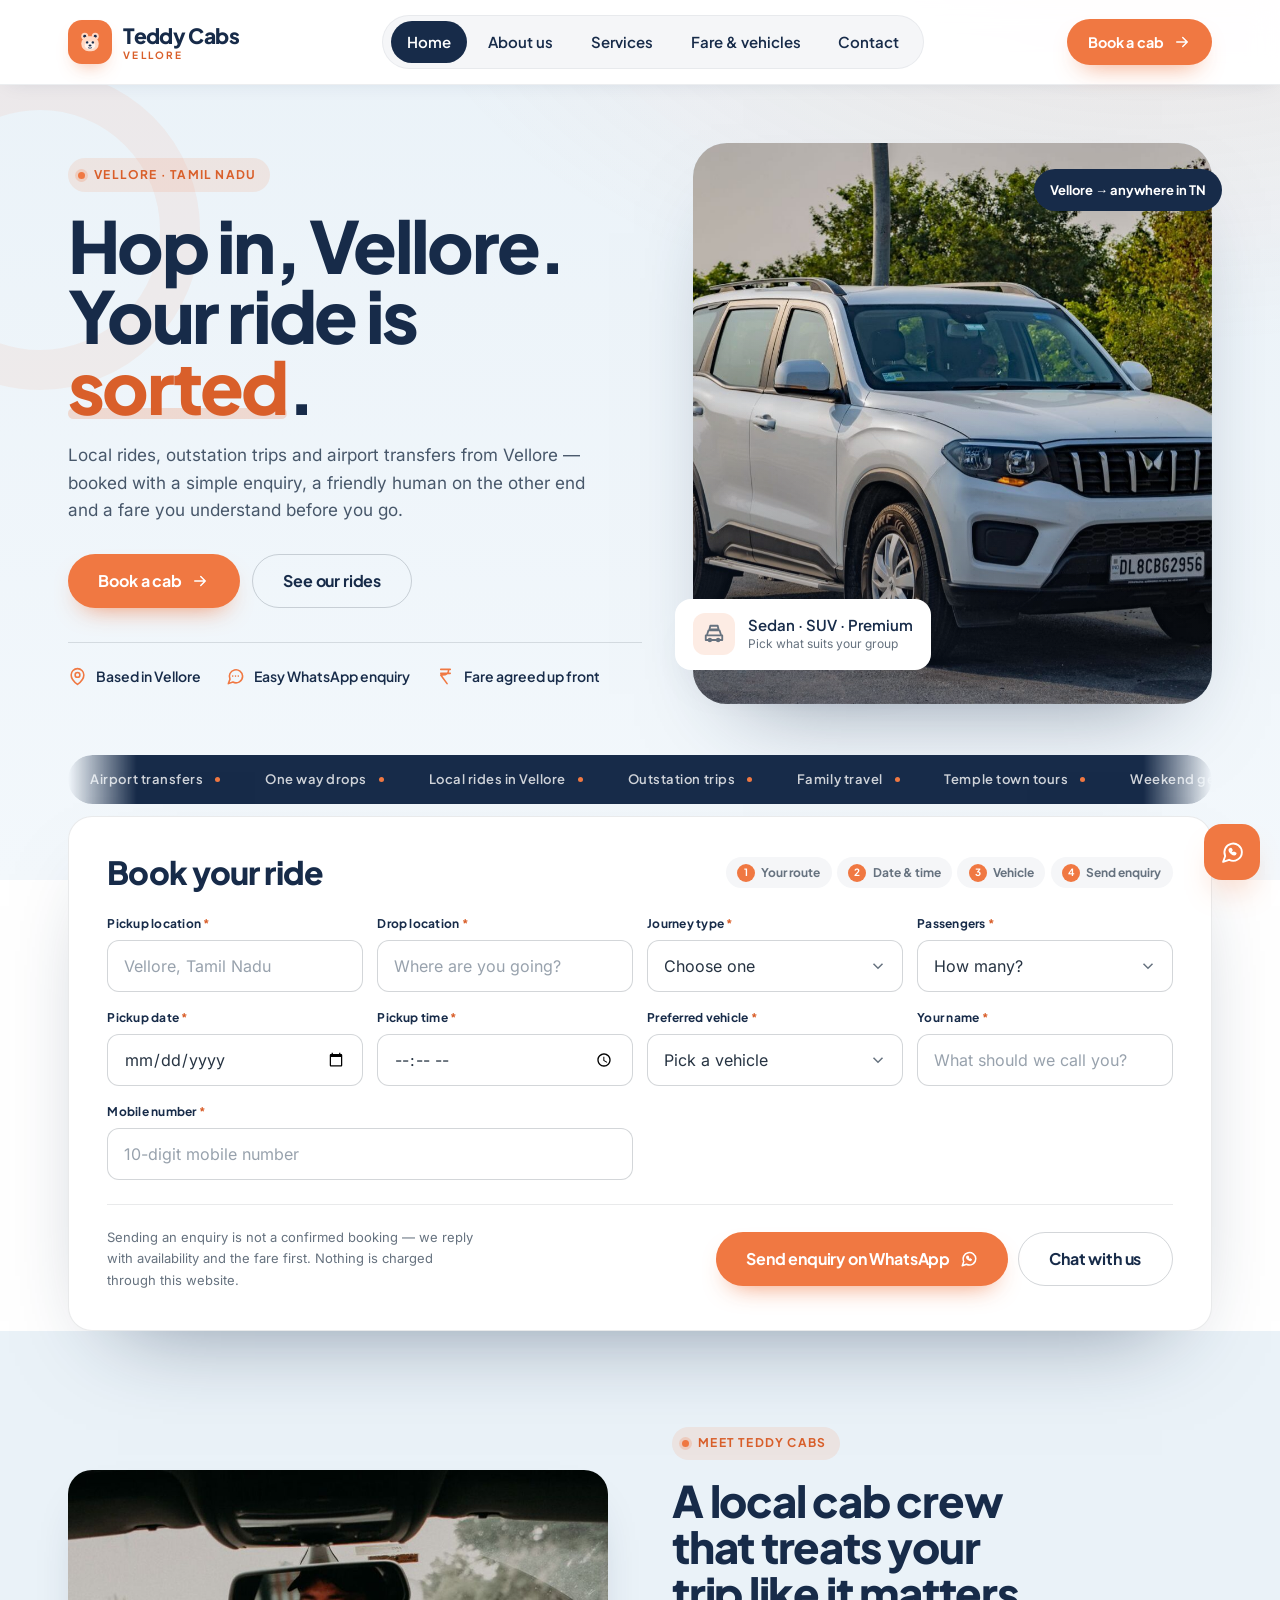
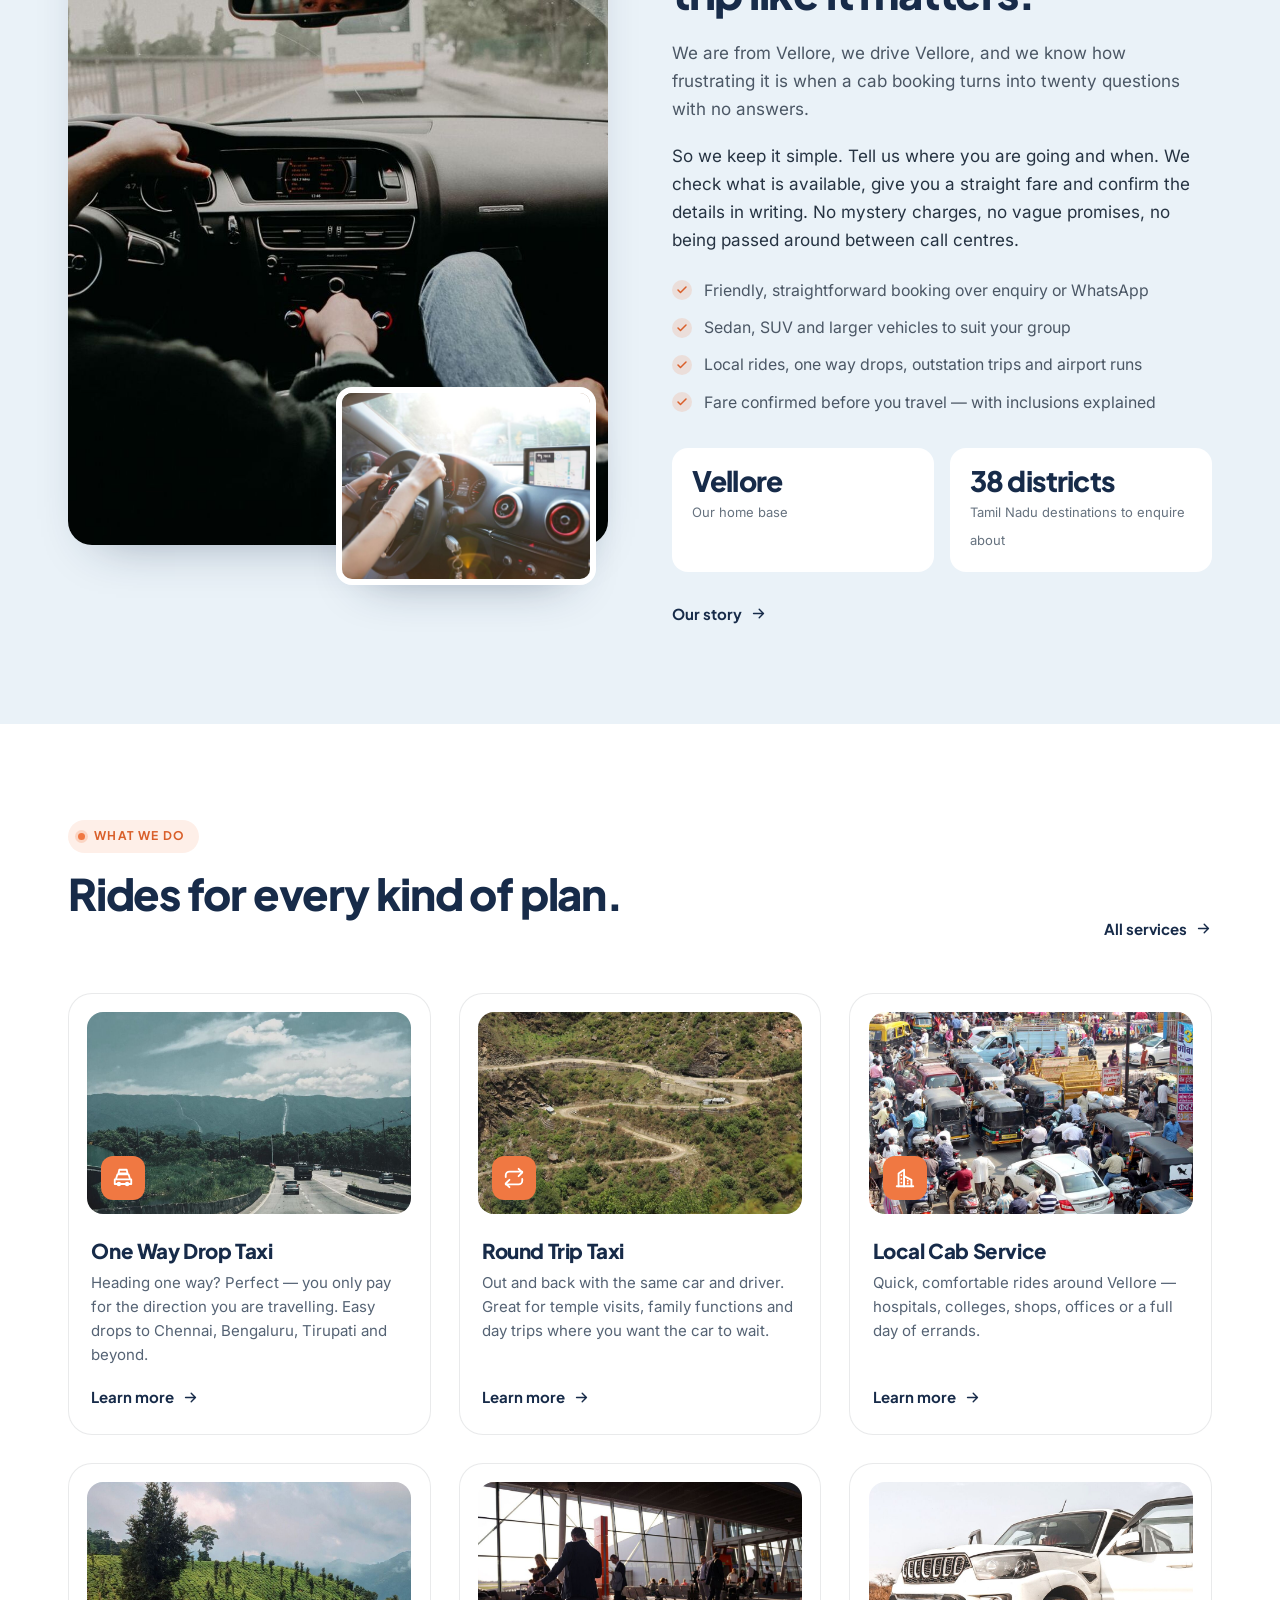
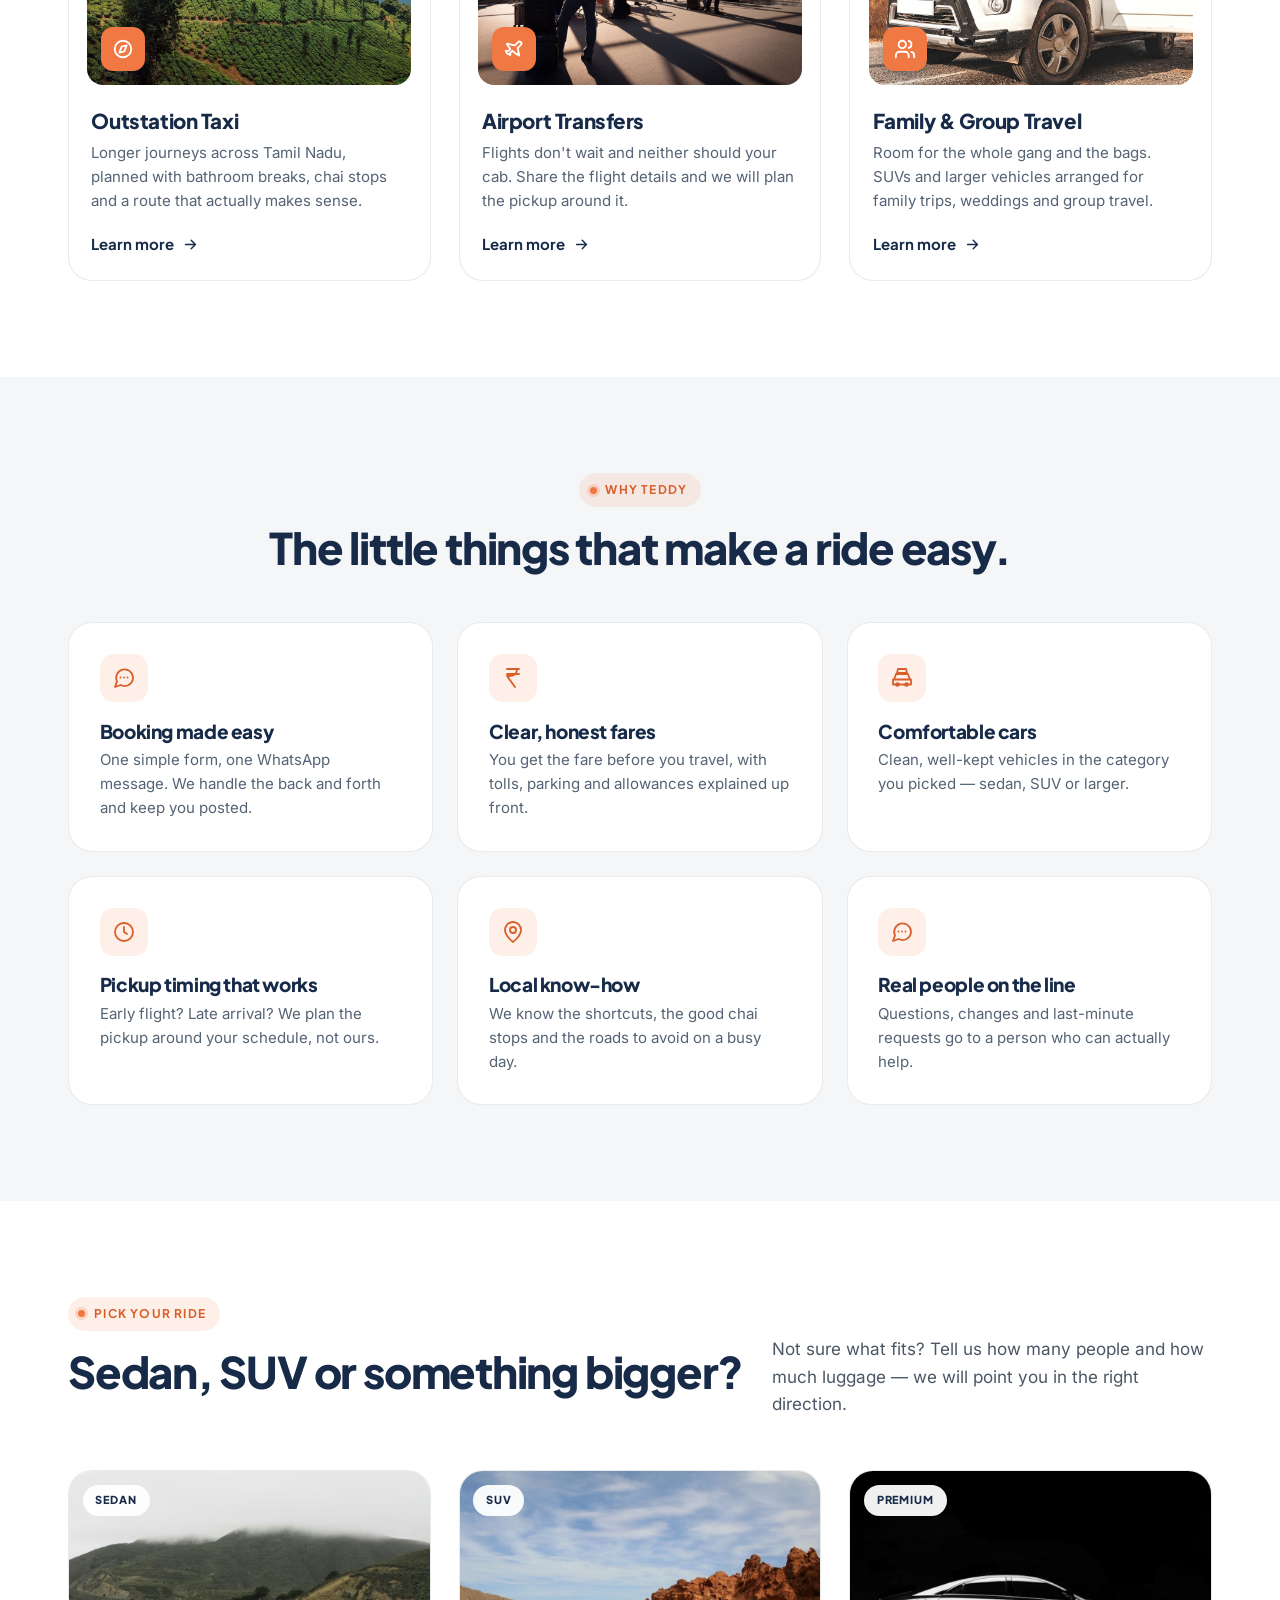
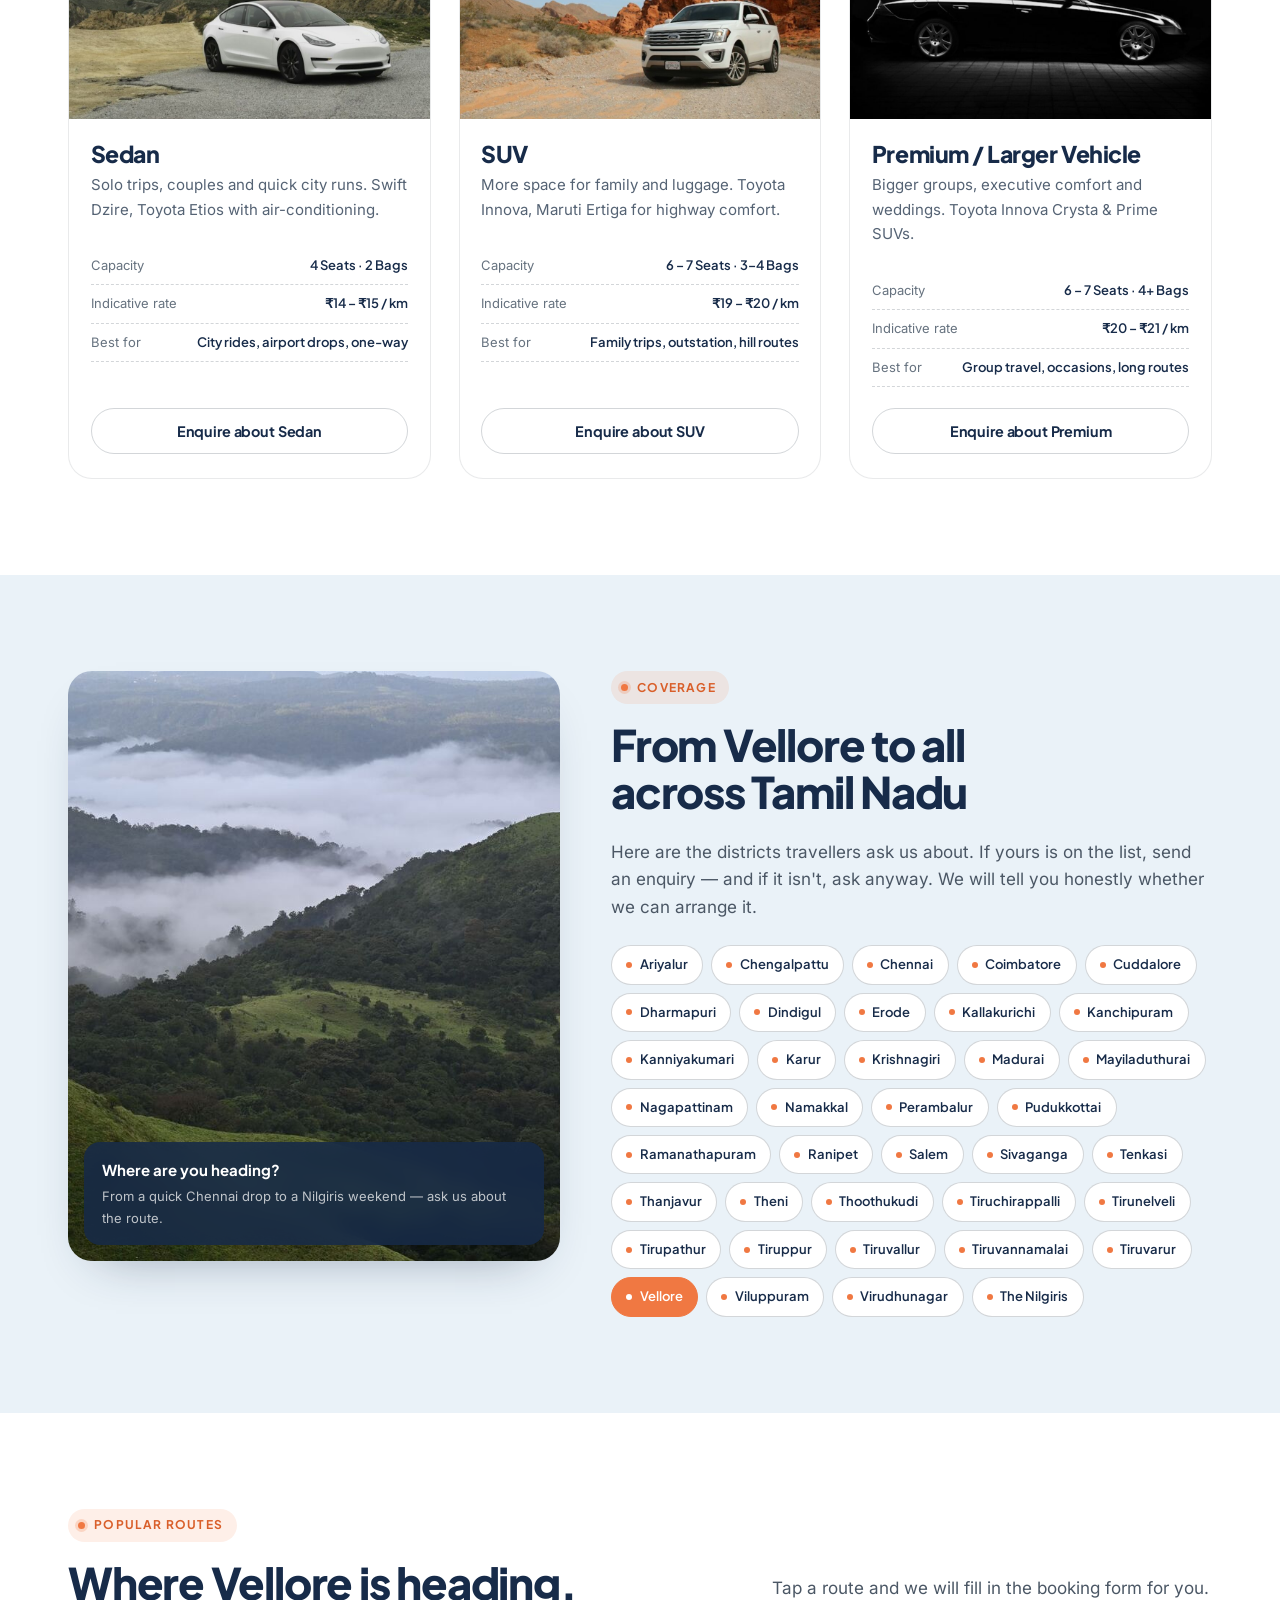
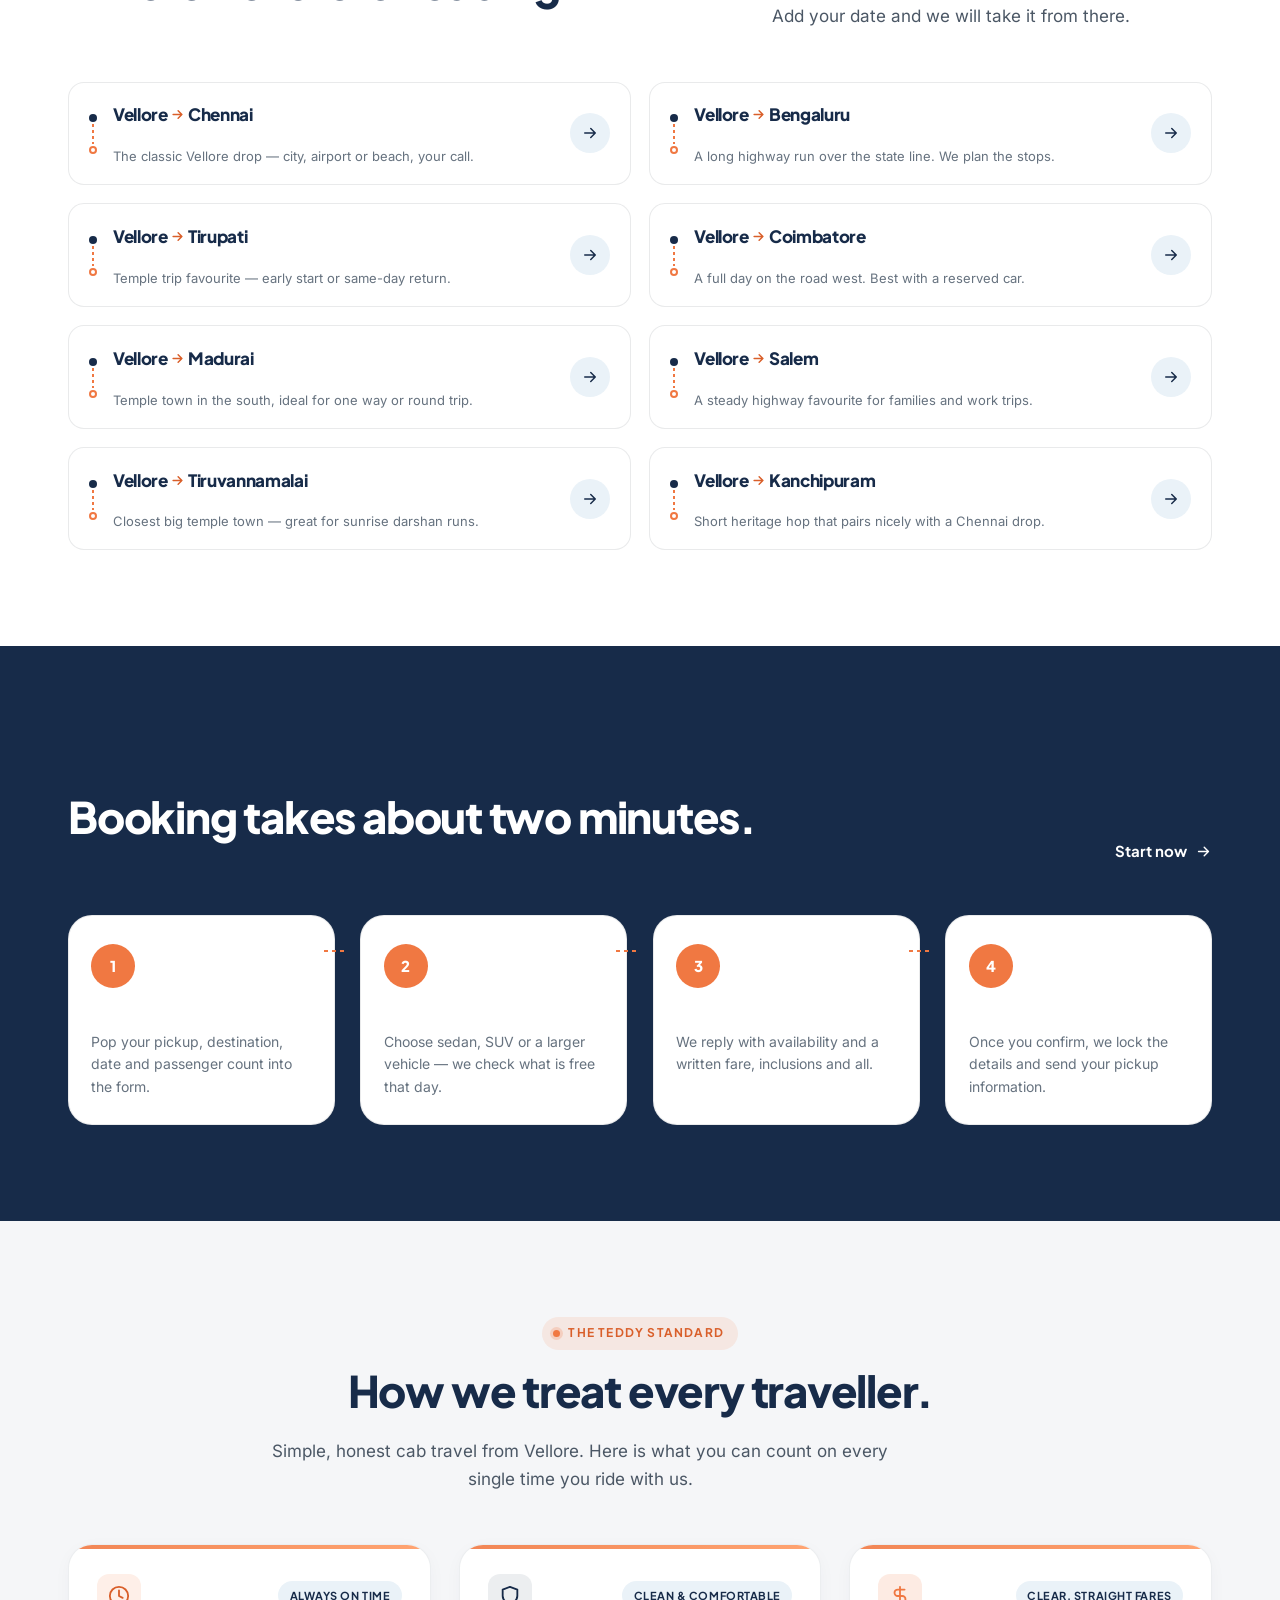
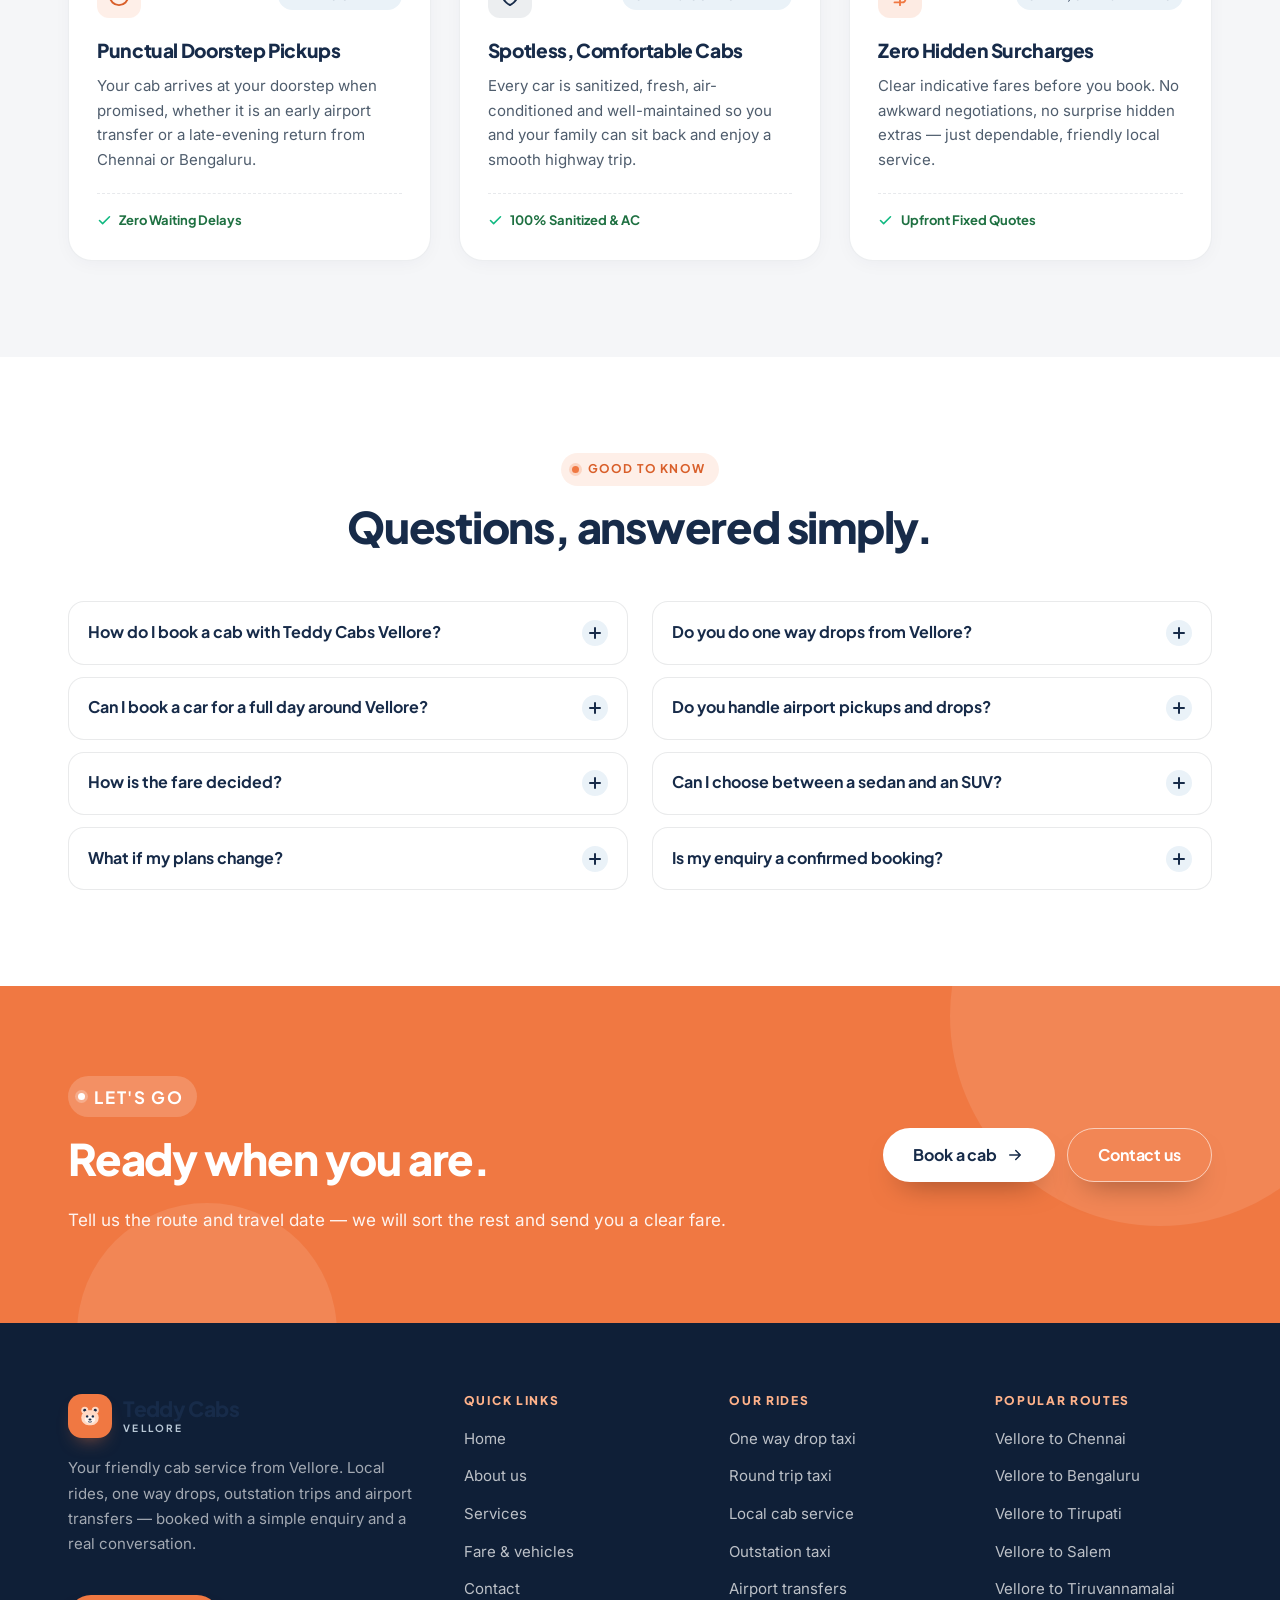
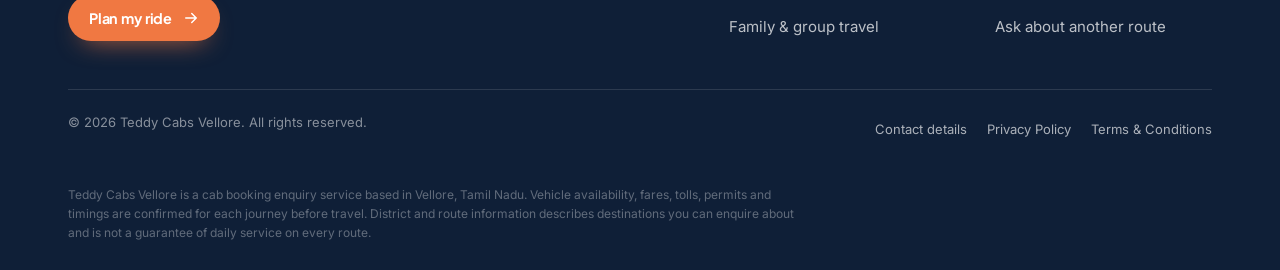
==== index.html @ b19ba784 "updated" ====
<!DOCTYPE html>
<html lang="en-IN">
<head>
<meta charset="utf-8">
<meta name="viewport" content="width=device-width, initial-scale=1, viewport-fit=cover">
<title>Teddy Cabs Vellore | Taxi Service in Vellore for Local & Outstation Rides</title>
<meta name="description" content="Teddy Cabs Vellore is your friendly local cab service — book local rides, one way drops, outstation trips and airport transfers from Vellore with a simple enquiry and clear fares.">
<meta name="keywords" content="taxi service in Vellore, Vellore cab booking, Vellore local taxi, Vellore outstation cab, Vellore airport transfer, one way cab Vellore, Vellore drop taxi service">
<meta name="author" content="Teddy Cabs Vellore">
<meta name="robots" content="index, follow, max-image-preview:large, max-snippet:-1, max-video-preview:-1">
<link rel="canonical" href="https://teddycabsvellore.com/">
<meta name="theme-color" content="#172B49">

<meta property="og:type" content="website">
<meta property="og:site_name" content="Teddy Cabs Vellore">
<meta property="og:locale" content="en_IN">
<meta property="og:title" content="Teddy Cabs Vellore — friendly cab bookings from Vellore">
<meta property="og:description" content="Local rides, one way drops, outstation trips and airport transfers from Vellore. Simple enquiry, clear fare, friendly service.">
<meta property="og:image" content="https://teddycabsvellore.com/assets/og/home.jpg">
<meta property="og:image:width" content="1200">
<meta property="og:image:height" content="630">
<meta property="og:image:alt" content="Teddy Cabs Vellore — friendly cab booking from Vellore, Tamil Nadu">
<meta property="og:url" content="https://teddycabsvellore.com/">

<meta name="twitter:card" content="summary_large_image">
<meta name="twitter:title" content="Teddy Cabs Vellore — friendly cab bookings from Vellore">
<meta name="twitter:description" content="Local rides, one way drops, outstation trips and airport transfers from Vellore. Simple enquiry, clear fare, friendly service.">
<meta name="twitter:image" content="https://teddycabsvellore.com/assets/og/home.jpg">
<meta name="twitter:image:alt" content="Teddy Cabs Vellore — friendly cab booking from Vellore, Tamil Nadu">

<link rel="icon" type="image/svg+xml" href="assets/favicon.svg">
<link rel="apple-touch-icon" href="assets/apple-touch-icon.png">

<link rel="preload" href="assets/fonts/PlusJakartaSans-800.woff2" as="font" type="font/woff2" crossorigin>
<link rel="preload" href="assets/fonts/Inter-400.woff2" as="font" type="font/woff2" crossorigin>
<link rel="stylesheet" href="css/style.css">

<script type="application/ld+json">
{
  "@context": "https://schema.org",
  "@graph": [
    {
      "@type": "TaxiService",
      "@id": "https://teddycabsvellore.com/#business",
      "name": "Teddy Cabs Vellore",
      "url": "https://teddycabsvellore.com/",
      "image": "https://teddycabsvellore.com/assets/og/home.jpg",
      "description": "Teddy Cabs Vellore is a friendly Vellore-based cab booking service for local rides, one way drops, outstation trips, airport transfers and family travel across Tamil Nadu.",
      "areaServed": [
        {
          "@type": "City",
          "name": "Vellore"
        },
        {
          "@type": "State",
          "name": "Tamil Nadu"
        },
        {
          "@type": "Country",
          "name": "India"
        }
      ],
      "address": {
        "@type": "PostalAddress",
        "addressLocality": "Vellore",
        "addressRegion": "Tamil Nadu",
        "addressCountry": "IN"
      },
      "knowsLanguage": [
        "en",
        "ta"
      ]
    },
    {
      "@type": "WebSite",
      "@id": "https://teddycabsvellore.com/#website",
      "url": "https://teddycabsvellore.com/",
      "name": "Teddy Cabs Vellore",
      "description": "Friendly local, one way, outstation and airport cab booking enquiries from Vellore, Tamil Nadu.",
      "publisher": {
        "@id": "https://teddycabsvellore.com/#business"
      },
      "inLanguage": "en-IN"
    },
    {
      "@type": "WebPage",
      "@id": "https://teddycabsvellore.com/#webpage",
      "url": "https://teddycabsvellore.com/",
      "name": "Teddy Cabs Vellore | Taxi Service in Vellore for Local & Outstation Rides",
      "description": "Teddy Cabs Vellore is your friendly local cab service — book local rides, one way drops, outstation trips and airport transfers from Vellore with a simple enquiry and clear fares.",
      "isPartOf": {
        "@id": "https://teddycabsvellore.com/#website"
      },
      "about": {
        "@id": "https://teddycabsvellore.com/#business"
      },
      "primaryImageOfPage": "https://teddycabsvellore.com/assets/og/home.jpg",
      "inLanguage": "en-IN"
    },
    {
      "@type": "ItemList",
      "name": "Cab services from Vellore by Teddy Cabs",
      "itemListElement": [
        {
          "@type": "ListItem",
          "position": 1,
          "name": "One Way Drop Taxi"
        },
        {
          "@type": "ListItem",
          "position": 2,
          "name": "Round Trip Taxi"
        },
        {
          "@type": "ListItem",
          "position": 3,
          "name": "Local Cab Service"
        },
        {
          "@type": "ListItem",
          "position": 4,
          "name": "Outstation Taxi"
        },
        {
          "@type": "ListItem",
          "position": 5,
          "name": "Airport Transfers"
        },
        {
          "@type": "ListItem",
          "position": 6,
          "name": "Family and Group Travel"
        }
      ]
    },
    {
      "@type": "FAQPage",
      "@id": "https://teddycabsvellore.com/#faq",
      "mainEntity": [
        {
          "@type": "Question",
          "name": "How do I book a cab with Teddy Cabs Vellore?",
          "acceptedAnswer": {
            "@type": "Answer",
            "text": "Fill in the booking form on this page with your pickup point, destination, journey type, date, time, passenger count, preferred vehicle and your mobile number. Press the WhatsApp enquiry button and the details are put together in one tidy message you can send to us. We reply with availability and a clear fare. If you would rather chat first, the contact page has the enquiry form and our contact information."
          }
        },
        {
          "@type": "Question",
          "name": "Do you do one way drops from Vellore?",
          "acceptedAnswer": {
            "@type": "Answer",
            "text": "Yes — one way drops are one of the things we do most, whether it is a trip to Chennai, Bengaluru, Tirupati or a nearby town. You pay for the direction you are travelling rather than a full return. The fare depends on the distance, the vehicle you choose and any minimum kilometre condition for that route, so we confirm it for your specific journey."
          }
        },
        {
          "@type": "Question",
          "name": "Can I book a car for a full day around Vellore?",
          "acceptedAnswer": {
            "@type": "Answer",
            "text": "Absolutely. Full-day local bookings are handy for hospital visits, shopping runs, family functions or a day of errands. Tell us roughly where you need to go and what time you expect to finish, and we will suggest an hourly or full-day arrangement based on what is available."
          }
        },
        {
          "@type": "Question",
          "name": "Do you handle airport pickups and drops?",
          "acceptedAnswer": {
            "@type": "Answer",
            "text": "We take airport transfer requests for Chennai, Tirupati, Bengaluru and Salem airports. Share your flight number, terminal and preferred pickup time so we can plan the timing properly. Waiting policies and any airport parking charges are explained with your quote."
          }
        },
        {
          "@type": "Question",
          "name": "How is the fare decided?",
          "acceptedAnswer": {
            "@type": "Answer",
            "text": "The fare is built from the distance, the vehicle category, the type of journey and any extras that apply — tolls, parking, driver allowance, permits or minimum kilometre rules. Our fare page explains each piece. Rates are confirmed for your journey before you travel, so there are no surprises at the end."
          }
        },
        {
          "@type": "Question",
          "name": "Can I choose between a sedan and an SUV?",
          "acceptedAnswer": {
            "@type": "Answer",
            "text": "Yes. Choose a sedan for smaller groups and everyday trips, an SUV when you need more room for family and luggage, or ask about a premium / larger vehicle for bigger groups. Vehicle categories depend on availability for your date and route, so we confirm the exact vehicle when we reply."
          }
        },
        {
          "@type": "Question",
          "name": "What if my plans change?",
          "acceptedAnswer": {
            "@type": "Answer",
            "text": "Just let us know as early as you can. We will do our best to adjust the pickup time, date or route, depending on what is available. If the change affects the distance or the vehicle needed, we will share an updated fare before confirming."
          }
        },
        {
          "@type": "Question",
          "name": "Is my enquiry a confirmed booking?",
          "acceptedAnswer": {
            "@type": "Answer",
            "text": "Not yet. The enquiry starts the conversation. Your booking is confirmed only after we have checked availability, shared the fare and you have accepted it — and after you have received the confirmation with your pickup details. We would rather be clear about that than leave you wondering."
          }
        }
      ]
    }
  ]
}
</script>
</head>
<body class="">
<a class="skip-link" href="#main">Skip to content</a>

<header class="site-header" id="siteHeader">
  <div class="container">
    <nav class="nav" aria-label="Primary">
      <a class="brand" href="index.html" aria-label="Teddy Cabs Vellore — home">
        <span class="brand__mark"><svg viewBox="0 0 64 64" aria-hidden="true" focusable="false">
  <circle cx="20" cy="19" r="8" fill="#FFD9C5"/><circle cx="44" cy="19" r="8" fill="#FFD9C5"/>
  <circle cx="20" cy="19" r="3.4" fill="#172B49"/><circle cx="44" cy="19" r="3.4" fill="#172B49"/>
  <rect x="12" y="19" width="40" height="34" rx="17" fill="#FFD9C5"/>
  <ellipse cx="32" cy="40" rx="12" ry="9" fill="#FFF4EE"/>
  <circle cx="25.5" cy="33" r="2.7" fill="#172B49"/><circle cx="38.5" cy="33" r="2.7" fill="#172B49"/>
  <ellipse cx="32" cy="40" rx="3.4" ry="2.5" fill="#172B49"/>
  <path d="M28 45c1.6 1.6 6.4 1.6 8 0" stroke="#172B49" stroke-width="1.8" fill="none" stroke-linecap="round"/>
</svg></span>
        <span class="brand__text">
          <span class="brand__name">Teddy Cabs</span>
          <span class="brand__sub">Vellore</span>
        </span>
      </a>
      <ul class="nav__links">
          <li><a class="nav__link is-active" href="index.html" aria-current="page">Home</a></li>
          <li><a class="nav__link" href="about.html">About us</a></li>
          <li><a class="nav__link" href="services.html">Services</a></li>
          <li><a class="nav__link" href="tariff.html">Fare &amp; vehicles</a></li>
          <li><a class="nav__link" href="contact.html">Contact</a></li>
      </ul>
      <div class="nav__right">
        <a class="btn btn--sm" href="index.html#booking">Book a cab <svg viewBox="0 0 24 24" fill="none" stroke="currentColor" stroke-width="2" stroke-linecap="round" stroke-linejoin="round" aria-hidden="true"><path d="M5 12h14M13 6l6 6-6 6"/></svg></a>
        <button class="nav__toggle" type="button" aria-label="Open menu" aria-expanded="false" aria-controls="navSheet">
          <i></i><i></i><i></i>
        </button>
      </div>
    </nav>
  </div>
  <div class="nav__sheet" id="navSheet" aria-hidden="true">
    <div class="container">
      <ul>
          <li><a class="nav__sheet-link is-active" href="index.html">Home<svg viewBox="0 0 24 24" fill="none" stroke="currentColor" stroke-width="2" stroke-linecap="round" stroke-linejoin="round" aria-hidden="true"><path d="M5 12h14M13 6l6 6-6 6"/></svg></a></li>
          <li><a class="nav__sheet-link" href="about.html">About us<svg viewBox="0 0 24 24" fill="none" stroke="currentColor" stroke-width="2" stroke-linecap="round" stroke-linejoin="round" aria-hidden="true"><path d="M5 12h14M13 6l6 6-6 6"/></svg></a></li>
          <li><a class="nav__sheet-link" href="services.html">Services<svg viewBox="0 0 24 24" fill="none" stroke="currentColor" stroke-width="2" stroke-linecap="round" stroke-linejoin="round" aria-hidden="true"><path d="M5 12h14M13 6l6 6-6 6"/></svg></a></li>
          <li><a class="nav__sheet-link" href="tariff.html">Fare &amp; vehicles<svg viewBox="0 0 24 24" fill="none" stroke="currentColor" stroke-width="2" stroke-linecap="round" stroke-linejoin="round" aria-hidden="true"><path d="M5 12h14M13 6l6 6-6 6"/></svg></a></li>
          <li><a class="nav__sheet-link" href="contact.html">Contact<svg viewBox="0 0 24 24" fill="none" stroke="currentColor" stroke-width="2" stroke-linecap="round" stroke-linejoin="round" aria-hidden="true"><path d="M5 12h14M13 6l6 6-6 6"/></svg></a></li>
      </ul>
      <div class="nav__sheet-foot">
        <a class="btn" href="index.html#booking">Book a cab <svg viewBox="0 0 24 24" fill="none" stroke="currentColor" stroke-width="2" stroke-linecap="round" stroke-linejoin="round" aria-hidden="true"><path d="M5 12h14M13 6l6 6-6 6"/></svg></a>
        <a class="btn btn--ghost" href="contact.html">Contact the team</a>
        <p class="nav__sheet-note">Vellore, Tamil Nadu &middot; Local &amp; outstation cab enquiries</p>
      </div>
    </div>
  </div>
</header>

<main id="main">
  <section class="hero" aria-labelledby="hero-title">
    <div class="container">
      <div class="hero__grid">
        <div class="hero__copy">
          <p class="tagline" data-hero style="--i:0">Vellore &middot; Tamil Nadu</p>
          <h1 id="hero-title" data-hero style="--i:1">Hop in, Vellore.<br>Your ride is <span class="accent">sorted</span>.</h1>
          <p class="hero__lede" data-hero style="--i:2">Local rides, outstation trips and airport transfers from Vellore —
            booked with a simple enquiry, a friendly human on the other end and a fare you understand before you go.</p>
          <div class="hero__actions" data-hero style="--i:3">
            <a class="btn" href="#booking">Book a cab <svg viewBox="0 0 24 24" fill="none" stroke="currentColor" stroke-width="2" stroke-linecap="round" stroke-linejoin="round" aria-hidden="true"><path d="M5 12h14M13 6l6 6-6 6"/></svg></a>
            <a class="btn btn--outline" href="services.html">See our rides</a>
          </div>
          <div class="hero__trust" data-hero style="--i:4">
            <span class="hero__trust-item"><svg viewBox="0 0 24 24" fill="none" stroke="currentColor" stroke-width="1.9" stroke-linecap="round" stroke-linejoin="round" aria-hidden="true"><path d="M20 10c0 6-8 12-8 12s-8-6-8-12a8 8 0 0 1 16 0z"/><circle cx="12" cy="10" r="3"/></svg> Based in Vellore</span>
            <span class="hero__trust-item"><svg viewBox="0 0 24 24" fill="none" stroke="currentColor" stroke-width="1.9" stroke-linecap="round" stroke-linejoin="round" aria-hidden="true"><path d="M21 11.5a8.4 8.4 0 0 1-12.3 7.5L3 21l2-5.6A8.4 8.4 0 1 1 21 11.5z"/><path d="M8.5 11.5h.01M12 11.5h.01M15.5 11.5h.01"/></svg> Easy WhatsApp enquiry</span>
            <span class="hero__trust-item"><svg viewBox="0 0 24 24" fill="none" stroke="currentColor" stroke-width="1.9" stroke-linecap="round" stroke-linejoin="round" aria-hidden="true"><path d="M6 3h12M6 8h12M16 3c0 5-3.5 7-8 7h-2l8 11"/></svg> Fare agreed up front</span>
          </div>
        </div>
        <div class="hero__media">
          <div class="hero__photo">
            <img src="assets/images/hero-home.jpg" alt="White SUV parked on an open road, ready for a cab journey from Vellore" width="1600" height="1000" fetchpriority="high" decoding="async">
          </div>
          <div class="hero__badge">
            <span class="hero__badge-icon"><svg viewBox="0 0 24 24" fill="none" stroke="currentColor" stroke-width="1.9" stroke-linecap="round" stroke-linejoin="round" aria-hidden="true"><path d="M8 3h8l1 4h-10z"/><path d="M4.5 12.5 6 8h12l1.5 4.5"/><path d="M3 13.5h18v5H3z"/><circle cx="7.5" cy="18.5" r="1.4"/><circle cx="16.5" cy="18.5" r="1.4"/></svg></span>
            <span><strong>Sedan &middot; SUV &middot; Premium</strong><span>Pick what suits your group</span></span>
          </div>
          <div class="hero__chip">Vellore &rarr; anywhere in TN</div>
        </div>
      </div>
      <div class="hero__ticker" aria-hidden="true">
        <div class="hero__ticker-track">
          <span>Airport transfers</span><span>One way drops</span><span>Local rides in Vellore</span><span>Outstation trips</span><span>Family travel</span><span>Temple town tours</span><span>Weekend getaways</span><span>Wedding transport</span>
        </div>
      </div>
    </div>
  </section>

  <section class="booking" id="booking" aria-labelledby="booking-title">
    <div class="container">
      <div class="booking__card" data-reveal>
        <div class="booking__top">
          <h2 id="booking-title">Book your ride</h2>
          <div class="booking__steps" aria-hidden="true">
            <span class="booking__step"><b>1</b> Your route</span>
            <span class="booking__step"><b>2</b> Date &amp; time</span>
            <span class="booking__step"><b>3</b> Vehicle</span>
            <span class="booking__step"><b>4</b> Send enquiry</span>
          </div>
        </div>
        <form id="bookingForm" novalidate>
          <div class="form-grid">
            <div class="field">
              <label for="pickup">Pickup location <span class="req" aria-hidden="true">*</span></label>
              <input id="pickup" name="pickup" type="text" placeholder="Vellore, Tamil Nadu" autocomplete="off" required
                     data-required-message="Please tell us where to pick you up.">
              <span class="field__error" role="alert"></span>
            </div>
            <div class="field">
              <label for="drop">Drop location <span class="req" aria-hidden="true">*</span></label>
              <input id="drop" name="drop" type="text" placeholder="Where are you going?" autocomplete="off" required
                     data-required-message="Please enter your destination.">
              <span class="field__error" role="alert"></span>
            </div>
            <div class="field">
              <label for="journeyType">Journey type <span class="req" aria-hidden="true">*</span></label>
              <select id="journeyType" name="journeyType" required data-required-message="Please pick a journey type.">
                <option value="">Choose one</option>
                <option value="One Way">One way drop</option>
                <option value="Round Trip">Round trip</option>
                <option value="Local Trip">Local trip</option>
                <option value="Airport Transfer">Airport transfer</option>
              </select>
              <span class="field__error" role="alert"></span>
            </div>
            <div class="field">
              <label for="passengers">Passengers <span class="req" aria-hidden="true">*</span></label>
              <select id="passengers" name="passengers" required data-required-message="How many people are travelling?">
                <option value="">How many?</option>
                <option value="1">1 passenger</option>
                <option value="2">2 passengers</option>
                <option value="3">3 passengers</option>
                <option value="4">4 passengers</option>
                <option value="5 or more">5 or more</option>
              </select>
              <span class="field__error" role="alert"></span>
            </div>
            <div class="field">
              <label for="date">Pickup date <span class="req" aria-hidden="true">*</span></label>
              <input id="date" name="date" type="date" required data-validate="past-date"
                     data-required-message="Please choose your pickup date.">
              <span class="field__error" role="alert"></span>
            </div>
            <div class="field">
              <label for="time">Pickup time <span class="req" aria-hidden="true">*</span></label>
              <input id="time" name="time" type="time" required data-required-message="Please choose a pickup time.">
              <span class="field__error" role="alert"></span>
            </div>
            <div class="field">
              <label for="vehicle">Preferred vehicle <span class="req" aria-hidden="true">*</span></label>
              <select id="vehicle" name="vehicle" required data-required-message="Please choose a vehicle category.">
                <option value="">Pick a vehicle</option>
                <option value="Sedan">Sedan</option>
                <option value="SUV">SUV</option>
                <option value="Premium / Larger Vehicle">Premium / Larger vehicle</option>
              </select>
              <span class="field__error" role="alert"></span>
            </div>
            <div class="field">
              <label for="name">Your name <span class="req" aria-hidden="true">*</span></label>
              <input id="name" name="name" type="text" placeholder="What should we call you?" autocomplete="name" required
                     data-required-message="Please enter your name.">
              <span class="field__error" role="alert"></span>
            </div>
            <div class="field field--span2">
              <label for="mobile">Mobile number <span class="req" aria-hidden="true">*</span></label>
              <input id="mobile" name="mobile" type="tel" inputmode="numeric" placeholder="10-digit mobile number"
                     autocomplete="tel" required data-validate="mobile"
                     data-required-message="Please add a mobile number so we can reply.">
              <span class="field__error" role="alert"></span>
            </div>
          </div>
          <div class="booking__foot">
            <p class="booking__note">Sending an enquiry is not a confirmed booking — we reply with availability and the
              fare first. Nothing is charged through this website.</p>
            <div class="booking__actions">
              <button class="btn" type="submit">Send enquiry on WhatsApp <svg viewBox="0 0 24 24" fill="none" stroke="currentColor" stroke-width="1.9" stroke-linecap="round" stroke-linejoin="round" aria-hidden="true"><path d="M21 11.5a8.4 8.4 0 0 1-12.3 7.5L3 21l2-5.6A8.4 8.4 0 1 1 21 11.5z"/><path d="M9 9.5c0 .8 1 2.4 2 3.2s2.2 1.3 2.9 1.3c.5 0 1-.6 1.1-1.1l-1.6-.9-1 .8c-.7-.3-1.6-1.3-1.9-2l.8-1-.8-1.5c-.6.1-1.5.4-1.5 1.2z"/></svg></button>
              <a class="btn btn--outline" href="contact.html">Chat with us</a>
            </div>
          </div>
          <div class="form-status" id="bookingStatus" role="status" aria-live="polite"></div>
        </form>
      </div>
    </div>
  </section>

  <section class="section section--sky" id="about" aria-labelledby="about-title">
    <div class="container">
      <div class="split">
        <div class="media-stack" data-reveal="left">
          <div class="media-frame media-frame--tall">
            <img src="assets/images/about-story.jpg" alt="Driver at the wheel during a long cab journey from Vellore" width="1000" height="1250" loading="lazy" decoding="async">
          </div>
          <div class="media-stack__small">
            <img src="assets/images/about-drive.jpg" alt="View from inside a moving car on an open highway" width="1100" height="760" loading="lazy" decoding="async">
          </div>
        </div>
        <div>
          <p class="tagline" data-reveal>Meet Teddy Cabs</p>
          <h2 id="about-title" data-reveal data-delay="60">A local cab crew that treats your trip like it matters.</h2>
          <p class="lede" data-reveal data-delay="120" style="margin-top:1.1rem">We are from Vellore, we drive Vellore, and we
            know how frustrating it is when a cab booking turns into twenty questions with no answers.</p>
          <p data-reveal data-delay="160">So we keep it simple. Tell us where you are going and when. We check what is
            available, give you a straight fare and confirm the details in writing. No mystery charges, no vague
            promises, no being passed around between call centres.</p>
          <ul class="check-list" data-reveal data-delay="200">
            <li>Friendly, straightforward booking over enquiry or WhatsApp</li>
            <li>Sedan, SUV and larger vehicles to suit your group</li>
            <li>Local rides, one way drops, outstation trips and airport runs</li>
            <li>Fare confirmed before you travel — with inclusions explained</li>
          </ul>
          <div class="stat-row" data-reveal data-delay="240">
            <div class="stat"><strong>Vellore</strong><span>Our home base</span></div>
            <div class="stat"><strong>38 districts</strong><span>Tamil Nadu destinations to enquire about</span></div>
          </div>
          <p style="margin-top:1.75rem" data-reveal data-delay="280"><a class="link-more" href="about.html">Our story <svg viewBox="0 0 24 24" fill="none" stroke="currentColor" stroke-width="2" stroke-linecap="round" stroke-linejoin="round" aria-hidden="true"><path d="M5 12h14M13 6l6 6-6 6"/></svg></a></p>
        </div>
      </div>
    </div>
  </section>

  <section class="section section--white" id="services" aria-labelledby="services-title">
    <div class="container">
      <div class="section-head section-head--split">
        <div>
          <p class="tagline" data-reveal>What we do</p>
          <h2 id="services-title" data-reveal data-delay="60">Rides for every kind of plan.</h2>
        </div>
        <a class="link-more" href="services.html" data-reveal data-delay="120">All services <svg viewBox="0 0 24 24" fill="none" stroke="currentColor" stroke-width="2" stroke-linecap="round" stroke-linejoin="round" aria-hidden="true"><path d="M5 12h14M13 6l6 6-6 6"/></svg></a>
      </div>
      <div class="card-grid">
        <article class="service-card" data-reveal data-delay="0">
          <div class="service-card__media">
            <img src="assets/images/service-oneway.jpg" alt="One way drop taxi from Vellore" width="1100" height="760" loading="lazy" decoding="async">
            <span class="service-card__icon" aria-hidden="true"><svg viewBox="0 0 24 24" fill="none" stroke="currentColor" stroke-width="1.9" stroke-linecap="round" stroke-linejoin="round" aria-hidden="true"><path d="M8 3h8l1 4h-10z"/><path d="M4.5 12.5 6 8h12l1.5 4.5"/><path d="M3 13.5h18v5H3z"/><circle cx="7.5" cy="18.5" r="1.4"/><circle cx="16.5" cy="18.5" r="1.4"/></svg></span>
          </div>
          <div class="service-card__body">
            <h3>One Way Drop Taxi</h3>
            <p>Heading one way? Perfect — you only pay for the direction you are travelling. Easy drops to Chennai, Bengaluru, Tirupati and beyond.</p>
            <a class="link-more" href="services.html#one-way">Learn more <svg viewBox="0 0 24 24" fill="none" stroke="currentColor" stroke-width="2" stroke-linecap="round" stroke-linejoin="round" aria-hidden="true"><path d="M5 12h14M13 6l6 6-6 6"/></svg></a>
          </div>
        </article>

        <article class="service-card" data-reveal data-delay="70">
          <div class="service-card__media">
            <img src="assets/images/service-roundtrip.jpg" alt="Round trip taxi from Vellore" width="1100" height="760" loading="lazy" decoding="async">
            <span class="service-card__icon" aria-hidden="true"><svg viewBox="0 0 24 24" fill="none" stroke="currentColor" stroke-width="1.9" stroke-linecap="round" stroke-linejoin="round" aria-hidden="true"><path d="M17 2l4 4-4 4"/><path d="M3 11V9a4 4 0 0 1 4-4h14"/><path d="M7 22l-4-4 4-4"/><path d="M21 13v2a4 4 0 0 1-4 4H3"/></svg></span>
          </div>
          <div class="service-card__body">
            <h3>Round Trip Taxi</h3>
            <p>Out and back with the same car and driver. Great for temple visits, family functions and day trips where you want the car to wait.</p>
            <a class="link-more" href="services.html#round-trip">Learn more <svg viewBox="0 0 24 24" fill="none" stroke="currentColor" stroke-width="2" stroke-linecap="round" stroke-linejoin="round" aria-hidden="true"><path d="M5 12h14M13 6l6 6-6 6"/></svg></a>
          </div>
        </article>

        <article class="service-card" data-reveal data-delay="140">
          <div class="service-card__media">
            <img src="assets/images/service-local.jpg" alt="Local cab service in Vellore" width="1100" height="760" loading="lazy" decoding="async">
            <span class="service-card__icon" aria-hidden="true"><svg viewBox="0 0 24 24" fill="none" stroke="currentColor" stroke-width="1.9" stroke-linecap="round" stroke-linejoin="round" aria-hidden="true"><path d="M3 21h18"/><path d="M5 21V7l6-4v18"/><path d="M11 21V10l8 4v7"/><path d="M8 9v.01M8 13v.01M8 17v.01M15 15v.01M15 18v.01"/></svg></span>
          </div>
          <div class="service-card__body">
            <h3>Local Cab Service</h3>
            <p>Quick, comfortable rides around Vellore — hospitals, colleges, shops, offices or a full day of errands.</p>
            <a class="link-more" href="services.html#local">Learn more <svg viewBox="0 0 24 24" fill="none" stroke="currentColor" stroke-width="2" stroke-linecap="round" stroke-linejoin="round" aria-hidden="true"><path d="M5 12h14M13 6l6 6-6 6"/></svg></a>
          </div>
        </article>

        <article class="service-card" data-reveal data-delay="210">
          <div class="service-card__media">
            <img src="assets/images/service-outstation.jpg" alt="Outstation taxi from Vellore" width="1100" height="760" loading="lazy" decoding="async">
            <span class="service-card__icon" aria-hidden="true"><svg viewBox="0 0 24 24" fill="none" stroke="currentColor" stroke-width="1.9" stroke-linecap="round" stroke-linejoin="round" aria-hidden="true"><circle cx="12" cy="12" r="9"/><path d="m16 8-2.5 6.5L8 16l2.5-6.5z"/></svg></span>
          </div>
          <div class="service-card__body">
            <h3>Outstation Taxi</h3>
            <p>Longer journeys across Tamil Nadu, planned with bathroom breaks, chai stops and a route that actually makes sense.</p>
            <a class="link-more" href="services.html#outstation">Learn more <svg viewBox="0 0 24 24" fill="none" stroke="currentColor" stroke-width="2" stroke-linecap="round" stroke-linejoin="round" aria-hidden="true"><path d="M5 12h14M13 6l6 6-6 6"/></svg></a>
          </div>
        </article>

        <article class="service-card" data-reveal data-delay="280">
          <div class="service-card__media">
            <img src="assets/images/service-airport.jpg" alt="Airport transfer from Vellore" width="1100" height="760" loading="lazy" decoding="async">
            <span class="service-card__icon" aria-hidden="true"><svg viewBox="0 0 24 24" fill="none" stroke="currentColor" stroke-width="1.9" stroke-linecap="round" stroke-linejoin="round" aria-hidden="true"><path d="M17.8 19.2 16 11l3.5-3.5a2.1 2.1 0 0 0-3-3L13 8 4.8 6.2a.5.5 0 0 0-.5.8L8 12l-2 2H3l1.5 3L8 18.5V16l2-2 4.9 3.7a.5.5 0 0 0 .9-.5z"/></svg></span>
          </div>
          <div class="service-card__body">
            <h3>Airport Transfers</h3>
            <p>Flights don't wait and neither should your cab. Share the flight details and we will plan the pickup around it.</p>
            <a class="link-more" href="services.html#airport">Learn more <svg viewBox="0 0 24 24" fill="none" stroke="currentColor" stroke-width="2" stroke-linecap="round" stroke-linejoin="round" aria-hidden="true"><path d="M5 12h14M13 6l6 6-6 6"/></svg></a>
          </div>
        </article>

        <article class="service-card" data-reveal data-delay="350">
          <div class="service-card__media">
            <img src="assets/images/service-family.jpg" alt="White SUV with the doors open, ready for a family or group trip from Vellore" width="1100" height="760" loading="lazy" decoding="async">
            <span class="service-card__icon" aria-hidden="true"><svg viewBox="0 0 24 24" fill="none" stroke="currentColor" stroke-width="1.9" stroke-linecap="round" stroke-linejoin="round" aria-hidden="true"><path d="M16 21v-2a4 4 0 0 0-4-4H6a4 4 0 0 0-4 4v2"/><circle cx="9" cy="7" r="4"/><path d="M22 21v-2a4 4 0 0 0-3-3.87M16 3.13a4 4 0 0 1 0 7.75"/></svg></span>
          </div>
          <div class="service-card__body">
            <h3>Family &amp; Group Travel</h3>
            <p>Room for the whole gang and the bags. SUVs and larger vehicles arranged for family trips, weddings and group travel.</p>
            <a class="link-more" href="services.html#family">Learn more <svg viewBox="0 0 24 24" fill="none" stroke="currentColor" stroke-width="2" stroke-linecap="round" stroke-linejoin="round" aria-hidden="true"><path d="M5 12h14M13 6l6 6-6 6"/></svg></a>
          </div>
        </article>
      </div>
    </div>
  </section>

  <section class="section section--grey" aria-labelledby="why-title">
    <div class="container">
      <div class="section-head section-head--center">
        <p class="tagline" data-reveal>Why Teddy</p>
        <h2 id="why-title" data-reveal data-delay="60">The little things that make a ride easy.</h2>
      </div>
      <div class="bento">
        <article class="bento__item" data-reveal data-delay="0">
          <span class="bento__icon" aria-hidden="true"><svg viewBox="0 0 24 24" fill="none" stroke="currentColor" stroke-width="1.9" stroke-linecap="round" stroke-linejoin="round" aria-hidden="true"><path d="M21 11.5a8.4 8.4 0 0 1-12.3 7.5L3 21l2-5.6A8.4 8.4 0 1 1 21 11.5z"/><path d="M8.5 11.5h.01M12 11.5h.01M15.5 11.5h.01"/></svg></span>
          <h3>Booking made easy</h3>
          <p>One simple form, one WhatsApp message. We handle the back and forth and keep you posted.</p>
        </article>

        <article class="bento__item" data-reveal data-delay="70">
          <span class="bento__icon" aria-hidden="true"><svg viewBox="0 0 24 24" fill="none" stroke="currentColor" stroke-width="1.9" stroke-linecap="round" stroke-linejoin="round" aria-hidden="true"><path d="M6 3h12M6 8h12M16 3c0 5-3.5 7-8 7h-2l8 11"/></svg></span>
          <h3>Clear, honest fares</h3>
          <p>You get the fare before you travel, with tolls, parking and allowances explained up front.</p>
        </article>

        <article class="bento__item" data-reveal data-delay="140">
          <span class="bento__icon" aria-hidden="true"><svg viewBox="0 0 24 24" fill="none" stroke="currentColor" stroke-width="1.9" stroke-linecap="round" stroke-linejoin="round" aria-hidden="true"><path d="M8 3h8l1 4h-10z"/><path d="M4.5 12.5 6 8h12l1.5 4.5"/><path d="M3 13.5h18v5H3z"/><circle cx="7.5" cy="18.5" r="1.4"/><circle cx="16.5" cy="18.5" r="1.4"/></svg></span>
          <h3>Comfortable cars</h3>
          <p>Clean, well-kept vehicles in the category you picked — sedan, SUV or larger.</p>
        </article>

        <article class="bento__item" data-reveal data-delay="210">
          <span class="bento__icon" aria-hidden="true"><svg viewBox="0 0 24 24" fill="none" stroke="currentColor" stroke-width="1.9" stroke-linecap="round" stroke-linejoin="round" aria-hidden="true"><circle cx="12" cy="12" r="9"/><path d="M12 7v5l3 2"/></svg></span>
          <h3>Pickup timing that works</h3>
          <p>Early flight? Late arrival? We plan the pickup around your schedule, not ours.</p>
        </article>

        <article class="bento__item" data-reveal data-delay="280">
          <span class="bento__icon" aria-hidden="true"><svg viewBox="0 0 24 24" fill="none" stroke="currentColor" stroke-width="1.9" stroke-linecap="round" stroke-linejoin="round" aria-hidden="true"><path d="M20 10c0 6-8 12-8 12s-8-6-8-12a8 8 0 0 1 16 0z"/><circle cx="12" cy="10" r="3"/></svg></span>
          <h3>Local know-how</h3>
          <p>We know the shortcuts, the good chai stops and the roads to avoid on a busy day.</p>
        </article>

        <article class="bento__item" data-reveal data-delay="350">
          <span class="bento__icon" aria-hidden="true"><svg viewBox="0 0 24 24" fill="none" stroke="currentColor" stroke-width="1.9" stroke-linecap="round" stroke-linejoin="round" aria-hidden="true"><path d="M21 11.5a8.4 8.4 0 0 1-12.3 7.5L3 21l2-5.6A8.4 8.4 0 1 1 21 11.5z"/><path d="M8.5 11.5h.01M12 11.5h.01M15.5 11.5h.01"/></svg></span>
          <h3>Real people on the line</h3>
          <p>Questions, changes and last-minute requests go to a person who can actually help.</p>
        </article>
      </div>
    </div>
  </section>

  <section class="section section--white" id="vehicles" aria-labelledby="vehicles-title">
    <div class="container">
      <div class="section-head section-head--split">
        <div>
          <p class="tagline" data-reveal>Pick your ride</p>
          <h2 id="vehicles-title" data-reveal data-delay="60">Sedan, SUV or something bigger?</h2>
        </div>
        <p class="lede" data-reveal data-delay="120" style="max-width:40ch">Not sure what fits? Tell us how many people and
          how much luggage — we will point you in the right direction.</p>
      </div>
      <div class="vehicles">
        <article class="vehicle-card" data-reveal data-delay="0">
          <div class="vehicle-card__media">
            <img src="assets/images/vehicle-sedan.jpg" alt="Sedan cab category available from Teddy Cabs Vellore" width="1000" height="700" loading="lazy" decoding="async">
            <span class="vehicle-card__pill">Sedan</span>
          </div>
          <div class="vehicle-card__body">
            <h3>Sedan</h3>
            <p>Solo trips, couples and quick city runs. Swift Dzire, Toyota Etios with air-conditioning.</p>
            <ul class="vehicle-card__specs">
              <li><span>Capacity</span><strong>4 Seats &middot; 2 Bags</strong></li>
              <li><span>Indicative rate</span><strong>₹14 – ₹15 / km</strong></li>
              <li><span>Best for</span><strong>City rides, airport drops, one-way</strong></li>
            </ul>
            <button class="btn btn--outline btn--sm btn--block" type="button" data-prefill-vehicle="Sedan">Enquire about Sedan</button>
          </div>
        </article>

        <article class="vehicle-card" data-reveal data-delay="80">
          <div class="vehicle-card__media">
            <img src="assets/images/vehicle-suv.jpg" alt="SUV cab category available from Teddy Cabs Vellore" width="1000" height="700" loading="lazy" decoding="async">
            <span class="vehicle-card__pill">SUV</span>
          </div>
          <div class="vehicle-card__body">
            <h3>SUV</h3>
            <p>More space for family and luggage. Toyota Innova, Maruti Ertiga for highway comfort.</p>
            <ul class="vehicle-card__specs">
              <li><span>Capacity</span><strong>6 – 7 Seats &middot; 3–4 Bags</strong></li>
              <li><span>Indicative rate</span><strong>₹19 – ₹20 / km</strong></li>
              <li><span>Best for</span><strong>Family trips, outstation, hill routes</strong></li>
            </ul>
            <button class="btn btn--outline btn--sm btn--block" type="button" data-prefill-vehicle="SUV">Enquire about SUV</button>
          </div>
        </article>

        <article class="vehicle-card" data-reveal data-delay="160">
          <div class="vehicle-card__media">
            <img src="assets/images/vehicle-premium.jpg" alt="Premium / Larger Vehicle cab category available from Teddy Cabs Vellore" width="1000" height="700" loading="lazy" decoding="async">
            <span class="vehicle-card__pill">Premium</span>
          </div>
          <div class="vehicle-card__body">
            <h3>Premium / Larger Vehicle</h3>
            <p>Bigger groups, executive comfort and weddings. Toyota Innova Crysta &amp; Prime SUVs.</p>
            <ul class="vehicle-card__specs">
              <li><span>Capacity</span><strong>6 – 7 Seats &middot; 4+ Bags</strong></li>
              <li><span>Indicative rate</span><strong>₹20 – ₹21 / km</strong></li>
              <li><span>Best for</span><strong>Group travel, occasions, long routes</strong></li>
            </ul>
            <button class="btn btn--outline btn--sm btn--block" type="button" data-prefill-vehicle="Premium / Larger Vehicle">Enquire about Premium</button>
          </div>
        </article>
      </div>
    </div>
  </section>

  <section class="section section--sky" id="coverage" aria-labelledby="coverage-title">
    <div class="container">
      <div class="coverage">
        <div class="coverage-visual" data-reveal="zoom">
          <img src="assets/images/coverage-hills.jpg" alt="Green hills and a winding road in the Western Ghats of Tamil Nadu" width="1000" height="800" loading="lazy" decoding="async">
          <p class="coverage-visual__label">Where are you heading?
            <span>From a quick Chennai drop to a Nilgiris weekend — ask us about the route.</span>
          </p>
        </div>
        <div>
          <p class="tagline" data-reveal>Coverage</p>
          <h2 id="coverage-title" data-reveal data-delay="60">From Vellore to all across Tamil Nadu</h2>
          <p class="lede" data-reveal data-delay="100" style="margin-top:1rem">Here are the districts travellers ask us
            about. If yours is on the list, send an enquiry — and if it isn't, ask anyway. We will tell you honestly
            whether we can arrange it.</p>
          <div class="chips" data-reveal data-delay="140" style="margin-top:1.5rem">
          <span class="chip">Ariyalur</span>
          <span class="chip">Chengalpattu</span>
          <span class="chip">Chennai</span>
          <span class="chip">Coimbatore</span>
          <span class="chip">Cuddalore</span>
          <span class="chip">Dharmapuri</span>
          <span class="chip">Dindigul</span>
          <span class="chip">Erode</span>
          <span class="chip">Kallakurichi</span>
          <span class="chip">Kanchipuram</span>
          <span class="chip">Kanniyakumari</span>
          <span class="chip">Karur</span>
          <span class="chip">Krishnagiri</span>
          <span class="chip">Madurai</span>
          <span class="chip">Mayiladuthurai</span>
          <span class="chip">Nagapattinam</span>
          <span class="chip">Namakkal</span>
          <span class="chip">Perambalur</span>
          <span class="chip">Pudukkottai</span>
          <span class="chip">Ramanathapuram</span>
          <span class="chip">Ranipet</span>
          <span class="chip">Salem</span>
          <span class="chip">Sivaganga</span>
          <span class="chip">Tenkasi</span>
          <span class="chip">Thanjavur</span>
          <span class="chip">Theni</span>
          <span class="chip">Thoothukudi</span>
          <span class="chip">Tiruchirappalli</span>
          <span class="chip">Tirunelveli</span>
          <span class="chip">Tirupathur</span>
          <span class="chip">Tiruppur</span>
          <span class="chip">Tiruvallur</span>
          <span class="chip">Tiruvannamalai</span>
          <span class="chip">Tiruvarur</span>
          <span class="chip chip--home">Vellore</span>
          <span class="chip">Viluppuram</span>
          <span class="chip">Virudhunagar</span>
          <span class="chip">The Nilgiris</span>
          </div>
        </div>
      </div>
    </div>
  </section>

  <section class="section section--white" id="routes" aria-labelledby="routes-title">
    <div class="container">
      <div class="section-head section-head--split">
        <div>
          <p class="tagline" data-reveal>Popular routes</p>
          <h2 id="routes-title" data-reveal data-delay="60">Where Vellore is heading.</h2>
        </div>
        <p class="lede" data-reveal data-delay="120" style="max-width:40ch">Tap a route and we will fill in the booking form
          for you. Add your date and we will take it from there.</p>
      </div>
      <div class="route-grid">
        <article class="route-card" data-reveal data-delay="0">
          <div class="route-card__path" aria-hidden="true">
            <span class="dot"></span><span class="line"></span><span class="pin"></span>
          </div>
          <div class="route-card__body">
            <p class="route-card__cities">Vellore <svg viewBox="0 0 24 24" fill="none" stroke="currentColor" stroke-width="2" stroke-linecap="round" stroke-linejoin="round" aria-hidden="true"><path d="M5 12h14M13 6l6 6-6 6"/></svg> Chennai</p>
            <p class="route-card__desc">The classic Vellore drop — city, airport or beach, your call.</p>
          </div>
          <button class="route-card__go" type="button" data-prefill-drop="Chennai" aria-label="Enquire about Vellore to Chennai"><svg viewBox="0 0 24 24" fill="none" stroke="currentColor" stroke-width="2" stroke-linecap="round" stroke-linejoin="round" aria-hidden="true"><path d="M5 12h14M13 6l6 6-6 6"/></svg></button>
        </article>

        <article class="route-card" data-reveal data-delay="50">
          <div class="route-card__path" aria-hidden="true">
            <span class="dot"></span><span class="line"></span><span class="pin"></span>
          </div>
          <div class="route-card__body">
            <p class="route-card__cities">Vellore <svg viewBox="0 0 24 24" fill="none" stroke="currentColor" stroke-width="2" stroke-linecap="round" stroke-linejoin="round" aria-hidden="true"><path d="M5 12h14M13 6l6 6-6 6"/></svg> Bengaluru</p>
            <p class="route-card__desc">A long highway run over the state line. We plan the stops.</p>
          </div>
          <button class="route-card__go" type="button" data-prefill-drop="Bengaluru" aria-label="Enquire about Vellore to Bengaluru"><svg viewBox="0 0 24 24" fill="none" stroke="currentColor" stroke-width="2" stroke-linecap="round" stroke-linejoin="round" aria-hidden="true"><path d="M5 12h14M13 6l6 6-6 6"/></svg></button>
        </article>

        <article class="route-card" data-reveal data-delay="100">
          <div class="route-card__path" aria-hidden="true">
            <span class="dot"></span><span class="line"></span><span class="pin"></span>
          </div>
          <div class="route-card__body">
            <p class="route-card__cities">Vellore <svg viewBox="0 0 24 24" fill="none" stroke="currentColor" stroke-width="2" stroke-linecap="round" stroke-linejoin="round" aria-hidden="true"><path d="M5 12h14M13 6l6 6-6 6"/></svg> Tirupati</p>
            <p class="route-card__desc">Temple trip favourite — early start or same-day return.</p>
          </div>
          <button class="route-card__go" type="button" data-prefill-drop="Tirupati" aria-label="Enquire about Vellore to Tirupati"><svg viewBox="0 0 24 24" fill="none" stroke="currentColor" stroke-width="2" stroke-linecap="round" stroke-linejoin="round" aria-hidden="true"><path d="M5 12h14M13 6l6 6-6 6"/></svg></button>
        </article>

        <article class="route-card" data-reveal data-delay="150">
          <div class="route-card__path" aria-hidden="true">
            <span class="dot"></span><span class="line"></span><span class="pin"></span>
          </div>
          <div class="route-card__body">
            <p class="route-card__cities">Vellore <svg viewBox="0 0 24 24" fill="none" stroke="currentColor" stroke-width="2" stroke-linecap="round" stroke-linejoin="round" aria-hidden="true"><path d="M5 12h14M13 6l6 6-6 6"/></svg> Coimbatore</p>
            <p class="route-card__desc">A full day on the road west. Best with a reserved car.</p>
          </div>
          <button class="route-card__go" type="button" data-prefill-drop="Coimbatore" aria-label="Enquire about Vellore to Coimbatore"><svg viewBox="0 0 24 24" fill="none" stroke="currentColor" stroke-width="2" stroke-linecap="round" stroke-linejoin="round" aria-hidden="true"><path d="M5 12h14M13 6l6 6-6 6"/></svg></button>
        </article>

        <article class="route-card" data-reveal data-delay="200">
          <div class="route-card__path" aria-hidden="true">
            <span class="dot"></span><span class="line"></span><span class="pin"></span>
          </div>
          <div class="route-card__body">
            <p class="route-card__cities">Vellore <svg viewBox="0 0 24 24" fill="none" stroke="currentColor" stroke-width="2" stroke-linecap="round" stroke-linejoin="round" aria-hidden="true"><path d="M5 12h14M13 6l6 6-6 6"/></svg> Madurai</p>
            <p class="route-card__desc">Temple town in the south, ideal for one way or round trip.</p>
          </div>
          <button class="route-card__go" type="button" data-prefill-drop="Madurai" aria-label="Enquire about Vellore to Madurai"><svg viewBox="0 0 24 24" fill="none" stroke="currentColor" stroke-width="2" stroke-linecap="round" stroke-linejoin="round" aria-hidden="true"><path d="M5 12h14M13 6l6 6-6 6"/></svg></button>
        </article>

        <article class="route-card" data-reveal data-delay="200">
          <div class="route-card__path" aria-hidden="true">
            <span class="dot"></span><span class="line"></span><span class="pin"></span>
          </div>
          <div class="route-card__body">
            <p class="route-card__cities">Vellore <svg viewBox="0 0 24 24" fill="none" stroke="currentColor" stroke-width="2" stroke-linecap="round" stroke-linejoin="round" aria-hidden="true"><path d="M5 12h14M13 6l6 6-6 6"/></svg> Salem</p>
            <p class="route-card__desc">A steady highway favourite for families and work trips.</p>
          </div>
          <button class="route-card__go" type="button" data-prefill-drop="Salem" aria-label="Enquire about Vellore to Salem"><svg viewBox="0 0 24 24" fill="none" stroke="currentColor" stroke-width="2" stroke-linecap="round" stroke-linejoin="round" aria-hidden="true"><path d="M5 12h14M13 6l6 6-6 6"/></svg></button>
        </article>

        <article class="route-card" data-reveal data-delay="200">
          <div class="route-card__path" aria-hidden="true">
            <span class="dot"></span><span class="line"></span><span class="pin"></span>
          </div>
          <div class="route-card__body">
            <p class="route-card__cities">Vellore <svg viewBox="0 0 24 24" fill="none" stroke="currentColor" stroke-width="2" stroke-linecap="round" stroke-linejoin="round" aria-hidden="true"><path d="M5 12h14M13 6l6 6-6 6"/></svg> Tiruvannamalai</p>
            <p class="route-card__desc">Closest big temple town — great for sunrise darshan runs.</p>
          </div>
          <button class="route-card__go" type="button" data-prefill-drop="Tiruvannamalai" aria-label="Enquire about Vellore to Tiruvannamalai"><svg viewBox="0 0 24 24" fill="none" stroke="currentColor" stroke-width="2" stroke-linecap="round" stroke-linejoin="round" aria-hidden="true"><path d="M5 12h14M13 6l6 6-6 6"/></svg></button>
        </article>

        <article class="route-card" data-reveal data-delay="200">
          <div class="route-card__path" aria-hidden="true">
            <span class="dot"></span><span class="line"></span><span class="pin"></span>
          </div>
          <div class="route-card__body">
            <p class="route-card__cities">Vellore <svg viewBox="0 0 24 24" fill="none" stroke="currentColor" stroke-width="2" stroke-linecap="round" stroke-linejoin="round" aria-hidden="true"><path d="M5 12h14M13 6l6 6-6 6"/></svg> Kanchipuram</p>
            <p class="route-card__desc">Short heritage hop that pairs nicely with a Chennai drop.</p>
          </div>
          <button class="route-card__go" type="button" data-prefill-drop="Kanchipuram" aria-label="Enquire about Vellore to Kanchipuram"><svg viewBox="0 0 24 24" fill="none" stroke="currentColor" stroke-width="2" stroke-linecap="round" stroke-linejoin="round" aria-hidden="true"><path d="M5 12h14M13 6l6 6-6 6"/></svg></button>
        </article>
      </div>
    </div>
  </section>

  <section class="section section--navy" aria-labelledby="how-title">
    <div class="container">
      <div class="section-head section-head--split">
        <div>
          <p class="tagline" data-reveal>How it works</p>
          <h2 id="how-title" data-reveal data-delay="60">Booking takes about two minutes.</h2>
        </div>
        <a class="link-more" href="#booking" data-reveal data-delay="120">Start now <svg viewBox="0 0 24 24" fill="none" stroke="currentColor" stroke-width="2" stroke-linecap="round" stroke-linejoin="round" aria-hidden="true"><path d="M5 12h14M13 6l6 6-6 6"/></svg></a>
      </div>
      <div class="steps">
        <article class="step-card" data-reveal data-delay="0">
          <span class="step-card__num">1</span>
          <h3>Tell us your route</h3>
          <p>Pop your pickup, destination, date and passenger count into the form.</p>
        </article>

        <article class="step-card" data-reveal data-delay="80">
          <span class="step-card__num">2</span>
          <h3>Pick your ride</h3>
          <p>Choose sedan, SUV or a larger vehicle — we check what is free that day.</p>
        </article>

        <article class="step-card" data-reveal data-delay="160">
          <span class="step-card__num">3</span>
          <h3>Get your fare</h3>
          <p>We reply with availability and a written fare, inclusions and all.</p>
        </article>

        <article class="step-card" data-reveal data-delay="240">
          <span class="step-card__num">4</span>
          <h3>Sit back and go</h3>
          <p>Once you confirm, we lock the details and send your pickup information.</p>
        </article>
      </div>
    </div>
  </section>

  <section class="section section--grey" id="reviews" aria-labelledby="reviews-title">
    <div class="container">
      <div class="section-head section-head--center">
        <p class="tagline" data-reveal>The Teddy Standard</p>
        <h2 id="reviews-title" data-reveal data-delay="60">How we treat every traveller.</h2>
        <p class="lede" data-reveal data-delay="100" style="margin-top:0.75rem">Simple, honest cab travel from Vellore. Here is what you can count on every single time you ride with us.</p>
      </div>
      <div class="reviews">
        <article class="review" data-reveal data-delay="0">
          <div class="review__head">
            <span class="review__icon" aria-hidden="true">
              <svg width="22" height="22" viewBox="0 0 24 24" fill="none" stroke="currentColor" stroke-width="2" stroke-linecap="round" stroke-linejoin="round"><circle cx="12" cy="12" r="10"/><polyline points="12 6 12 12 16 14"/></svg>
            </span>
            <span class="review__flag">Always on time</span>
          </div>
          <h3 class="review__title">Punctual Doorstep Pickups</h3>
          <p class="review__desc">Your cab arrives at your doorstep when promised, whether it is an early airport transfer or a late-evening return from Chennai or Bengaluru.</p>
          <div class="review__footer">
            <span class="review__check">
              <svg width="15" height="15" viewBox="0 0 24 24" fill="none" stroke="currentColor" stroke-width="2.5" stroke-linecap="round" stroke-linejoin="round"><polyline points="20 6 9 17 4 12"/></svg>
              Zero Waiting Delays
            </span>
          </div>
        </article>

        <article class="review" data-reveal data-delay="80">
          <div class="review__head">
            <span class="review__icon review__icon--blue" aria-hidden="true">
              <svg width="22" height="22" viewBox="0 0 24 24" fill="none" stroke="currentColor" stroke-width="2" stroke-linecap="round" stroke-linejoin="round"><path d="M12 22s8-4 8-10V5l-8-3-8 3v7c0 6 8 10 8 10z"/></svg>
            </span>
            <span class="review__flag">Clean &amp; comfortable</span>
          </div>
          <h3 class="review__title">Spotless, Comfortable Cabs</h3>
          <p class="review__desc">Every car is sanitized, fresh, air-conditioned and well-maintained so you and your family can sit back and enjoy a smooth highway trip.</p>
          <div class="review__footer">
            <span class="review__check">
              <svg width="15" height="15" viewBox="0 0 24 24" fill="none" stroke="currentColor" stroke-width="2.5" stroke-linecap="round" stroke-linejoin="round"><polyline points="20 6 9 17 4 12"/></svg>
              100% Sanitized &amp; AC
            </span>
          </div>
        </article>

        <article class="review" data-reveal data-delay="160">
          <div class="review__head">
            <span class="review__icon review__icon--warm" aria-hidden="true">
              <svg width="22" height="22" viewBox="0 0 24 24" fill="none" stroke="currentColor" stroke-width="2" stroke-linecap="round" stroke-linejoin="round"><path d="M12 2v20M17 5H9.5a3.5 3.5 0 0 0 0 7h5a3.5 3.5 0 0 1 0 7H6"/></svg>
            </span>
            <span class="review__flag">Clear, straight fares</span>
          </div>
          <h3 class="review__title">Zero Hidden Surcharges</h3>
          <p class="review__desc">Clear indicative fares before you book. No awkward negotiations, no surprise hidden extras &mdash; just dependable, friendly local service.</p>
          <div class="review__footer">
            <span class="review__check">
              <svg width="15" height="15" viewBox="0 0 24 24" fill="none" stroke="currentColor" stroke-width="2.5" stroke-linecap="round" stroke-linejoin="round"><polyline points="20 6 9 17 4 12"/></svg>
              Upfront Fixed Quotes
            </span>
          </div>
        </article>
      </div>
    </div>
  </section>

  <section class="section section--white" id="faq" aria-labelledby="faq-title">
    <div class="container">
      <div class="section-head section-head--center">
        <p class="tagline" data-reveal>Good to know</p>
        <h2 id="faq-title" data-reveal data-delay="60">Questions, answered simply.</h2>
      </div>
      <div class="faq-grid" data-faq data-reveal>
        <div class="faq-item">
          <h3 style="margin:0">
            <button class="faq-q" type="button" aria-expanded="false" aria-controls="faq-p-0" id="faq-b-0">
              <span>How do I book a cab with Teddy Cabs Vellore?</span><span class="faq-q__icon" aria-hidden="true"></span>
            </button>
          </h3>
          <div class="faq-a" id="faq-p-0" role="region" aria-labelledby="faq-b-0">
            <div class="faq-a__inner">Fill in the booking form on this page with your pickup point, destination, journey type, date, time, passenger count, preferred vehicle and your mobile number. Press the WhatsApp enquiry button and the details are put together in one tidy message you can send to us. We reply with availability and a clear fare. If you would rather chat first, the contact page has the enquiry form and our contact information.</div>
          </div>
        </div>

        <div class="faq-item">
          <h3 style="margin:0">
            <button class="faq-q" type="button" aria-expanded="false" aria-controls="faq-p-1" id="faq-b-1">
              <span>Do you do one way drops from Vellore?</span><span class="faq-q__icon" aria-hidden="true"></span>
            </button>
          </h3>
          <div class="faq-a" id="faq-p-1" role="region" aria-labelledby="faq-b-1">
            <div class="faq-a__inner">Yes — one way drops are one of the things we do most, whether it is a trip to Chennai, Bengaluru, Tirupati or a nearby town. You pay for the direction you are travelling rather than a full return. The fare depends on the distance, the vehicle you choose and any minimum kilometre condition for that route, so we confirm it for your specific journey.</div>
          </div>
        </div>

        <div class="faq-item">
          <h3 style="margin:0">
            <button class="faq-q" type="button" aria-expanded="false" aria-controls="faq-p-2" id="faq-b-2">
              <span>Can I book a car for a full day around Vellore?</span><span class="faq-q__icon" aria-hidden="true"></span>
            </button>
          </h3>
          <div class="faq-a" id="faq-p-2" role="region" aria-labelledby="faq-b-2">
            <div class="faq-a__inner">Absolutely. Full-day local bookings are handy for hospital visits, shopping runs, family functions or a day of errands. Tell us roughly where you need to go and what time you expect to finish, and we will suggest an hourly or full-day arrangement based on what is available.</div>
          </div>
        </div>

        <div class="faq-item">
          <h3 style="margin:0">
            <button class="faq-q" type="button" aria-expanded="false" aria-controls="faq-p-3" id="faq-b-3">
              <span>Do you handle airport pickups and drops?</span><span class="faq-q__icon" aria-hidden="true"></span>
            </button>
          </h3>
          <div class="faq-a" id="faq-p-3" role="region" aria-labelledby="faq-b-3">
            <div class="faq-a__inner">We take airport transfer requests for Chennai, Tirupati, Bengaluru and Salem airports. Share your flight number, terminal and preferred pickup time so we can plan the timing properly. Waiting policies and any airport parking charges are explained with your quote.</div>
          </div>
        </div>

        <div class="faq-item">
          <h3 style="margin:0">
            <button class="faq-q" type="button" aria-expanded="false" aria-controls="faq-p-4" id="faq-b-4">
              <span>How is the fare decided?</span><span class="faq-q__icon" aria-hidden="true"></span>
            </button>
          </h3>
          <div class="faq-a" id="faq-p-4" role="region" aria-labelledby="faq-b-4">
            <div class="faq-a__inner">The fare is built from the distance, the vehicle category, the type of journey and any extras that apply — tolls, parking, driver allowance, permits or minimum kilometre rules. Our fare page explains each piece. Rates are confirmed for your journey before you travel, so there are no surprises at the end.</div>
          </div>
        </div>

        <div class="faq-item">
          <h3 style="margin:0">
            <button class="faq-q" type="button" aria-expanded="false" aria-controls="faq-p-5" id="faq-b-5">
              <span>Can I choose between a sedan and an SUV?</span><span class="faq-q__icon" aria-hidden="true"></span>
            </button>
          </h3>
          <div class="faq-a" id="faq-p-5" role="region" aria-labelledby="faq-b-5">
            <div class="faq-a__inner">Yes. Choose a sedan for smaller groups and everyday trips, an SUV when you need more room for family and luggage, or ask about a premium / larger vehicle for bigger groups. Vehicle categories depend on availability for your date and route, so we confirm the exact vehicle when we reply.</div>
          </div>
        </div>

        <div class="faq-item">
          <h3 style="margin:0">
            <button class="faq-q" type="button" aria-expanded="false" aria-controls="faq-p-6" id="faq-b-6">
              <span>What if my plans change?</span><span class="faq-q__icon" aria-hidden="true"></span>
            </button>
          </h3>
          <div class="faq-a" id="faq-p-6" role="region" aria-labelledby="faq-b-6">
            <div class="faq-a__inner">Just let us know as early as you can. We will do our best to adjust the pickup time, date or route, depending on what is available. If the change affects the distance or the vehicle needed, we will share an updated fare before confirming.</div>
          </div>
        </div>

        <div class="faq-item">
          <h3 style="margin:0">
            <button class="faq-q" type="button" aria-expanded="false" aria-controls="faq-p-7" id="faq-b-7">
              <span>Is my enquiry a confirmed booking?</span><span class="faq-q__icon" aria-hidden="true"></span>
            </button>
          </h3>
          <div class="faq-a" id="faq-p-7" role="region" aria-labelledby="faq-b-7">
            <div class="faq-a__inner">Not yet. The enquiry starts the conversation. Your booking is confirmed only after we have checked availability, shared the fare and you have accepted it — and after you have received the confirmation with your pickup details. We would rather be clear about that than leave you wondering.</div>
          </div>
        </div>
      </div>
    </div>
  </section>

  <section class="cta" aria-labelledby="cta-title">
    <div class="container">
      <div class="cta__inner">
        <div>
          <p class="tagline" data-reveal>Let's go</p>
          <h2 id="cta-title" data-reveal data-delay="60">Ready when you are.</h2>
          <p data-reveal data-delay="100">Tell us the route and travel date — we will sort the rest and send you a clear fare.</p>
        </div>
        <div class="cta__actions" data-reveal data-delay="140">
          <a class="btn" href="#booking">Book a cab <svg viewBox="0 0 24 24" fill="none" stroke="currentColor" stroke-width="2" stroke-linecap="round" stroke-linejoin="round" aria-hidden="true"><path d="M5 12h14M13 6l6 6-6 6"/></svg></a>
          <a class="btn btn--ghost" href="contact.html">Contact us</a>
        </div>
      </div>
    </div>
  </section>
</main>

<footer class="site-footer">
  <div class="container">
    <div class="footer-grid">
      <div class="footer-brand">
        <a class="brand" href="index.html" aria-label="Teddy Cabs Vellore — home">
          <span class="brand__mark"><svg viewBox="0 0 64 64" aria-hidden="true" focusable="false">
  <circle cx="20" cy="19" r="8" fill="#FFD9C5"/><circle cx="44" cy="19" r="8" fill="#FFD9C5"/>
  <circle cx="20" cy="19" r="3.4" fill="#172B49"/><circle cx="44" cy="19" r="3.4" fill="#172B49"/>
  <rect x="12" y="19" width="40" height="34" rx="17" fill="#FFD9C5"/>
  <ellipse cx="32" cy="40" rx="12" ry="9" fill="#FFF4EE"/>
  <circle cx="25.5" cy="33" r="2.7" fill="#172B49"/><circle cx="38.5" cy="33" r="2.7" fill="#172B49"/>
  <ellipse cx="32" cy="40" rx="3.4" ry="2.5" fill="#172B49"/>
  <path d="M28 45c1.6 1.6 6.4 1.6 8 0" stroke="#172B49" stroke-width="1.8" fill="none" stroke-linecap="round"/>
</svg></span>
          <span class="brand__text">
            <span class="brand__name">Teddy Cabs</span>
            <span class="brand__sub">Vellore</span>
          </span>
        </a>
        <p>Your friendly cab service from Vellore. Local rides, one way drops, outstation trips and airport transfers — booked with a simple enquiry and a real conversation.</p>
        <a class="btn btn--sm" href="index.html#booking">Plan my ride <svg viewBox="0 0 24 24" fill="none" stroke="currentColor" stroke-width="2" stroke-linecap="round" stroke-linejoin="round" aria-hidden="true"><path d="M5 12h14M13 6l6 6-6 6"/></svg></a>
      </div>
      <div class="footer-col">
        <h3>Quick links</h3>
        <ul>
          <li><a href="index.html">Home</a></li>
          <li><a href="about.html">About us</a></li>
          <li><a href="services.html">Services</a></li>
          <li><a href="tariff.html">Fare &amp; vehicles</a></li>
          <li><a href="contact.html">Contact</a></li>
        </ul>
      </div>
      <div class="footer-col">
        <h3>Our rides</h3>
        <ul>
          <li><a href="services.html#one-way">One way drop taxi</a></li>
          <li><a href="services.html#round-trip">Round trip taxi</a></li>
          <li><a href="services.html#local">Local cab service</a></li>
          <li><a href="services.html#outstation">Outstation taxi</a></li>
          <li><a href="services.html#airport">Airport transfers</a></li>
          <li><a href="services.html#family">Family &amp; group travel</a></li>
        </ul>
      </div>
      <div class="footer-col">
        <h3>Popular routes</h3>
        <ul>
          <li><a href="index.html#routes">Vellore to Chennai</a></li>
          <li><a href="index.html#routes">Vellore to Bengaluru</a></li>
          <li><a href="index.html#routes">Vellore to Tirupati</a></li>
          <li><a href="index.html#routes">Vellore to Salem</a></li>
          <li><a href="index.html#routes">Vellore to Tiruvannamalai</a></li>
          <li><a href="contact.html">Ask about another route</a></li>
        </ul>
      </div>
    </div>
    <div class="footer-bottom">
      <p>&copy; <span data-year>2026</span> Teddy Cabs Vellore. All rights reserved.</p>
      <ul>
        <li><a href="contact.html#contact-details">Contact details</a></li>
        <li><a href="privacy.html">Privacy Policy</a></li>
        <li><a href="terms.html">Terms &amp; Conditions</a></li>
      </ul>
    </div>
    <p class="footer-legal">Teddy Cabs Vellore is a cab booking enquiry service based in Vellore, Tamil Nadu. Vehicle availability, fares, tolls, permits and timings are confirmed for each journey before travel. District and route information describes destinations you can enquire about and is not a guarantee of daily service on every route.</p>
  </div>
</footer>
<a class="float-wa" href="index.html#booking" aria-label="Plan a cab journey on WhatsApp"><svg viewBox="0 0 24 24" fill="none" stroke="currentColor" stroke-width="1.9" stroke-linecap="round" stroke-linejoin="round" aria-hidden="true"><path d="M21 11.5a8.4 8.4 0 0 1-12.3 7.5L3 21l2-5.6A8.4 8.4 0 1 1 21 11.5z"/><path d="M9 9.5c0 .8 1 2.4 2 3.2s2.2 1.3 2.9 1.3c.5 0 1-.6 1.1-1.1l-1.6-.9-1 .8c-.7-.3-1.6-1.3-1.9-2l.8-1-.8-1.5c-.6.1-1.5.4-1.5 1.2z"/></svg></a>
<script src="js/script.js" defer></script>
</body>
</html>
---- css/style.css ----
/* ==========================================================================
   TEDDY CABS VELLORE — Design System
   Friendly, energetic and modern. Navy + orange on light blue and white.
   Author: Studio build for teddycabsvellore.com
   ========================================================================== */

/* ------------------------------ Fonts ---------------------------------- */
@font-face {
  font-family: "Plus Jakarta Sans";
  src: url("../assets/fonts/PlusJakartaSans-500.woff2") format("woff2");
  font-weight: 500; font-style: normal; font-display: swap;
}
@font-face {
  font-family: "Plus Jakarta Sans";
  src: url("../assets/fonts/PlusJakartaSans-600.woff2") format("woff2");
  font-weight: 600; font-style: normal; font-display: swap;
}
@font-face {
  font-family: "Plus Jakarta Sans";
  src: url("../assets/fonts/PlusJakartaSans-700.woff2") format("woff2");
  font-weight: 700; font-style: normal; font-display: swap;
}
@font-face {
  font-family: "Plus Jakarta Sans";
  src: url("../assets/fonts/PlusJakartaSans-800.woff2") format("woff2");
  font-weight: 800; font-style: normal; font-display: swap;
}
@font-face {
  font-family: "Inter";
  src: url("../assets/fonts/Inter-400.woff2") format("woff2");
  font-weight: 400; font-style: normal; font-display: swap;
}
@font-face {
  font-family: "Inter";
  src: url("../assets/fonts/Inter-500.woff2") format("woff2");
  font-weight: 500; font-style: normal; font-display: swap;
}
@font-face {
  font-family: "Inter";
  src: url("../assets/fonts/Inter-600.woff2") format("woff2");
  font-weight: 600; font-style: normal; font-display: swap;
}

/* ------------------------------ Tokens --------------------------------- */
:root {
  --navy: #172b49;
  --navy-deep: #0f1f37;
  --navy-soft: #24405f;
  --orange: #f07842;
  --orange-deep: #d95f2a;
  --orange-soft: #ffb28a;
  --white: #ffffff;
  --sky: #eaf2f8;
  --sky-deep: #d9e8f3;
  --grey: #f5f6f8;
  --text: #263342;
  --muted: #66727f;
  --muted-on-dark: #b9c8d6;
  --line: rgba(38, 51, 66, 0.1);
  --line-strong: rgba(38, 51, 66, 0.2);

  --font-display: "Plus Jakarta Sans", "Segoe UI", sans-serif;
  --font-body: "Inter", -apple-system, BlinkMacSystemFont, "Segoe UI", sans-serif;

  --fs-hero: clamp(2.625rem, 5.6vw, 5.25rem);
  --fs-h1: clamp(2.375rem, 4.6vw, 4.25rem);
  --fs-h2: clamp(2.125rem, 3.4vw, 3.375rem);
  --fs-h3: clamp(1.5rem, 2vw, 1.875rem);
  --fs-body: clamp(1.0625rem, 1.05vw, 1.1875rem);

  --container: 1240px;
  --gutter: clamp(1.15rem, 4vw, 3rem);
  --section-y: clamp(4rem, 7.5vw, 8rem);
  --radius-sm: 10px;
  --radius: 16px;
  --radius-lg: 24px;
  --radius-xl: 34px;

  --shadow-sm: 0 6px 24px -14px rgba(23, 43, 73, 0.35);
  --shadow: 0 22px 50px -30px rgba(23, 43, 73, 0.45);
  --shadow-lg: 0 40px 90px -50px rgba(23, 43, 73, 0.55);

  --ease: cubic-bezier(0.22, 0.61, 0.36, 1);
  --ease-out: cubic-bezier(0.16, 1, 0.3, 1);
  --nav-h: 92px;
}

/* ------------------------------ Base ----------------------------------- */
*, *::before, *::after { box-sizing: border-box; }

html {
  -webkit-text-size-adjust: 100%;
  overflow-x: hidden;
  scroll-behavior: smooth;
  scroll-padding-top: calc(var(--nav-h) + 24px);
}

body {
  margin: 0;
  background: var(--white);
  color: var(--text);
  font-family: var(--font-body);
  font-size: var(--fs-body);
  line-height: 1.65;
  -webkit-font-smoothing: antialiased;
  text-rendering: optimizeLegibility;
  overflow-x: hidden;
}
body.nav-open { overflow: hidden; }

img { display: block; max-width: 100%; height: auto; }

h1, h2, h3, h4 {
  margin: 0 0 0.55em;
  font-family: var(--font-display);
  font-weight: 800;
  line-height: 1.06;
  letter-spacing: -0.028em;
  color: var(--navy);
  text-wrap: balance;
}
h1 { font-size: var(--fs-h1); }
h2 { font-size: var(--fs-h2); }
h3 { font-size: var(--fs-h3); line-height: 1.16; letter-spacing: -0.02em; }
h4 { font-size: 1.1875rem; font-weight: 700; letter-spacing: -0.015em; }

p { margin: 0 0 1.1em; }
p:last-child { margin-bottom: 0; }
a { color: inherit; text-decoration: none; transition: color 0.25s var(--ease), opacity 0.25s var(--ease); }
a:hover { color: var(--orange-deep); }
ul, ol { margin: 0 0 1.1em; padding-left: 1.2em; }
li { margin-bottom: 0.45em; }
strong { font-weight: 600; }
::selection { background: var(--orange); color: var(--white); }
:focus-visible { outline: 3px solid var(--orange); outline-offset: 3px; border-radius: 6px; }

.skip-link {
  position: absolute; top: -80px; left: 16px; z-index: 200;
  padding: 12px 20px; border-radius: 0 0 10px 10px;
  background: var(--navy); color: var(--white);
  font-family: var(--font-display); font-weight: 700; font-size: 0.9rem;
  transition: top 0.25s var(--ease);
}
.skip-link:focus { top: 0; color: var(--white); }

/* ------------------------------ Layout --------------------------------- */
.container { width: 100%; max-width: var(--container); margin-inline: auto; padding-inline: var(--gutter); }
.container--narrow { max-width: 900px; }

.section { padding-block: var(--section-y); position: relative; }
.section--tight { padding-block: clamp(2.75rem, 5vw, 4.5rem); }
.section--white { background: var(--white); }
.section--sky { background: var(--sky); }
.section--grey { background: var(--grey); }
.section--navy { background: var(--navy); color: var(--muted-on-dark); }
.section--navy h1, .section--navy h2, .section--navy h3, .section--navy h4 { color: var(--white); }
.section--navy p { color: var(--muted-on-dark); }

.grid { display: grid; gap: clamp(1.25rem, 2.6vw, 2rem); }
.grid--2 { grid-template-columns: repeat(2, minmax(0, 1fr)); }
.grid--3 { grid-template-columns: repeat(3, minmax(0, 1fr)); }
.grid--4 { grid-template-columns: repeat(4, minmax(0, 1fr)); }
.split { display: grid; grid-template-columns: 1fr 1fr; gap: clamp(2rem, 5vw, 4.5rem); align-items: center; }
.split > *, .grid > *, .coverage > *, .contact-grid > * { min-width: 0; }

.tagline {
  display: inline-flex;
  align-items: center;
  gap: 0.55rem;
  margin-bottom: 1.15rem;
  padding: 0.42rem 0.85rem 0.42rem 0.65rem;
  border-radius: 999px;
  background: rgba(240, 120, 66, 0.12);
  color: var(--orange-deep);
  font-family: var(--font-display);
  font-size: 0.75rem;
  font-weight: 700;
  letter-spacing: 0.1em;
  text-transform: uppercase;
}
.tagline::before {
  content: "";
  width: 7px; height: 7px;
  border-radius: 50%;
  background: var(--orange);
  box-shadow: 0 0 0 3px rgba(240, 120, 66, 0.22);
}
.section--navy .tagline { background: rgba(255, 255, 255, 0.1); color: var(--orange-soft); }
.section--navy .tagline::before { box-shadow: 0 0 0 3px rgba(240, 120, 66, 0.3); }

.lede { font-size: clamp(1.0625rem, 1.25vw, 1.25rem); line-height: 1.62; color: #4b5765; max-width: 60ch; }
.section--navy .lede { color: var(--muted-on-dark); }
.muted { color: var(--muted); }

.section-head { max-width: 780px; margin-bottom: clamp(2.25rem, 4vw, 3.5rem); }
.section-head--center { margin-inline: auto; text-align: center; }
.section-head--split { display: flex; flex-wrap: wrap; align-items: flex-end; justify-content: space-between; gap: 1.5rem; max-width: none; }

/* ------------------------------ Buttons -------------------------------- */
.btn {
  position: relative;
  display: inline-flex;
  align-items: center;
  justify-content: center;
  gap: 0.6rem;
  min-height: 54px;
  padding: 0.95rem 1.9rem;
  border: 0;
  border-radius: 999px;
  background: var(--orange);
  color: var(--white);
  font-family: var(--font-display);
  font-size: 1rem;
  font-weight: 700;
  letter-spacing: -0.01em;
  line-height: 1;
  cursor: pointer;
  overflow: hidden;
  isolation: isolate;
  box-shadow: 0 12px 26px -14px rgba(240, 120, 66, 0.9);
  transition: transform 0.3s var(--ease), box-shadow 0.3s var(--ease), background 0.3s var(--ease), color 0.3s var(--ease);
}
.btn::before {
  content: "";
  position: absolute; inset: 0; z-index: -1;
  background: var(--navy);
  transform: translateY(100%);
  transition: transform 0.42s var(--ease-out);
}
.btn:hover { color: var(--white); transform: translateY(-2px); box-shadow: 0 18px 34px -16px rgba(23, 43, 73, 0.6); }
.btn:hover::before { transform: translateY(0); }
.btn:active { transform: translateY(0); }
.btn svg { width: 18px; height: 18px; stroke-width: 2; transition: transform 0.3s var(--ease); }
.btn:hover svg { transform: translateX(4px); }

.btn--navy { background: var(--navy); box-shadow: 0 12px 26px -14px rgba(23, 43, 73, 0.8); }
.btn--navy::before { background: var(--orange); }
.btn--ghost { background: rgba(255, 255, 255, 0.1); color: var(--white); box-shadow: none; border: 1.5px solid rgba(255, 255, 255, 0.35); }
.btn--ghost::before { background: var(--white); }
.btn--ghost:hover { color: var(--navy); }
.btn--outline { background: transparent; color: var(--navy); box-shadow: none; border: 1.5px solid var(--line-strong); }
.btn--outline::before { background: var(--navy); }
.btn--outline:hover { color: var(--white); border-color: var(--navy); }
.btn--sm { min-height: 46px; padding: 0.7rem 1.3rem; font-size: 0.9rem; }
.btn--block { width: 100%; }

.link-more {
  display: inline-flex;
  align-items: center;
  gap: 0.5rem;
  font-family: var(--font-display);
  font-size: 0.9375rem;
  font-weight: 700;
  color: var(--navy);
}
.link-more svg { width: 17px; height: 17px; transition: transform 0.3s var(--ease); }
.link-more:hover { color: var(--orange-deep); }
.link-more:hover svg { transform: translateX(4px); }
.section--navy .link-more { color: var(--white); }
.section--navy .link-more:hover { color: var(--orange-soft); }

/* ------------------------------ Navigation ----------------------------- */
.site-header {
  position: fixed;
  inset: 0 0 auto;
  z-index: 1000;
  padding-block: 12px;
  background: rgba(255, 255, 255, 0.96);
  -webkit-backdrop-filter: blur(14px);
  backdrop-filter: blur(14px);
  border-bottom: 1px solid rgba(23, 43, 73, 0.08);
  box-shadow: 0 4px 20px -8px rgba(23, 43, 73, 0.12);
  transition: padding 0.3s var(--ease), background 0.3s var(--ease), box-shadow 0.3s var(--ease);
}
.site-header.is-scrolled {
  padding-block: 8px;
  background: rgba(255, 255, 255, 0.98);
  box-shadow: 0 8px 30px -12px rgba(23, 43, 73, 0.2);
}

.site-header > .container { position: relative; z-index: 1002; }
.nav { display: flex; align-items: center; justify-content: space-between; gap: 1.25rem; height: 60px; }

.brand { display: inline-flex; align-items: center; gap: 0.7rem; flex-shrink: 0; color: var(--navy); }
.brand__mark {
  width: 44px; height: 44px; flex: 0 0 44px;
  display: grid; place-items: center;
  border-radius: 14px;
  background: var(--orange);
  box-shadow: 0 10px 20px -12px rgba(240, 120, 66, 0.9);
  transition: transform 0.4s var(--ease), border-radius 0.4s var(--ease);
}
.brand:hover .brand__mark { transform: rotate(-6deg) scale(1.05); border-radius: 18px; }
.brand__mark svg { width: 28px; height: 28px; }
.brand__text { display: flex; flex-direction: column; line-height: 1; }
.brand__name { font-family: var(--font-display); font-size: 1.3125rem; font-weight: 800; letter-spacing: -0.03em; color: var(--navy); }
.brand__sub { margin-top: 4px; font-family: var(--font-display); font-size: 0.625rem; font-weight: 700; letter-spacing: 0.22em; text-transform: uppercase; color: var(--orange-deep); }

.nav__links {
  display: flex;
  align-items: center;
  gap: 0.35rem;
  margin: 0;
  padding: 5px 8px;
  list-style: none;
  border-radius: 999px;
  background: var(--grey);
  border: 1px solid rgba(23, 43, 73, 0.06);
}
.nav__links li { margin: 0; }
.nav__link {
  display: block;
  padding: 0.55rem 1rem;
  border-radius: 999px;
  font-family: var(--font-display);
  font-size: 0.9375rem;
  font-weight: 600;
  color: var(--navy);
  transition: background 0.25s var(--ease), color 0.25s var(--ease), box-shadow 0.25s var(--ease);
}
.nav__link:hover { background: var(--white); color: var(--orange-deep); box-shadow: var(--shadow-sm); }
.nav__link.is-active { background: var(--navy); color: var(--white); }

.nav__right { display: flex; align-items: center; gap: 0.75rem; }
.nav__toggle {
  display: none;
  width: 48px; height: 48px;
  border: 0;
  border-radius: 14px;
  background: var(--navy);
  cursor: pointer;
  position: relative;
  touch-action: manipulation;
}
.nav__toggle i {
  position: absolute;
  left: 13px;
  width: 22px; height: 2.5px;
  border-radius: 2px;
  background: var(--white);
  transition: transform 0.35s var(--ease), opacity 0.25s var(--ease);
}
.nav__toggle i:nth-child(1) { top: 16px; }
.nav__toggle i:nth-child(2) { top: 22.5px; }
.nav__toggle i:nth-child(3) { top: 29px; }

/* Open menu state */
body.nav-open {
  overflow: hidden;
}
body.nav-open .site-header {
  height: 100vh;
  height: 100dvh;
  background: var(--navy);
  backdrop-filter: none;
  -webkit-backdrop-filter: none;
}
body.nav-open .site-header .brand__name {
  color: var(--white);
}
body.nav-open .site-header .brand__sub {
  color: var(--orange-soft);
}
body.nav-open .nav__toggle {
  background: rgba(255, 255, 255, 0.16);
}
.nav-open .nav__toggle i:nth-child(1) { transform: translateY(6.5px) rotate(45deg); }
.nav-open .nav__toggle i:nth-child(2) { opacity: 0; }
.nav-open .nav__toggle i:nth-child(3) { transform: translateY(-6.5px) rotate(-45deg); }

/* Mobile sheet */
.nav__sheet {
  position: fixed;
  inset: 0;
  width: 100%;
  height: 100vh;
  height: 100dvh;
  z-index: 1001;
  display: flex;
  flex-direction: column;
  justify-content: flex-start;
  padding: calc(var(--nav-h) + 1.25rem) var(--gutter) 2.5rem;
  background: var(--navy);
  color: var(--white);
  opacity: 0;
  visibility: hidden;
  transform: translateY(-8px);
  transition: transform 0.35s var(--ease-out), opacity 0.3s var(--ease), visibility 0.3s;
  overflow-y: auto;
  -webkit-overflow-scrolling: touch;
}
.nav-open .nav__sheet { opacity: 1; visibility: visible; transform: translateY(0); }
.nav__sheet ul { list-style: none; margin: 0; padding: 0; }
.nav__sheet li { margin: 0; border-bottom: 1px solid rgba(255, 255, 255, 0.1); }
.nav__sheet-link {
  display: flex;
  align-items: center;
  justify-content: space-between;
  min-height: 54px;
  padding: 0.95rem 0;
  font-family: var(--font-display);
  font-size: clamp(1.4rem, 6vw, 1.85rem);
  font-weight: 800;
  letter-spacing: -0.02em;
  color: var(--white);
  transition: color 0.2s var(--ease);
}
.nav__sheet-link:hover, .nav__sheet-link:focus-visible { color: var(--orange-soft); }
.nav__sheet-link svg { width: 22px; height: 22px; stroke: var(--orange); flex-shrink: 0; }
.nav__sheet-link.is-active { color: var(--orange); }
.nav__sheet-foot { margin-top: 2rem; display: grid; gap: 0.85rem; }
.nav__sheet-foot .btn { width: 100%; min-height: 48px; }
.nav__sheet-note { font-size: 0.8125rem; color: rgba(255, 255, 255, 0.65); text-align: center; }

/* ------------------------------ Hero ----------------------------------- */
.hero {
  position: relative;
  padding-top: calc(var(--nav-h) + clamp(1.5rem, 4vw, 4rem));
  padding-bottom: clamp(3rem, 6vw, 5rem);
  background:
    radial-gradient(1100px 620px at 90% -10%, rgba(240, 120, 66, 0.12), transparent 70%),
    linear-gradient(180deg, var(--sky) 0%, #f3f8fc 100%);
  overflow: hidden;
}
.hero::before {
  content: "";
  position: absolute;
  top: 8%;
  left: -120px;
  width: 320px; height: 320px;
  border-radius: 50%;
  border: 40px solid rgba(240, 120, 66, 0.08);
  pointer-events: none;
}
.hero__grid {
  position: relative;
  z-index: 2;
  display: grid;
  grid-template-columns: 1.05fr 0.95fr;
  gap: clamp(2rem, 4vw, 3.5rem);
  align-items: center;
}
.hero__copy { max-width: 620px; }
.hero h1 {
  font-size: var(--fs-hero);
  line-height: 0.98;
  letter-spacing: -0.038em;
  margin-bottom: 1.35rem;
}
.hero h1 .accent {
  position: relative;
  display: inline-block;
  color: var(--orange-deep);
  white-space: nowrap;
}
.hero h1 .accent::after {
  content: "";
  position: absolute;
  left: 0; right: 0; bottom: 0.02em;
  height: 0.16em;
  border-radius: 999px;
  background: rgba(240, 120, 66, 0.22);
  z-index: -1;
}
.hero__lede { font-size: clamp(1.0625rem, 1.3vw, 1.25rem); line-height: 1.6; color: #47576a; margin-bottom: 1.9rem; max-width: 48ch; }
.hero__actions { display: flex; flex-wrap: wrap; gap: 0.75rem; }

.hero__trust {
  display: flex;
  flex-wrap: wrap;
  align-items: center;
  gap: 0.75rem 1.6rem;
  margin-top: 2.1rem;
  padding-top: 1.4rem;
  border-top: 1px solid rgba(38, 51, 66, 0.14);
}
.hero__trust-item { display: flex; align-items: center; gap: 0.55rem; font-family: var(--font-display); font-size: 0.875rem; font-weight: 600; color: var(--navy); }
.hero__trust-item svg { width: 19px; height: 19px; stroke: var(--orange); fill: none; stroke-width: 2; }

.hero__media { position: relative; }
.hero__photo {
  position: relative;
  border-radius: var(--radius-xl);
  overflow: hidden;
  aspect-ratio: 5 / 5.4;
  box-shadow: var(--shadow-lg);
  background: var(--sky-deep);
}
.hero__photo img { width: 100%; height: 100%; object-fit: cover; transform: scale(1.04); }
.hero__photo::after {
  content: "";
  position: absolute; inset: 0;
  background: linear-gradient(200deg, rgba(23, 43, 73, 0) 45%, rgba(23, 43, 73, 0.42) 100%);
}
.hero__badge {
  position: absolute;
  left: -18px;
  bottom: 34px;
  z-index: 3;
  display: flex;
  align-items: center;
  gap: 0.8rem;
  padding: 0.9rem 1.15rem;
  border-radius: var(--radius);
  background: var(--white);
  box-shadow: var(--shadow);
  animation: floatY 6s ease-in-out infinite;
}
.hero__badge-icon {
  width: 42px; height: 42px;
  display: grid; place-items: center;
  border-radius: 12px;
  background: rgba(240, 120, 66, 0.14);
  color: var(--orange-deep);
}
.hero__badge-icon svg { width: 22px; height: 22px; stroke: currentColor; fill: none; stroke-width: 2; }
.hero__badge strong { display: block; font-family: var(--font-display); font-size: 0.9375rem; color: var(--navy); line-height: 1.2; }
.hero__badge span { font-size: 0.75rem; color: var(--muted); }
.hero__chip {
  position: absolute;
  right: -10px;
  top: 26px;
  z-index: 3;
  padding: 0.65rem 1rem;
  border-radius: 999px;
  background: var(--navy);
  color: var(--white);
  font-family: var(--font-display);
  font-size: 0.8125rem;
  font-weight: 700;
  box-shadow: var(--shadow);
  animation: floatY 7s ease-in-out infinite reverse;
}
@keyframes floatY { 0%, 100% { transform: translateY(0); } 50% { transform: translateY(-9px); } }

.hero__ticker {
  position: relative;
  z-index: 2;
  margin-top: clamp(2.5rem, 4vw, 3.25rem);
  overflow: hidden;
  border-radius: 999px;
  background: var(--navy);
  color: rgba(255, 255, 255, 0.8);
  -webkit-mask-image: linear-gradient(90deg, transparent, #000 6%, #000 94%, transparent);
  mask-image: linear-gradient(90deg, transparent, #000 6%, #000 94%, transparent);
}
.hero__ticker-track {
  display: flex;
  width: max-content;
  gap: 0;
  animation: ticker 42s linear infinite;
}
.hero__ticker-track span {
  display: inline-flex;
  align-items: center;
  gap: 0.75rem;
  padding: 0.85rem 1.4rem;
  font-family: var(--font-display);
  font-size: 0.8125rem;
  font-weight: 600;
  letter-spacing: 0.04em;
  white-space: nowrap;
}
.hero__ticker-track span::after { content: ""; width: 5px; height: 5px; border-radius: 50%; background: var(--orange); }
@keyframes ticker { from { transform: translateX(0); } to { transform: translateX(-50%); } }

/* Inner page hero */
.page-hero {
  position: relative;
  padding-top: calc(var(--nav-h) + clamp(2.5rem, 5vw, 4.5rem));
  padding-bottom: clamp(3rem, 6vw, 5rem);
  background: var(--navy);
  color: var(--white);
  overflow: hidden;
}
.page-hero::after {
  content: "";
  position: absolute;
  right: -140px;
  bottom: -180px;
  width: 460px; height: 460px;
  border-radius: 50%;
  background: radial-gradient(circle at 30% 30%, rgba(240, 120, 66, 0.35), rgba(240, 120, 66, 0) 70%);
}
.page-hero__grid { position: relative; z-index: 2; display: grid; grid-template-columns: 1.15fr 0.85fr; gap: clamp(1.5rem, 4vw, 3.5rem); align-items: center; }
.page-hero h1 { color: var(--white); font-size: var(--fs-h1); max-width: 20ch; }
.page-hero p { color: rgba(255, 255, 255, 0.78); font-size: clamp(1.0625rem, 1.2vw, 1.1875rem); max-width: 54ch; margin-top: 1.1rem; }
.page-hero__media {
  position: relative;
  border-radius: var(--radius-lg);
  overflow: hidden;
  aspect-ratio: 4 / 3;
  box-shadow: 0 40px 80px -50px rgba(0, 0, 0, 0.9);
}
.page-hero__media img { width: 100%; height: 100%; object-fit: cover; }
.page-hero .tagline { background: rgba(255, 255, 255, 0.12); color: var(--orange-soft); }

.crumbs { display: flex; flex-wrap: wrap; align-items: center; gap: 0.5rem; margin-bottom: 1.25rem; font-family: var(--font-display); font-size: 0.8125rem; font-weight: 600; color: rgba(255, 255, 255, 0.62); }
.crumbs a { color: rgba(255, 255, 255, 0.85); }
.crumbs a:hover { color: var(--orange-soft); }
.crumbs span[aria-current] { color: var(--orange-soft); }

/* ------------------------------ Booking -------------------------------- */
.booking { position: relative; z-index: 5; margin-top: clamp(-4.5rem, -5vw, -3rem); }
.booking__card {
  border-radius: var(--radius-lg);
  background: var(--white);
  box-shadow: var(--shadow-lg);
  padding: clamp(1.5rem, 3vw, 2.5rem);
  border: 1px solid var(--line);
}
.booking__top { display: flex; flex-wrap: wrap; align-items: center; justify-content: space-between; gap: 1rem; margin-bottom: 1.5rem; }
.booking__top h2 { margin: 0; font-size: clamp(1.625rem, 2.5vw, 2.125rem); }
.booking__steps { display: flex; flex-wrap: wrap; gap: 0.35rem; }
.booking__step {
  display: inline-flex;
  align-items: center;
  gap: 0.4rem;
  padding: 0.35rem 0.7rem;
  border-radius: 999px;
  background: var(--grey);
  font-family: var(--font-display);
  font-size: 0.75rem;
  font-weight: 700;
  color: var(--muted);
}
.booking__step b { display: grid; place-items: center; width: 18px; height: 18px; border-radius: 50%; background: var(--orange); color: var(--white); font-size: 0.625rem; }

.form-grid { display: grid; grid-template-columns: repeat(4, minmax(0, 1fr)); gap: 1rem 0.9rem; }
.field { display: flex; flex-direction: column; gap: 0.4rem; min-width: 0; }
.field--full { grid-column: 1 / -1; }
.field--span2 { grid-column: span 2; }
.field label { font-family: var(--font-display); font-size: 0.75rem; font-weight: 700; letter-spacing: 0.02em; color: var(--navy); }
.field label .req { color: var(--orange-deep); }
.field input, .field select, .field textarea {
  width: 100%;
  min-height: 52px;
  padding: 0.8rem 1rem;
  border: 1.5px solid var(--line-strong);
  border-radius: 12px;
  background: var(--white);
  color: var(--text);
  font-family: var(--font-body);
  font-size: 1rem;
  transition: border-color 0.25s var(--ease), box-shadow 0.25s var(--ease), background 0.25s var(--ease);
  appearance: none;
}
.field select {
  background-image: url("data:image/svg+xml,%3Csvg xmlns='http://www.w3.org/2000/svg' viewBox='0 0 24 24' fill='none' stroke='%2366727f' stroke-width='2'%3E%3Cpath d='m6 9 6 6 6-6'/%3E%3C/svg%3E");
  background-repeat: no-repeat;
  background-position: right 0.9rem center;
  background-size: 18px;
  padding-right: 2.6rem;
}
.field textarea { min-height: 124px; resize: vertical; }
.field input::placeholder, .field textarea::placeholder { color: #98a2ad; }
.field input:focus, .field select:focus, .field textarea:focus {
  outline: none;
  border-color: var(--orange);
  box-shadow: 0 0 0 4px rgba(240, 120, 66, 0.16);
}
.field.has-error input, .field.has-error select, .field.has-error textarea { border-color: #cf3f2c; background: #fff6f4; }
.field__error { display: none; font-size: 0.75rem; font-weight: 500; color: #b5331f; }
.field.has-error .field__error { display: block; }

.booking__foot { display: flex; flex-wrap: wrap; align-items: center; justify-content: space-between; gap: 1rem; margin-top: 1.5rem; padding-top: 1.35rem; border-top: 1px solid var(--line); }
.booking__note { font-size: 0.8125rem; color: var(--muted); margin: 0; max-width: 46ch; }
.booking__actions { display: flex; flex-wrap: wrap; gap: 0.6rem; }

.form-status { display: none; margin-top: 1.15rem; padding: 1rem 1.15rem; border-radius: 12px; border-left: 4px solid var(--orange); background: var(--sky); font-size: 0.9375rem; color: #35455a; }
.form-status.is-visible { display: block; }
.form-status strong { color: var(--navy); }
.form-status--warn { border-left-color: #e08a2e; background: #fff7ec; }
.copy-row { display: flex; flex-wrap: wrap; gap: 0.6rem; margin-top: 0.75rem; }

/* ------------------------------ Cards ---------------------------------- */
.card-grid { display: grid; grid-template-columns: repeat(3, minmax(0, 1fr)); gap: clamp(1rem, 2.2vw, 1.75rem); }
.service-card {
  position: relative;
  display: flex;
  flex-direction: column;
  border-radius: var(--radius-lg);
  background: var(--white);
  border: 1px solid var(--line);
  padding: 1.15rem 1.15rem 1.5rem;
  transition: transform 0.45s var(--ease), box-shadow 0.45s var(--ease), border-color 0.45s var(--ease);
}
.service-card:hover { transform: translateY(-6px); box-shadow: var(--shadow); border-color: rgba(240, 120, 66, 0.4); }
.service-card__media { position: relative; border-radius: var(--radius); overflow: hidden; aspect-ratio: 16 / 10; margin-bottom: 1.25rem; }
.service-card__media img { width: 100%; height: 100%; object-fit: cover; transition: transform 0.9s var(--ease-out); }
.service-card:hover .service-card__media img { transform: scale(1.06); }
.service-card__icon {
  position: absolute;
  left: 14px;
  bottom: 14px;
  z-index: 2;
  width: 44px;
  height: 44px;
  display: grid;
  place-items: center;
  border-radius: 12px;
  background: var(--orange);
  color: var(--white);
  box-shadow: 0 6px 18px -4px rgba(23, 43, 73, 0.45);
  transition: transform 0.4s var(--ease), border-radius 0.4s var(--ease);
}
.service-card__icon svg { width: 22px; height: 22px; stroke: currentColor; fill: none; stroke-width: 2; }
.service-card:hover .service-card__icon { transform: rotate(-8deg) scale(1.08); border-radius: 16px; }
.service-card__body { padding: 0.35rem 0.25rem 0; display: flex; flex-direction: column; flex: 1; }
.service-card h3 { font-size: clamp(1.25rem, 1.6vw, 1.4375rem); margin-bottom: 0.45rem; }
.service-card p { font-size: 0.9375rem; line-height: 1.6; color: #556374; margin-bottom: 1.15rem; }
.service-card .link-more { margin-top: auto; }

/* Benefits bento */
.bento { display: grid; grid-template-columns: repeat(3, minmax(0, 1fr)); gap: clamp(1rem, 2vw, 1.5rem); }
.bento__item {
  border-radius: var(--radius-lg);
  padding: clamp(1.4rem, 2.4vw, 2rem);
  background: var(--white);
  border: 1px solid var(--line);
  transition: transform 0.4s var(--ease), box-shadow 0.4s var(--ease);
}
.bento__item:hover { transform: translateY(-4px); box-shadow: var(--shadow-sm); }
.bento__item--accent { background: var(--orange); border-color: transparent; color: var(--white); }
.bento__item--accent h3 { color: var(--white); }
.bento__item--accent p { color: rgba(255, 255, 255, 0.9); }
.bento__item--navy { background: var(--navy); border-color: transparent; }
.bento__item--navy h3 { color: var(--white); }
.bento__item--navy p { color: var(--muted-on-dark); }
.bento__item--wide { grid-column: span 2; }
.bento__icon {
  width: 48px; height: 48px;
  margin-bottom: 1.1rem;
  display: grid; place-items: center;
  border-radius: 14px;
  background: rgba(240, 120, 66, 0.12);
  color: var(--orange-deep);
  transition: transform 0.4s var(--ease);
}
.bento__item:hover .bento__icon { transform: translateY(-3px) scale(1.04); }
.bento__item--accent .bento__icon, .bento__item--navy .bento__icon { background: rgba(255, 255, 255, 0.16); color: var(--white); }
.bento__icon svg { width: 24px; height: 24px; stroke: currentColor; fill: none; stroke-width: 1.8; }
.bento h3 { font-size: 1.1875rem; margin-bottom: 0.4rem; }
.bento p { font-size: 0.9375rem; line-height: 1.6; color: #556374; margin: 0; }

/* Vehicles */
.vehicles { display: grid; grid-template-columns: repeat(3, minmax(0, 1fr)); gap: clamp(1rem, 2.2vw, 1.75rem); }
.vehicle-card {
  display: flex;
  flex-direction: column;
  border-radius: var(--radius-lg);
  overflow: hidden;
  background: var(--white);
  border: 1px solid var(--line);
  transition: transform 0.4s var(--ease), box-shadow 0.4s var(--ease);
}
.vehicle-card:hover { transform: translateY(-5px); box-shadow: var(--shadow); }
.vehicle-card__media { position: relative; aspect-ratio: 16 / 11; overflow: hidden; background: var(--sky); }
.vehicle-card__media img { width: 100%; height: 100%; object-fit: cover; transition: transform 1s var(--ease-out); }
.vehicle-card:hover .vehicle-card__media img { transform: scale(1.05); }
.vehicle-card__pill {
  position: absolute; top: 0.85rem; left: 0.85rem;
  padding: 0.4rem 0.8rem;
  border-radius: 999px;
  background: rgba(255, 255, 255, 0.94);
  color: var(--navy);
  font-family: var(--font-display);
  font-size: 0.6875rem;
  font-weight: 800;
  letter-spacing: 0.08em;
  text-transform: uppercase;
}
.vehicle-card__body { display: flex; flex-direction: column; flex: 1; padding: 1.35rem 1.35rem 1.5rem; }
.vehicle-card h3 { font-size: 1.4375rem; margin-bottom: 0.35rem; }
.vehicle-card p { font-size: 0.9375rem; color: #556374; }
.vehicle-card__specs { list-style: none; margin: 1rem 0 1.3rem; padding: 0; display: grid; gap: 0.5rem; }
.vehicle-card__specs li { display: flex; justify-content: space-between; gap: 1rem; margin: 0; font-size: 0.8125rem; color: var(--muted); padding-bottom: 0.5rem; border-bottom: 1px dashed var(--line-strong); }
.vehicle-card__specs strong { color: var(--navy); font-weight: 600; font-family: var(--font-display); }
.vehicle-card .btn { margin-top: auto; }

/* Coverage */
.coverage { display: grid; grid-template-columns: 0.9fr 1.1fr; gap: clamp(2rem, 4vw, 3.5rem); align-items: start; }
.chips { display: flex; flex-wrap: wrap; gap: 0.5rem; }
.chip {
  display: inline-flex;
  align-items: center;
  gap: 0.45rem;
  padding: 0.5rem 0.9rem;
  border-radius: 999px;
  background: var(--white);
  border: 1px solid var(--line-strong);
  font-family: var(--font-display);
  font-size: 0.8125rem;
  font-weight: 600;
  color: var(--navy);
  transition: background 0.25s var(--ease), color 0.25s var(--ease), transform 0.25s var(--ease), border-color 0.25s var(--ease);
}
.chip::before { content: ""; width: 6px; height: 6px; border-radius: 50%; background: var(--orange); transition: background 0.25s var(--ease); }
.chip:hover { background: var(--navy); border-color: var(--navy); color: var(--white); transform: translateY(-2px); }
.chip:hover::before { background: var(--orange-soft); }
.chip--home { background: var(--orange); border-color: var(--orange); color: var(--white); }
.chip--home::before { background: var(--white); }
.notice {
  display: flex; gap: 0.75rem;
  margin-top: 1.5rem;
  padding: 1rem 1.15rem;
  border-radius: var(--radius);
  background: rgba(240, 120, 66, 0.08);
  border: 1px solid rgba(240, 120, 66, 0.28);
  font-size: 0.875rem;
  line-height: 1.6;
  color: #4a5866;
}
.notice svg { width: 20px; height: 20px; flex: 0 0 20px; margin-top: 2px; stroke: var(--orange-deep); fill: none; stroke-width: 1.8; }
.coverage-visual { position: relative; border-radius: var(--radius-lg); overflow: hidden; aspect-ratio: 5 / 6; box-shadow: var(--shadow); }
.coverage-visual img { width: 100%; height: 100%; object-fit: cover; }
.coverage-visual__label {
  position: absolute; left: 1rem; right: 1rem; bottom: 1rem;
  padding: 1rem 1.1rem;
  border-radius: var(--radius);
  background: rgba(23, 43, 73, 0.86);
  -webkit-backdrop-filter: blur(8px);
  backdrop-filter: blur(8px);
  color: var(--white);
  font-family: var(--font-display);
  font-size: 0.9375rem;
  font-weight: 700;
}
.coverage-visual__label span { display: block; margin-top: 0.2rem; font-family: var(--font-body); font-size: 0.8125rem; font-weight: 400; color: rgba(255, 255, 255, 0.72); }

/* Routes */
.route-grid { display: grid; grid-template-columns: repeat(2, minmax(0, 1fr)); gap: clamp(0.75rem, 1.6vw, 1.15rem); }
.route-card {
  display: flex;
  align-items: center;
  gap: 1rem;
  padding: 1.1rem 1.25rem;
  border-radius: var(--radius);
  background: var(--white);
  border: 1px solid var(--line);
  transition: transform 0.35s var(--ease), box-shadow 0.35s var(--ease), border-color 0.35s var(--ease);
}
.route-card:hover { transform: translateY(-3px); box-shadow: var(--shadow-sm); border-color: rgba(240, 120, 66, 0.45); }
.route-card__path { display: flex; flex-direction: column; align-items: center; gap: 2px; flex: 0 0 auto; padding-top: 2px; }
.route-card__path .dot { width: 8px; height: 8px; border-radius: 50%; background: var(--navy); }
.route-card__path .line { width: 2px; height: 20px; background: repeating-linear-gradient(180deg, var(--orange) 0 3px, transparent 3px 6px); }
.route-card__path .pin { width: 8px; height: 8px; border-radius: 50%; border: 2px solid var(--orange); }
.route-card__body { flex: 1; min-width: 0; }
.route-card__cities { font-family: var(--font-display); font-size: 1.0625rem; font-weight: 800; color: var(--navy); letter-spacing: -0.02em; }
.route-card__cities svg { width: 15px; height: 15px; stroke: var(--orange-deep); fill: none; stroke-width: 2.4; vertical-align: -1px; }
.route-card__desc { font-size: 0.8125rem; color: var(--muted); line-height: 1.5; margin-top: 0.15rem; }
.route-card__go {
  flex: 0 0 40px; width: 40px; height: 40px;
  display: grid; place-items: center;
  border: 0; border-radius: 50%;
  background: var(--sky);
  color: var(--navy);
  cursor: pointer;
  transition: background 0.3s var(--ease), color 0.3s var(--ease), transform 0.3s var(--ease);
}
.route-card__go svg { width: 18px; height: 18px; stroke: currentColor; fill: none; stroke-width: 2; }
.route-card:hover .route-card__go { background: var(--orange); color: var(--white); transform: translateX(2px); }

/* Steps */
.steps { display: grid; grid-template-columns: repeat(4, minmax(0, 1fr)); gap: clamp(1rem, 2vw, 1.75rem); counter-reset: s; }
.step-card { position: relative; padding: 1.75rem 1.4rem 1.6rem; border-radius: var(--radius-lg); background: var(--white); border: 1px solid var(--line); transition: transform 0.35s var(--ease), box-shadow 0.35s var(--ease); }
.step-card:hover { transform: translateY(-4px); box-shadow: var(--shadow-sm); }
.step-card::after {
  content: "";
  position: absolute;
  top: 34px; right: -10px;
  width: 20px; height: 2px;
  background: repeating-linear-gradient(90deg, var(--orange) 0 4px, transparent 4px 8px);
}
.step-card:last-child::after { display: none; }
.step-card__num {
  display: inline-grid; place-items: center;
  width: 44px; height: 44px;
  margin-bottom: 1rem;
  border-radius: 50%;
  background: var(--orange);
  color: var(--white);
  font-family: var(--font-display);
  font-size: 0.9375rem;
  font-weight: 800;
}
.step-card h3 { font-size: 1.125rem; margin-bottom: 0.35rem; }
.step-card p { font-size: 0.875rem; line-height: 1.6; color: var(--muted); margin: 0; }

/* Teddy Standard / Standards Cards */
.reviews {
  display: grid;
  grid-template-columns: repeat(3, minmax(0, 1fr));
  gap: clamp(1.25rem, 2.2vw, 1.75rem);
}
.review {
  position: relative;
  display: flex;
  flex-direction: column;
  border-radius: var(--radius-lg);
  border: 1px solid rgba(23, 43, 73, 0.08);
  background: var(--white);
  padding: clamp(1.5rem, 2.2vw, 2rem);
  box-shadow: 0 4px 20px -4px rgba(23, 43, 73, 0.05);
  overflow: hidden;
  transition: transform 0.35s var(--ease), box-shadow 0.35s var(--ease), border-color 0.35s var(--ease);
}
.review::before {
  content: "";
  position: absolute;
  top: 0;
  left: 0;
  right: 0;
  height: 4px;
  background: linear-gradient(90deg, var(--orange), #ff9a62);
  opacity: 0.9;
}
.review:hover {
  transform: translateY(-5px);
  box-shadow: 0 18px 36px -10px rgba(23, 43, 73, 0.12);
  border-color: rgba(240, 120, 66, 0.3);
}
.review__head {
  display: flex;
  align-items: center;
  justify-content: space-between;
  gap: 0.75rem;
  margin-bottom: 1.25rem;
}
.review__icon {
  display: inline-flex;
  align-items: center;
  justify-content: center;
  width: 44px;
  height: 44px;
  border-radius: 12px;
  background: rgba(240, 120, 66, 0.12);
  color: var(--orange-deep);
  flex-shrink: 0;
  transition: transform 0.3s var(--ease);
}
.review__icon--blue {
  background: rgba(23, 43, 73, 0.08);
  color: var(--navy);
}
.review__icon--warm {
  background: rgba(240, 120, 66, 0.15);
  color: var(--orange);
}
.review:hover .review__icon {
  transform: scale(1.08);
}
.review__flag {
  align-self: center;
  padding: 0.35rem 0.7rem;
  border-radius: 999px;
  background: var(--sky);
  color: var(--navy);
  font-family: var(--font-display);
  font-size: 0.6875rem;
  font-weight: 700;
  letter-spacing: 0.05em;
  text-transform: uppercase;
}
.review__title {
  font-family: var(--font-display);
  font-size: 1.2rem;
  font-weight: 800;
  color: var(--navy);
  line-height: 1.35;
  margin-bottom: 0.65rem;
}
.review__desc {
  font-size: 0.9375rem;
  line-height: 1.65;
  color: #4f5d6d;
  margin-bottom: 1.25rem;
  flex-grow: 1;
}
.review__footer {
  margin-top: auto;
  padding-top: 1rem;
  border-top: 1px dashed rgba(23, 43, 73, 0.1);
  display: flex;
  align-items: center;
  justify-content: space-between;
}
.review__check {
  display: inline-flex;
  align-items: center;
  gap: 0.45rem;
  font-family: var(--font-display);
  font-size: 0.8125rem;
  font-weight: 700;
  color: #1e7041;
}
.review__check svg {
  color: #10b981;
  flex-shrink: 0;
}

/* FAQ */
.faq-grid { display: grid; grid-template-columns: 1fr 1fr; gap: 0.75rem 1.5rem; align-items: start; }
.faq-item { border-radius: var(--radius); background: var(--white); border: 1px solid var(--line); overflow: hidden; transition: border-color 0.3s var(--ease), box-shadow 0.3s var(--ease); }
.faq-item.is-open { border-color: rgba(240, 120, 66, 0.5); box-shadow: var(--shadow-sm); }
.faq-q {
  display: flex; align-items: flex-start; justify-content: space-between; gap: 1rem;
  width: 100%; padding: 1.1rem 1.2rem;
  border: 0; background: none; cursor: pointer;
  font-family: var(--font-display); font-size: 1rem; font-weight: 700; line-height: 1.45;
  color: var(--navy); text-align: left;
  transition: color 0.25s var(--ease);
}
.faq-q:hover { color: var(--orange-deep); }
.faq-q__icon { position: relative; flex: 0 0 26px; width: 26px; height: 26px; border-radius: 50%; background: var(--sky); transition: background 0.3s var(--ease), transform 0.3s var(--ease); }
.faq-item.is-open .faq-q__icon { background: var(--orange); transform: rotate(180deg); }
.faq-q__icon::before, .faq-q__icon::after { content: ""; position: absolute; top: 50%; left: 50%; width: 12px; height: 2px; border-radius: 2px; background: var(--navy); transform: translate(-50%, -50%); transition: opacity 0.25s var(--ease), background 0.3s var(--ease); }
.faq-q__icon::after { transform: translate(-50%, -50%) rotate(90deg); }
.faq-item.is-open .faq-q__icon::before, .faq-item.is-open .faq-q__icon::after { background: var(--white); }
.faq-item.is-open .faq-q__icon::after { opacity: 0; }
.faq-a { height: 0; overflow: hidden; transition: height 0.35s var(--ease); }
.faq-a__inner { padding: 0 1.2rem 1.2rem; font-size: 0.9375rem; line-height: 1.65; color: #4f5d6d; }

/* CTA band */
.cta { position: relative; overflow: hidden; background: var(--orange); color: var(--white); border-radius: 0; padding-block: clamp(3.5rem, 7vw, 6rem); }
.cta::before, .cta::after {
  content: "";
  position: absolute;
  border-radius: 50%;
  background: rgba(255, 255, 255, 0.1);
}
.cta::before { width: 420px; height: 420px; top: -180px; right: -90px; }
.cta::after { width: 260px; height: 260px; bottom: -140px; left: 6%; }
.cta__inner { position: relative; z-index: 2; display: grid; grid-template-columns: 1.2fr 0.8fr; gap: 2rem; align-items: center; }
.cta h2 { color: var(--white); }
.cta p { color: rgba(255, 255, 255, 0.92); font-size: clamp(1.0625rem, 1.2vw, 1.1875rem); }
.cta .tagline { background: rgba(255, 255, 255, 0.18); color: var(--white); }
.cta .tagline::before { background: var(--white); box-shadow: 0 0 0 3px rgba(255, 255, 255, 0.25); }
.cta .btn { background: var(--white); color: var(--navy); box-shadow: 0 16px 30px -18px rgba(0, 0, 0, 0.5); }
.cta .btn::before { background: var(--navy); }
.cta .btn:hover { color: var(--white); }
.cta .btn--ghost { background: transparent; color: var(--white); border-color: rgba(255, 255, 255, 0.6); }
.cta .btn--ghost::before { background: var(--white); }
.cta .btn--ghost:hover { color: var(--orange-deep); }
.cta__actions { display: flex; flex-wrap: wrap; gap: 0.75rem; justify-content: flex-end; }

/* ------------------------------ Content -------------------------------- */
.value-grid { display: grid; grid-template-columns: repeat(2, minmax(0, 1fr)); gap: clamp(1.25rem, 2.5vw, 2rem); }
.value-card { border-radius: var(--radius-lg); background: var(--white); border: 1px solid var(--line); padding: clamp(1.4rem, 2.4vw, 2rem); }
.value-card h3 { font-size: 1.25rem; }
.value-card p { font-size: 0.9375rem; color: #556374; }
.section--sky .value-card, .section--grey .value-card { box-shadow: var(--shadow-sm); border-color: transparent; }

/* ---------------- Story Section ---------------- */
.story-grid {
  display: grid;
  grid-template-columns: repeat(3, minmax(0, 1fr));
  gap: clamp(1.25rem, 2.2vw, 1.75rem);
}
.story-card {
  position: relative;
  display: flex;
  flex-direction: column;
  background: var(--white);
  border-radius: var(--radius-lg);
  border: 1px solid rgba(23, 43, 73, 0.08);
  padding: clamp(1.6rem, 2.4vw, 2.2rem);
  box-shadow: 0 4px 20px -4px rgba(23, 43, 73, 0.06);
  transition: transform 0.35s var(--ease), box-shadow 0.35s var(--ease), border-color 0.35s var(--ease);
}
.story-card:hover {
  transform: translateY(-6px);
  box-shadow: 0 20px 40px -12px rgba(23, 43, 73, 0.12);
  border-color: rgba(240, 120, 66, 0.35);
}
.story-card__top {
  display: flex;
  align-items: center;
  justify-content: space-between;
  gap: 0.75rem;
  margin-bottom: 1.35rem;
}
.story-card__step {
  display: inline-flex;
  align-items: center;
  padding: 0.3rem 0.75rem;
  border-radius: 999px;
  background: var(--sky);
  color: var(--navy);
  font-family: var(--font-display);
  font-size: 0.6875rem;
  font-weight: 800;
  letter-spacing: 0.06em;
  text-transform: uppercase;
}
.story-card__step--accent {
  background: rgba(240, 120, 66, 0.14);
  color: var(--orange-deep);
}
.story-card__icon {
  display: inline-flex;
  align-items: center;
  justify-content: center;
  width: 44px;
  height: 44px;
  border-radius: 12px;
  flex-shrink: 0;
  transition: transform 0.3s var(--ease);
}
.story-card:hover .story-card__icon {
  transform: scale(1.1);
}
.story-card__icon--warm {
  background: rgba(240, 120, 66, 0.12);
  color: var(--orange-deep);
}
.story-card__icon--orange {
  background: var(--orange);
  color: var(--white);
}
.story-card__icon--navy {
  background: var(--navy);
  color: var(--white);
}
.story-card h3 {
  font-family: var(--font-display);
  font-size: 1.25rem;
  font-weight: 800;
  color: var(--navy);
  margin-bottom: 0.75rem;
}
.story-card p {
  font-size: 0.9375rem;
  line-height: 1.65;
  color: #4f5d6d;
  margin-bottom: 0.85rem;
}
.story-card__sub {
  font-size: 0.875rem;
  color: var(--muted);
  line-height: 1.6;
  margin-top: auto;
  padding-top: 0.75rem;
  border-top: 1px dashed rgba(23, 43, 73, 0.1);
}

/* ---------------- What We Stand For Section ---------------- */
.stand-grid {
  display: grid;
  grid-template-columns: repeat(2, minmax(0, 1fr));
  gap: clamp(1.25rem, 2.5vw, 2rem);
}
.stand-card {
  position: relative;
  display: flex;
  flex-direction: column;
  background: var(--white);
  border-radius: var(--radius-lg);
  border: 1px solid rgba(23, 43, 73, 0.08);
  padding: clamp(1.8rem, 2.8vw, 2.5rem);
  box-shadow: 0 4px 24px -6px rgba(23, 43, 73, 0.06);
  overflow: hidden;
  transition: transform 0.35s var(--ease), box-shadow 0.35s var(--ease), border-color 0.35s var(--ease);
}
.stand-card::before {
  content: "";
  position: absolute;
  top: 0;
  left: 0;
  right: 0;
  height: 4px;
  background: linear-gradient(90deg, var(--orange), #ff9a62);
  opacity: 0;
  transition: opacity 0.3s ease;
}
.stand-card:hover {
  transform: translateY(-5px);
  box-shadow: 0 20px 40px -12px rgba(23, 43, 73, 0.12);
  border-color: rgba(240, 120, 66, 0.3);
}
.stand-card:hover::before {
  opacity: 1;
}
.stand-card__num {
  position: absolute;
  top: 1.25rem;
  right: 1.5rem;
  font-family: var(--font-display);
  font-size: 2.5rem;
  font-weight: 800;
  line-height: 1;
  color: rgba(23, 43, 73, 0.07);
  user-select: none;
  transition: color 0.3s ease;
}
.stand-card:hover .stand-card__num {
  color: rgba(240, 120, 66, 0.18);
}
.stand-card__icon {
  display: inline-flex;
  align-items: center;
  justify-content: center;
  width: 50px;
  height: 50px;
  border-radius: 14px;
  background: rgba(240, 120, 66, 0.12);
  color: var(--orange-deep);
  margin-bottom: 1.25rem;
  transition: transform 0.3s var(--ease);
}
.stand-card__icon--blue {
  background: rgba(23, 43, 73, 0.08);
  color: var(--navy);
}
.stand-card__icon--warm {
  background: rgba(240, 120, 66, 0.16);
  color: var(--orange);
}
.stand-card__icon--navy {
  background: var(--navy);
  color: var(--white);
}
.stand-card:hover .stand-card__icon {
  transform: scale(1.08);
}
.stand-card h3 {
  font-family: var(--font-display);
  font-size: 1.25rem;
  font-weight: 800;
  color: var(--navy);
  margin-bottom: 0.75rem;
  line-height: 1.35;
}
.stand-card p {
  font-size: 0.95rem;
  line-height: 1.65;
  color: #4f5d6d;
  margin-bottom: 1.5rem;
  flex-grow: 1;
}
.stand-card__tag {
  display: inline-flex;
  align-items: center;
  gap: 0.45rem;
  margin-top: auto;
  padding: 0.4rem 0.85rem;
  border-radius: 999px;
  background: rgba(16, 185, 129, 0.1);
  color: #0f766e;
  font-family: var(--font-display);
  font-size: 0.785rem;
  font-weight: 700;
  align-self: flex-start;
}
.stand-card__tag svg {
  color: #10b981;
}

/* ---------------- Team Note Box (Vertically Centered) ---------------- */
.team-quote-box {
  align-self: center;
  margin: auto 0;
  position: relative;
  background: rgba(255, 255, 255, 0.08);
  border: 1px solid rgba(255, 255, 255, 0.18);
  border-radius: var(--radius-lg);
  padding: clamp(2rem, 3.2vw, 2.75rem);
  backdrop-filter: blur(12px);
  -webkit-backdrop-filter: blur(12px);
  box-shadow: 0 20px 45px -15px rgba(0, 0, 0, 0.3);
  transition: transform 0.3s ease, border-color 0.3s ease;
}
.team-quote-box:hover {
  transform: translateY(-4px);
  border-color: rgba(240, 120, 66, 0.5);
}
.team-quote-box__mark {
  color: var(--orange);
  margin-bottom: 1rem;
  opacity: 0.9;
}
.team-quote-box h3 {
  color: var(--white);
  font-size: 1.35rem;
  font-weight: 800;
  margin-bottom: 0.75rem;
}
.team-quote-box p {
  color: rgba(255, 255, 255, 0.88);
  font-size: 1.05rem;
  line-height: 1.7;
  font-style: italic;
  margin: 0;
}
.team-quote-box__author {
  color: var(--orange-soft);
  font-family: var(--font-display);
  font-weight: 700;
  font-size: 0.8125rem;
  letter-spacing: 0.08em;
  text-transform: uppercase;
  margin-top: 1.5rem;
  display: flex;
  align-items: center;
  gap: 0.5rem;
}
.team-quote-box__author::before {
  content: "";
  display: inline-block;
  width: 18px;
  height: 2px;
  background: var(--orange);
}

.check-list { list-style: none; padding: 0; margin: 1.5rem 0 0; display: grid; gap: 0.7rem; }
.check-list li { position: relative; margin: 0; padding-left: 2rem; font-size: 0.9875rem; color: #4b5765; }
.check-list li::before {
  content: "";
  position: absolute; left: 0; top: 0.15em;
  width: 20px; height: 20px;
  border-radius: 50%;
  background: rgba(240, 120, 66, 0.16) url("data:image/svg+xml,%3Csvg xmlns='http://www.w3.org/2000/svg' viewBox='0 0 24 24' fill='none' stroke='%23d95f2a' stroke-width='3' stroke-linecap='round' stroke-linejoin='round'%3E%3Cpath d='m20 6-11 11-5-5'/%3E%3C/svg%3E") center / 12px no-repeat;
}
.section--navy .check-list li { color: var(--muted-on-dark); }

.media-frame { position: relative; border-radius: var(--radius-lg); overflow: hidden; box-shadow: var(--shadow); }
.media-frame img { width: 100%; height: 100%; object-fit: cover; }
.media-frame--tall { aspect-ratio: 4 / 5; }
.media-frame--wide { aspect-ratio: 4 / 3; }
.media-stack { position: relative; padding-bottom: 2.5rem; }
.media-stack__small {
  position: absolute;
  right: 0.75rem;
  bottom: 0;
  width: min(54%, 260px);
  border-radius: var(--radius);
  overflow: hidden;
  border: 6px solid var(--white);
  box-shadow: var(--shadow);
}
.media-stack__small img { aspect-ratio: 4 / 3; object-fit: cover; width: 100%; }

.stat-row { display: grid; grid-template-columns: repeat(2, minmax(0, 1fr)); gap: 1rem; margin-top: 2rem; }
.stat {
  padding: 1.15rem 1.25rem;
  border-radius: var(--radius);
  background: var(--sky);
}
.section--sky .stat { background: var(--white); }
.stat strong { display: block; font-family: var(--font-display); font-size: clamp(1.5rem, 2.2vw, 1.875rem); font-weight: 800; color: var(--navy); line-height: 1.1; letter-spacing: -0.03em; }
.stat span { font-size: 0.8125rem; color: var(--muted); }

.service-block { display: grid; grid-template-columns: 1fr 1fr; gap: clamp(1.5rem, 4vw, 3.5rem); align-items: center; padding-block: clamp(2rem, 4vw, 3.25rem); border-bottom: 1px solid var(--line); }
.service-block:last-of-type { border-bottom: 0; }
.service-block:nth-child(even) .service-block__media { order: 2; }
.service-block__media { position: relative; border-radius: var(--radius-lg); overflow: hidden; aspect-ratio: 4 / 3; box-shadow: var(--shadow); }
.service-block__media img { width: 100%; height: 100%; object-fit: cover; transition: transform 1s var(--ease-out); }
.service-block:hover .service-block__media img { transform: scale(1.04); }
.service-block__num {
  display: inline-flex; align-items: center; gap: 0.5rem;
  margin-bottom: 0.85rem;
  font-family: var(--font-display); font-size: 0.75rem; font-weight: 800;
  letter-spacing: 0.1em; text-transform: uppercase; color: var(--orange-deep);
}
.service-block__num b { display: grid; place-items: center; width: 26px; height: 26px; border-radius: 50%; background: var(--orange); color: var(--white); font-size: 0.6875rem; }
.service-block h2 { font-size: clamp(1.625rem, 2.6vw, 2.25rem); }
.service-block h3 { font-family: var(--font-display); font-size: 0.8125rem; font-weight: 800; letter-spacing: 0.1em; text-transform: uppercase; color: var(--muted); margin: 1.4rem 0 0.4rem; }
.mini-list { list-style: none; padding: 0; margin: 0; display: grid; gap: 0.4rem; }
.mini-list li { position: relative; padding-left: 1.25rem; margin: 0; font-size: 0.9375rem; color: #4b5765; }
.mini-list li::before { content: ""; position: absolute; left: 0; top: 0.68em; width: 7px; height: 7px; border-radius: 50%; background: var(--orange); }
.service-block .btn { margin-top: 1.5rem; }

/* Tariff */
.tariff-cards { display: grid; grid-template-columns: repeat(3, minmax(0, 1fr)); gap: clamp(1rem, 2.2vw, 1.75rem); }
.tariff-card { display: flex; flex-direction: column; border-radius: var(--radius-lg); background: var(--white); border: 1px solid var(--line); overflow: hidden; transition: transform 0.35s var(--ease), box-shadow 0.35s var(--ease); }
.tariff-card:hover { transform: translateY(-5px); box-shadow: var(--shadow); }
.tariff-card__media { aspect-ratio: 16 / 10; overflow: hidden; }
.tariff-card__media img { width: 100%; height: 100%; object-fit: cover; }
.tariff-card__body { display: flex; flex-direction: column; flex: 1; padding: 1.35rem 1.35rem 1.5rem; }
.tariff-card h3 { font-size: 1.4375rem; margin-bottom: 0.15rem; }
.tariff-card__label { font-family: var(--font-display); font-size: 0.6875rem; font-weight: 800; letter-spacing: 0.12em; text-transform: uppercase; color: var(--orange-deep); margin-bottom: 1rem; }
.spec-list { list-style: none; margin: 0 0 1.4rem; padding: 0; display: grid; gap: 0.55rem; }
.spec-list li { display: flex; justify-content: space-between; gap: 1rem; margin: 0; padding-bottom: 0.55rem; border-bottom: 1px dashed var(--line-strong); font-size: 0.8125rem; color: var(--muted); }
.spec-list strong { font-family: var(--font-display); color: var(--navy); font-weight: 700; text-align: right; }
.tariff-card .btn { margin-top: auto; }
.rate-note { display: flex; gap: 0.85rem; padding: 1.15rem 1.25rem; border-radius: var(--radius); background: #fff4ec; border: 1px solid rgba(240, 120, 66, 0.35); font-size: 0.9375rem; line-height: 1.6; color: #4a5866; margin-bottom: clamp(1.75rem, 3vw, 2.5rem); }
.rate-note svg { width: 22px; height: 22px; flex: 0 0 22px; margin-top: 2px; stroke: var(--orange-deep); fill: none; stroke-width: 1.8; }

.table-wrap { overflow-x: auto; border-radius: var(--radius); border: 1px solid var(--line); background: var(--white); }
.rate-table { width: 100%; border-collapse: collapse; font-size: 0.9375rem; min-width: 620px; }
.rate-table caption { text-align: left; padding: 1rem 1.15rem; font-family: var(--font-display); font-size: 0.75rem; font-weight: 800; letter-spacing: 0.1em; text-transform: uppercase; color: var(--muted); }
.rate-table th, .rate-table td { padding: 0.9rem 1.15rem; text-align: left; border-top: 1px solid var(--line); }
.rate-table thead th { font-family: var(--font-display); font-size: 0.75rem; letter-spacing: 0.06em; text-transform: uppercase; color: var(--muted); background: var(--grey); border-top: 0; }
.rate-table td:last-child, .rate-table th:last-child { text-align: right; }
.rate-table .amount { font-family: var(--font-display); font-weight: 700; color: var(--orange-deep); white-space: nowrap; }
.rate-table tbody tr:hover { background: var(--grey); }

/* ---------------- Modern Fair & Square Section ---------------- */
.fare-showcase {
  display: grid;
  grid-template-columns: 1fr 1.25fr;
  gap: clamp(2rem, 4vw, 3.5rem);
  align-items: start;
}
.fare-intro {
  display: flex;
  flex-direction: column;
}
.fare-formula {
  position: relative;
  background: rgba(240, 120, 66, 0.07);
  border: 1px solid rgba(240, 120, 66, 0.22);
  border-radius: var(--radius);
  padding: 1.25rem 1.35rem;
  margin: 1.5rem 0 1.25rem;
}
.fare-formula__badge {
  display: inline-block;
  font-family: var(--font-display);
  font-size: 0.6875rem;
  font-weight: 800;
  letter-spacing: 0.08em;
  text-transform: uppercase;
  color: var(--orange-deep);
  margin-bottom: 0.65rem;
}
.fare-formula__eq {
  display: flex;
  flex-wrap: wrap;
  align-items: center;
  gap: 0.45rem 0.6rem;
  font-family: var(--font-display);
  font-size: 0.875rem;
}
.eq-item {
  padding: 0.35rem 0.65rem;
  border-radius: 6px;
  background: var(--white);
  color: var(--navy);
  font-weight: 700;
  border: 1px solid rgba(23, 43, 73, 0.08);
}
.eq-item small {
  font-size: 0.75rem;
  color: var(--muted);
  font-weight: 500;
}
.eq-op {
  color: var(--orange);
  font-weight: 800;
  font-size: 1.1rem;
}
.eq-total {
  padding: 0.35rem 0.75rem;
  border-radius: 6px;
  background: #10b981;
  color: var(--white);
  font-weight: 800;
  letter-spacing: 0.02em;
}
.fare-cards-list {
  display: grid;
  gap: 0.85rem;
}
.fare-feature-card {
  display: flex;
  gap: 1rem;
  align-items: flex-start;
  padding: 1.15rem 1.25rem;
  background: var(--white);
  border-radius: var(--radius);
  border: 1px solid rgba(23, 43, 73, 0.08);
  box-shadow: 0 4px 15px -3px rgba(23, 43, 73, 0.04);
  transition: transform 0.25s var(--ease), border-color 0.25s var(--ease);
}
.fare-feature-card:hover {
  transform: translateY(-3px);
  border-color: rgba(240, 120, 66, 0.35);
}
.fare-feature-card__icon {
  width: 40px;
  height: 40px;
  border-radius: 10px;
  background: rgba(240, 120, 66, 0.12);
  color: var(--orange-deep);
  display: inline-flex;
  align-items: center;
  justify-content: center;
  flex-shrink: 0;
}
.fare-feature-card__icon--blue {
  background: rgba(23, 43, 73, 0.08);
  color: var(--navy);
}
.fare-feature-card h4 {
  font-family: var(--font-display);
  font-size: 0.95rem;
  font-weight: 700;
  color: var(--navy);
  margin-bottom: 0.25rem;
}
.fare-feature-card p {
  font-size: 0.85rem;
  line-height: 1.55;
  color: #556374;
  margin: 0;
}

/* Matrix Dashboard Card */
.fare-matrix-card {
  background: var(--white);
  border-radius: var(--radius-lg);
  border: 1px solid rgba(23, 43, 73, 0.08);
  box-shadow: 0 12px 36px -8px rgba(23, 43, 73, 0.08);
  overflow: hidden;
}
.fare-matrix-header {
  display: flex;
  align-items: center;
  justify-content: space-between;
  gap: 1rem;
  padding: 1.2rem 1.5rem;
  background: var(--navy);
  color: var(--white);
}
.fare-matrix-header__info {
  display: flex;
  align-items: center;
  gap: 0.85rem;
}
.fare-status-dot {
  width: 9px;
  height: 9px;
  border-radius: 50%;
  background: #10b981;
  box-shadow: 0 0 0 3px rgba(16, 185, 129, 0.3);
  flex-shrink: 0;
}
.fare-matrix-title {
  color: var(--white);
  font-size: 1.05rem;
  font-weight: 800;
  margin: 0;
  line-height: 1.3;
}
.fare-matrix-sub {
  color: var(--muted-on-dark);
  font-size: 0.785rem;
  margin: 0.15rem 0 0;
}
.fare-pill-badge {
  padding: 0.3rem 0.65rem;
  border-radius: 999px;
  background: rgba(255, 255, 255, 0.12);
  color: var(--orange-soft);
  font-family: var(--font-display);
  font-size: 0.75rem;
  font-weight: 700;
  letter-spacing: 0.04em;
  text-transform: uppercase;
  flex-shrink: 0;
}
.fare-table-wrap {
  overflow-x: auto;
  -webkit-overflow-scrolling: touch;
}
.fare-table {
  width: 100%;
  border-collapse: collapse;
  font-size: 0.9125rem;
  min-width: 520px;
}
.fare-table thead th {
  padding: 0.75rem 1.25rem;
  background: #f8fafc;
  font-family: var(--font-display);
  font-size: 0.725rem;
  letter-spacing: 0.06em;
  text-transform: uppercase;
  color: var(--muted);
  border-bottom: 1px solid rgba(23, 43, 73, 0.08);
}
.fare-table tbody tr {
  transition: background 0.2s ease;
  border-bottom: 1px solid rgba(23, 43, 73, 0.06);
}
.fare-table tbody tr:hover {
  background: #fbfcfe;
}
.fare-table td {
  padding: 0.85rem 1.25rem;
  vertical-align: middle;
}
.cell-component {
  display: flex;
  align-items: center;
  gap: 0.75rem;
}
.comp-icon {
  width: 30px;
  height: 30px;
  border-radius: 8px;
  background: rgba(240, 120, 66, 0.12);
  color: var(--orange-deep);
  display: inline-flex;
  align-items: center;
  justify-content: center;
  flex-shrink: 0;
}
.cell-component strong {
  display: block;
  font-family: var(--font-display);
  font-size: 0.9125rem;
  color: var(--navy);
  font-weight: 700;
}
.cell-desc {
  display: block;
  font-size: 0.775rem;
  color: var(--muted);
}
.rule-chip {
  display: inline-block;
  padding: 0.25rem 0.65rem;
  border-radius: 999px;
  background: var(--sky);
  color: var(--navy);
  font-family: var(--font-display);
  font-size: 0.75rem;
  font-weight: 600;
  white-space: nowrap;
}
.rule-chip--outline {
  background: transparent;
  border: 1px solid rgba(23, 43, 73, 0.14);
  color: #4f5d6d;
}
.rate-badge {
  display: inline-block;
  padding: 0.32rem 0.7rem;
  border-radius: 8px;
  background: rgba(240, 120, 66, 0.12);
  color: var(--orange-deep);
  font-family: var(--font-display);
  font-weight: 800;
  font-size: 0.875rem;
  white-space: nowrap;
}
.rate-badge--muted {
  background: #f1f4f8;
  color: #4b5765;
  font-weight: 700;
  font-size: 0.8125rem;
}
.rate-badge--accent {
  background: rgba(23, 43, 73, 0.08);
  color: var(--navy);
  font-size: 0.8125rem;
}
.fare-matrix-footer {
  display: flex;
  align-items: center;
  justify-content: space-between;
  gap: 1rem;
  padding: 1.15rem 1.5rem;
  background: #f8fafc;
  border-top: 1px solid rgba(23, 43, 73, 0.08);
  flex-wrap: wrap;
}
.fare-matrix-footer__note {
  display: flex;
  align-items: center;
  gap: 0.5rem;
  font-size: 0.8125rem;
  color: #4b5765;
  font-weight: 500;
}
.fare-matrix-footer__note svg {
  color: #10b981;
  flex-shrink: 0;
}

/* Contact */
.contact-grid { display: grid; grid-template-columns: 1.05fr 0.95fr; gap: clamp(1.5rem, 4vw, 3rem); align-items: start; }
.contact-card { border-radius: var(--radius-lg); background: var(--white); border: 1px solid var(--line); box-shadow: var(--shadow); padding: clamp(1.5rem, 2.6vw, 2.25rem); }
.contact-card h2 { font-size: clamp(1.5rem, 2.4vw, 2rem); }
.contact-items { list-style: none; margin: 0; padding: 0; display: grid; gap: 0.7rem; }
.contact-items li { margin: 0; display: grid; grid-template-columns: 46px 1fr; gap: 0.9rem; align-items: start; padding: 1rem 1.05rem; border-radius: var(--radius); background: var(--grey); }
.contact-items__icon { width: 46px; height: 46px; display: grid; place-items: center; border-radius: 12px; background: rgba(240, 120, 66, 0.14); color: var(--orange-deep); }
.contact-items__icon svg { width: 21px; height: 21px; stroke: currentColor; fill: none; stroke-width: 1.9; }
.contact-items__label { font-family: var(--font-display); font-size: 0.6875rem; font-weight: 800; letter-spacing: 0.1em; text-transform: uppercase; color: var(--muted); }
.contact-items__value { font-size: 0.9875rem; color: var(--navy); font-weight: 500; }
.contact-items__value a { color: var(--navy); text-decoration: none; transition: color 0.2s var(--ease); }
.contact-items__value a:hover { color: var(--orange-deep); text-decoration: underline; }
.contact-items__value--pending { color: var(--muted); font-style: italic; font-weight: 400; }
.map-card { margin-top: 1.25rem; border-radius: var(--radius-lg); overflow: hidden; border: 1px dashed var(--line-strong); min-height: 260px; display: grid; place-items: center; text-align: center; padding: 2rem; background-color: var(--sky); background-image: radial-gradient(circle at 20% 25%, rgba(240, 120, 66, 0.16), transparent 45%), radial-gradient(circle at 78% 70%, rgba(23, 43, 73, 0.14), transparent 48%); }
.map-card svg { width: 30px; height: 30px; margin: 0 auto 0.5rem; stroke: var(--navy); fill: none; stroke-width: 1.8; }
.map-card strong { display: block; font-family: var(--font-display); font-size: 1.0625rem; color: var(--navy); }
.map-card p { font-size: 0.8125rem; color: var(--muted); margin: 0.25rem 0 0; }

.map-card--full {
  margin-top: 2.5rem;
  min-height: auto;
  border-radius: var(--radius-lg);
  border: 1px solid rgba(23, 43, 73, 0.1);
  padding: clamp(1.75rem, 3vw, 2.5rem);
  text-align: center;
  background-color: var(--sky);
  background-image: radial-gradient(circle at 15% 25%, rgba(240, 120, 66, 0.12), transparent 45%), radial-gradient(circle at 85% 75%, rgba(23, 43, 73, 0.1), transparent 50%);
  box-shadow: 0 4px 20px -4px rgba(23, 43, 73, 0.05);
}
.map-card__content {
  max-width: 800px;
  margin: 0 auto;
}
.map-card__icon {
  width: 48px;
  height: 48px;
  border-radius: 14px;
  background: var(--white);
  color: var(--orange-deep);
  display: inline-flex;
  align-items: center;
  justify-content: center;
  margin-bottom: 0.85rem;
  box-shadow: 0 4px 12px rgba(23, 43, 73, 0.06);
}
.map-card--full strong {
  font-size: 1.25rem;
  margin-bottom: 0.35rem;
}
.map-card--full p {
  font-size: 0.9375rem;
  color: #556374;
  line-height: 1.6;
  max-width: 62ch;
  margin: 0.35rem auto 1.25rem;
}
.coverage-hubs {
  display: flex;
  flex-wrap: wrap;
  gap: 0.5rem;
  justify-content: center;
}
.hub-pill {
  display: inline-flex;
  align-items: center;
  padding: 0.35rem 0.75rem;
  border-radius: 999px;
  background: var(--white);
  border: 1px solid rgba(23, 43, 73, 0.08);
  font-family: var(--font-display);
  font-size: 0.785rem;
  font-weight: 700;
  color: var(--navy);
  box-shadow: 0 2px 6px rgba(23, 43, 73, 0.04);
}

/* ------------------------------ Footer --------------------------------- */
.site-footer { background: var(--navy-deep); color: var(--muted-on-dark); padding-top: clamp(3rem, 5.5vw, 4.5rem); }
.footer-grid { display: grid; grid-template-columns: 1.6fr 1fr 1fr 1fr; gap: clamp(1.75rem, 4vw, 3rem); padding-bottom: clamp(2rem, 4vw, 3rem); }
.footer-brand .brand { color: var(--white); margin-bottom: 1.1rem; }
.footer-brand .brand__sub { color: var(--muted-on-dark); }
.footer-brand p { font-size: 0.9375rem; line-height: 1.68; color: rgba(255, 255, 255, 0.62); max-width: 40ch; }
.footer-brand .btn { margin-top: 1.4rem; }
.footer-col h3 { font-family: var(--font-display); font-size: 0.75rem; font-weight: 800; letter-spacing: 0.14em; text-transform: uppercase; color: var(--orange-soft); margin-bottom: 1rem; }
.footer-col ul { list-style: none; margin: 0; padding: 0; display: grid; gap: 0.6rem; }
.footer-col li { margin: 0; }
.footer-col a, .footer-col span { font-size: 0.9375rem; color: rgba(255, 255, 255, 0.72); }
.footer-col a:hover { color: var(--orange-soft); }
.footer-bottom { display: flex; flex-wrap: wrap; align-items: center; justify-content: space-between; gap: 0.75rem; padding-block: 1.35rem; border-top: 1px solid rgba(255, 255, 255, 0.12); font-size: 0.8125rem; color: rgba(255, 255, 255, 0.5); }
.footer-bottom ul { display: flex; flex-wrap: wrap; gap: 1.25rem; list-style: none; margin: 0; padding: 0; }
.footer-bottom li { margin: 0; }
.footer-bottom a { color: rgba(255, 255, 255, 0.65); }
.footer-legal { padding: 1rem 0 1.75rem; font-size: 0.75rem; line-height: 1.6; color: rgba(255, 255, 255, 0.34); max-width: 92ch; }

.float-wa {
  position: fixed;
  right: 20px; bottom: 20px; z-index: 80;
  width: 56px; height: 56px;
  display: grid; place-items: center;
  border-radius: 18px;
  background: var(--orange);
  color: var(--white);
  box-shadow: 0 18px 34px -18px rgba(240, 120, 66, 0.95);
  transition: transform 0.3s var(--ease), border-radius 0.3s var(--ease), background 0.3s var(--ease);
}
.float-wa svg { width: 25px; height: 25px; stroke: currentColor; fill: none; stroke-width: 1.8; }
.float-wa:hover { transform: translateY(-3px) rotate(-4deg); border-radius: 22px; background: var(--navy); color: var(--white); }

/* ------------------------------ Animations ----------------------------- */
[data-reveal] { opacity: 0; transform: translateY(24px); transition: opacity 0.7s var(--ease-out), transform 0.7s var(--ease-out); transition-delay: var(--d, 0ms); }
[data-reveal].is-visible { opacity: 1; transform: none; }
[data-reveal="zoom"] { opacity: 0; transform: scale(0.96); }
[data-reveal="left"] { opacity: 0; transform: translateX(-28px); }
[data-reveal="right"] { opacity: 0; transform: translateX(28px); }
[data-reveal="left"].is-visible, [data-reveal="right"].is-visible, [data-reveal="zoom"].is-visible { opacity: 1; transform: none; }

.hero__photo { opacity: 0; animation: photoIn 1.05s var(--ease-out) 0.15s forwards; }
@keyframes photoIn { from { opacity: 0; transform: translateX(28px) scale(0.985); } to { opacity: 1; transform: none; } }
.hero__photo img { animation: photoZoom 14s var(--ease-out) 0.4s forwards; }
@keyframes photoZoom { from { transform: scale(1.08); } to { transform: scale(1); } }

.hero [data-hero] { opacity: 0; animation: heroUp 0.85s var(--ease-out) forwards; animation-delay: calc(var(--i, 0) * 100ms + 120ms); }
@keyframes heroUp { from { opacity: 0; transform: translateY(22px); } to { opacity: 1; transform: none; } }

.hl-line { position: relative; display: inline-block; }
.hl-line::after {
  content: "";
  position: absolute;
  left: 0; right: 0; bottom: -0.08em;
  height: 0.14em;
  border-radius: 999px;
  background: rgba(240, 120, 66, 0.28);
  transform: scaleX(0);
  transform-origin: left;
  animation: lineIn 0.9s var(--ease-out) 0.85s forwards;
}
@keyframes lineIn { to { transform: scaleX(1); } }

/* ------------------------------ Responsive ----------------------------- */
@media (max-width: 1200px) {
  .nav__link { padding: 0.5rem 0.75rem; font-size: 0.875rem; }
  .nav__links { gap: 0.2rem; }
}

@media (max-width: 1024px) {
  :root { --nav-h: 74px; }
  .media-stack__small { right: 0.5rem; }
  .nav__links { display: none; }
  .nav__right .btn { display: inline-flex; }
  .nav__toggle { display: block; }
  .hero__grid { grid-template-columns: 1fr; gap: 2.25rem; }
  .hero__media { max-width: 580px; margin: 0 auto; }
  .hero__photo { aspect-ratio: 16 / 10; }
  .hero__badge { left: 10px; bottom: 10px; }
  .hero__chip { right: 10px; top: 10px; }
  .page-hero__grid { grid-template-columns: 1fr; gap: 2rem; }
  .page-hero__media { max-width: 580px; aspect-ratio: 16 / 10; }
  .card-grid, .vehicles, .tariff-cards, .reviews, .story-grid { grid-template-columns: repeat(2, minmax(0, 1fr)); }
  .fare-showcase { grid-template-columns: 1fr; gap: 2.5rem; }
  .faq-grid { grid-template-columns: 1fr; }
  .service-block { grid-template-columns: 1fr; gap: 1.5rem; }
  .service-block:nth-child(even) .service-block__media { order: 0; }
  .contact-grid { grid-template-columns: 1fr; }
  .cta__inner { grid-template-columns: 1fr; }
  .cta__actions { justify-content: flex-start; }
  .booking__top { flex-direction: column; align-items: flex-start; }
  .route-grid { grid-template-columns: 1fr; }
}

@media (max-width: 768px) {
  :root {
    --nav-h: 68px;
    --section-y: clamp(2.75rem, 6.5vw, 4rem);
    --gutter: 1.15rem;
  }
  .nav__right .btn { display: none; }
  .grid--2, .grid--3, .grid--4, .value-grid, .card-grid, .vehicles, .tariff-cards, .reviews, .bento, .steps, .story-grid, .stand-grid { grid-template-columns: 1fr; }
  .split { grid-template-columns: 1fr; gap: 2rem; }
  .bento__item--wide { grid-column: auto; }
  .hero { padding-top: calc(var(--nav-h) + 1.25rem); padding-bottom: 3.5rem; }
  .hero h1 { font-size: clamp(2rem, 7.5vw, 2.75rem); }
  .hero__actions { display: flex; flex-direction: column; width: 100%; gap: 0.75rem; }
  .hero__actions .btn { width: 100%; }
  .hero__photo { aspect-ratio: 16 / 10; border-radius: var(--radius-lg); }
  .hero__trust { gap: 0.6rem 0.9rem; }
  .hero__badge { position: absolute; left: 8px; bottom: 8px; padding: 0.6rem 0.85rem; }
  .hero__chip { position: absolute; right: 8px; top: 8px; padding: 0.5rem 0.8rem; }
  .booking { margin-top: -2.5rem; }
  .booking__card { padding: 1.35rem 1.15rem; border-radius: var(--radius-lg); }
  .form-grid { grid-template-columns: 1fr; gap: 1.15rem; }
  .field--span2 { grid-column: auto; }
  .field input, .field select, .field textarea { min-height: 48px; font-size: 1rem; }
  .booking__foot { flex-direction: column; align-items: stretch; gap: 1rem; }
  .booking__actions .btn { width: 100%; min-height: 50px; font-size: 1rem; }
  .fare-matrix-header { flex-direction: column; align-items: flex-start; gap: 0.75rem; }
  .fare-matrix-footer { flex-direction: column; align-items: stretch; gap: 0.85rem; }
  .fare-matrix-footer .btn { width: 100%; justify-content: center; }
  .footer-grid { grid-template-columns: 1fr; gap: 2.25rem; }
  .footer-bottom { flex-direction: column; align-items: flex-start; gap: 1rem; }
  .stat-row { grid-template-columns: 1fr 1fr; }
  .media-stack__small { position: relative; right: auto; bottom: auto; margin: -2rem 0 0 auto; width: 62%; }
  .page-hero { padding-top: calc(var(--nav-h) + 1.5rem); padding-bottom: 3rem; }
  .page-hero h1 { font-size: clamp(1.85rem, 6.8vw, 2.5rem); }
  .float-wa { width: 52px; height: 52px; border-radius: 16px; right: 16px; bottom: max(16px, env(safe-area-inset-bottom)); z-index: 900; }
  .rate-table { font-size: 0.875rem; min-width: 520px; }
  .table-wrap { overflow-x: auto; -webkit-overflow-scrolling: touch; border-radius: var(--radius); }
  .rate-table th, .rate-table td { padding: 0.75rem 0.85rem; }
  .hero__ticker-track span { padding: 0.7rem 1.1rem; font-size: 0.75rem; }
  .route-card { padding: 1.25rem; }
  .vehicle-card__body, .tariff-card__body { padding: 1.35rem; }
}

@media (max-width: 430px) {
  :root { --gutter: 0.95rem; }
  .hero h1 { font-size: clamp(1.75rem, 8vw, 2.15rem); line-height: 1.15; }
  .page-hero h1 { font-size: clamp(1.65rem, 7.5vw, 2rem); line-height: 1.18; }
  .booking__card { padding: 1.15rem 0.95rem; }
  .hero__badge { padding: 0.5rem 0.75rem; gap: 0.5rem; font-size: 0.75rem; }
  .hero__badge-icon { width: 32px; height: 32px; }
  .hero__chip { font-size: 0.75rem; padding: 0.4rem 0.65rem; }
  .stat-row { grid-template-columns: 1fr; }
  .chips { gap: 0.4rem; }
  .chip { font-size: 0.75rem; padding: 0.45rem 0.7rem; }
  .tariff-card__body { padding: 1.15rem 1rem; }
  .faq-q { padding: 1rem 0; font-size: 1rem; }
}

@media (max-width: 360px) {
  :root { --gutter: 0.85rem; }
  .hero h1 { font-size: 1.65rem; }
  .booking__card { padding: 1rem 0.8rem; }
  .booking__step { font-size: 0.75rem; }
  .brand__name { font-size: 1.15rem; }
  .brand__mark { width: 38px; height: 38px; flex: 0 0 38px; }
  .brand__mark svg { width: 24px; height: 24px; }
}

/* ------------------------------ Accessibility --------------------------- */
@media (prefers-reduced-motion: reduce) {
  html { scroll-behavior: auto; }
  *, *::before, *::after { animation-duration: 0.001ms !important; animation-iteration-count: 1 !important; transition-duration: 0.001ms !important; }
  [data-reveal], [data-reveal="left"], [data-reveal="right"], [data-reveal="zoom"] { opacity: 1 !important; transform: none !important; }
  .hero__photo { opacity: 1; animation: none; }
  .hero__photo img { animation: none; transform: none; }
  .hero [data-hero] { opacity: 1; animation: none; }
  .hero__badge, .hero__chip { animation: none; }
  .hero__ticker-track { animation: none; }
  .hl-line::after { transform: scaleX(1); animation: none; }
}

@media print {
  .site-header, .nav__sheet, .float-wa, .booking, .cta { display: none !important; }
  body { background: #fff; }
}
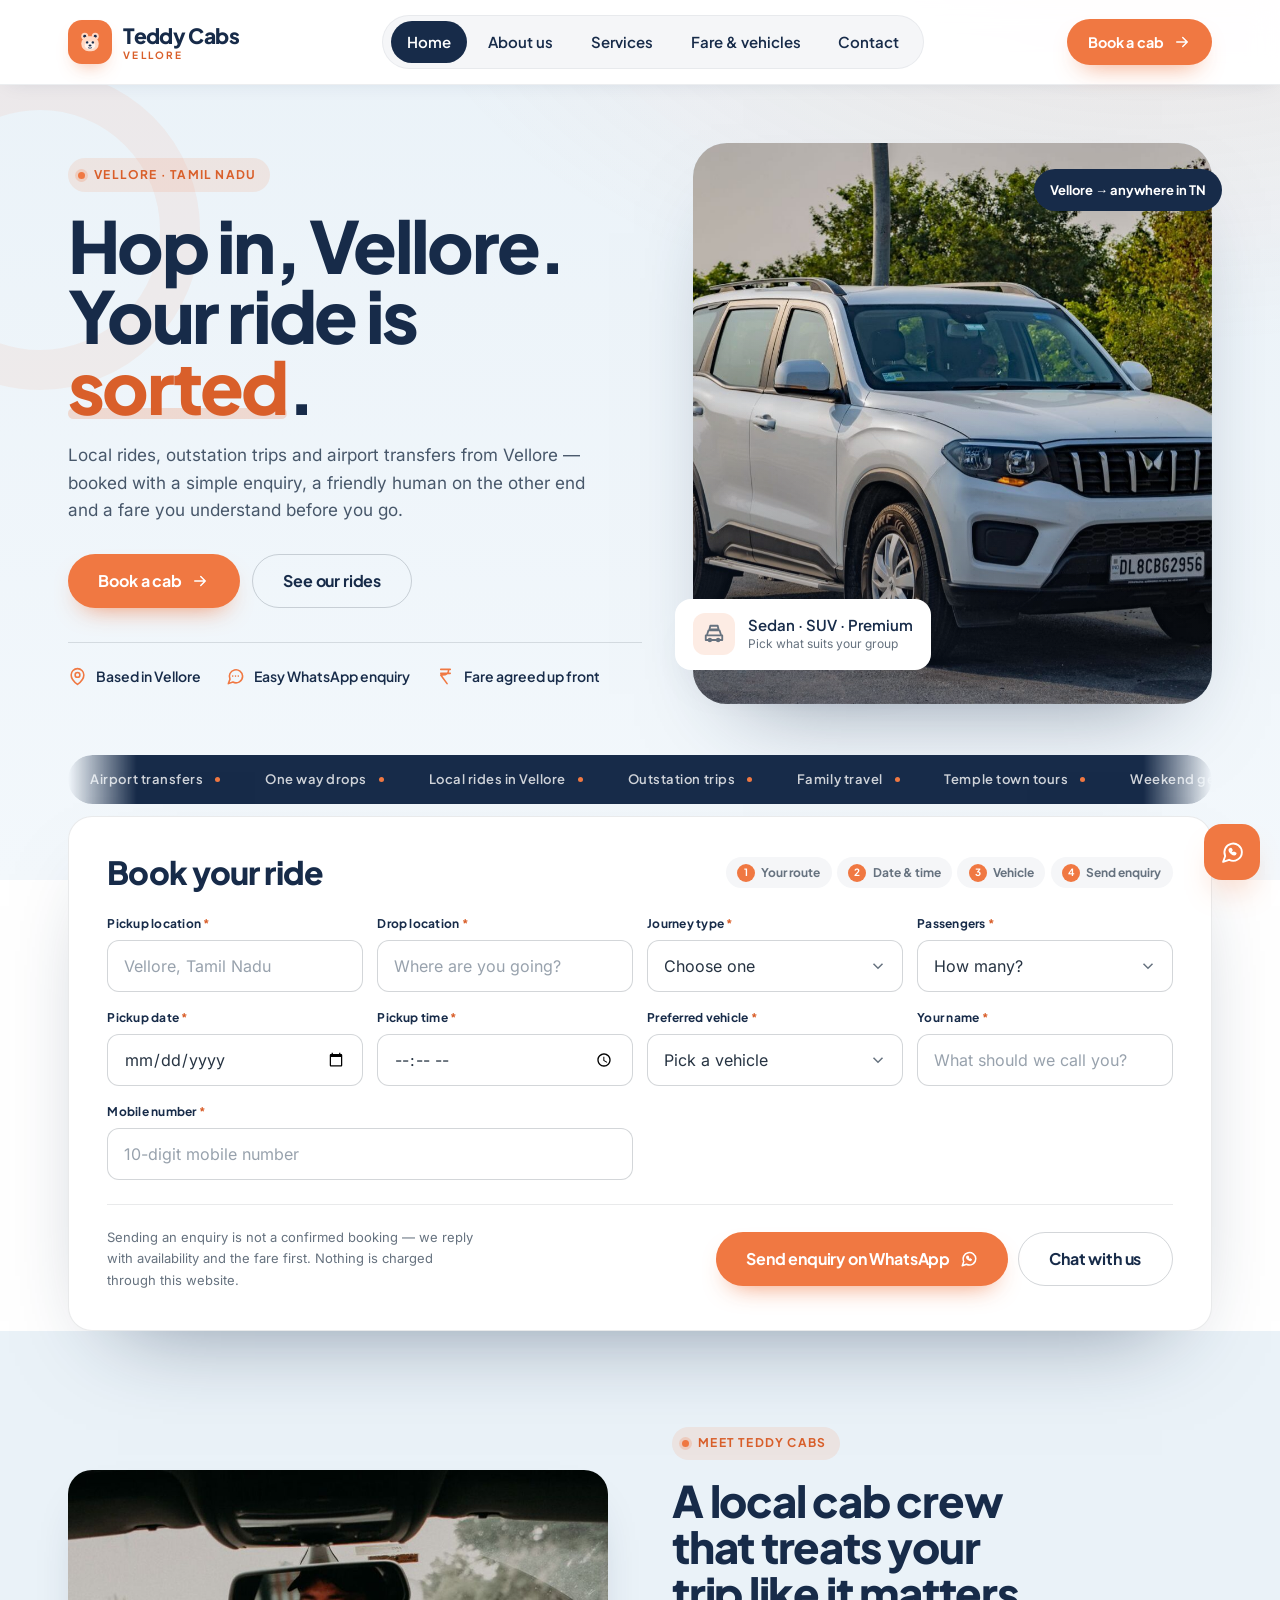
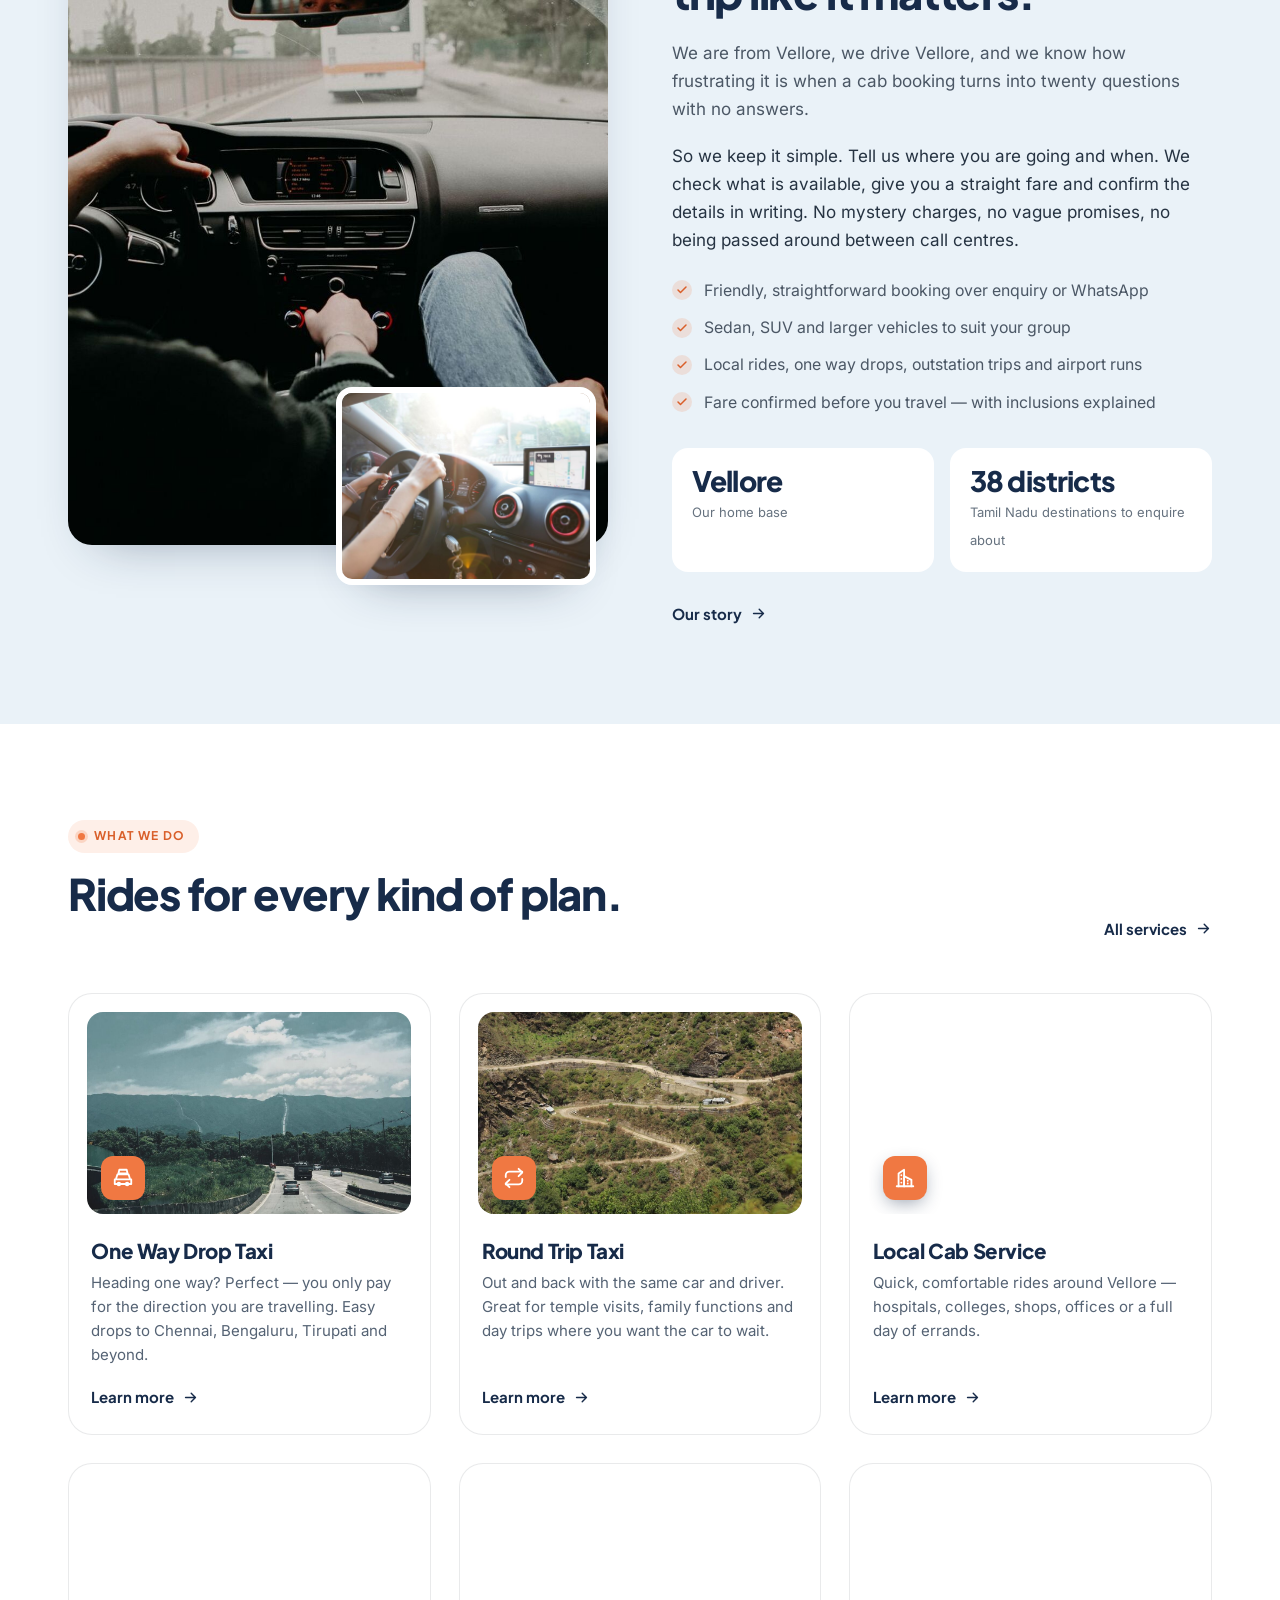
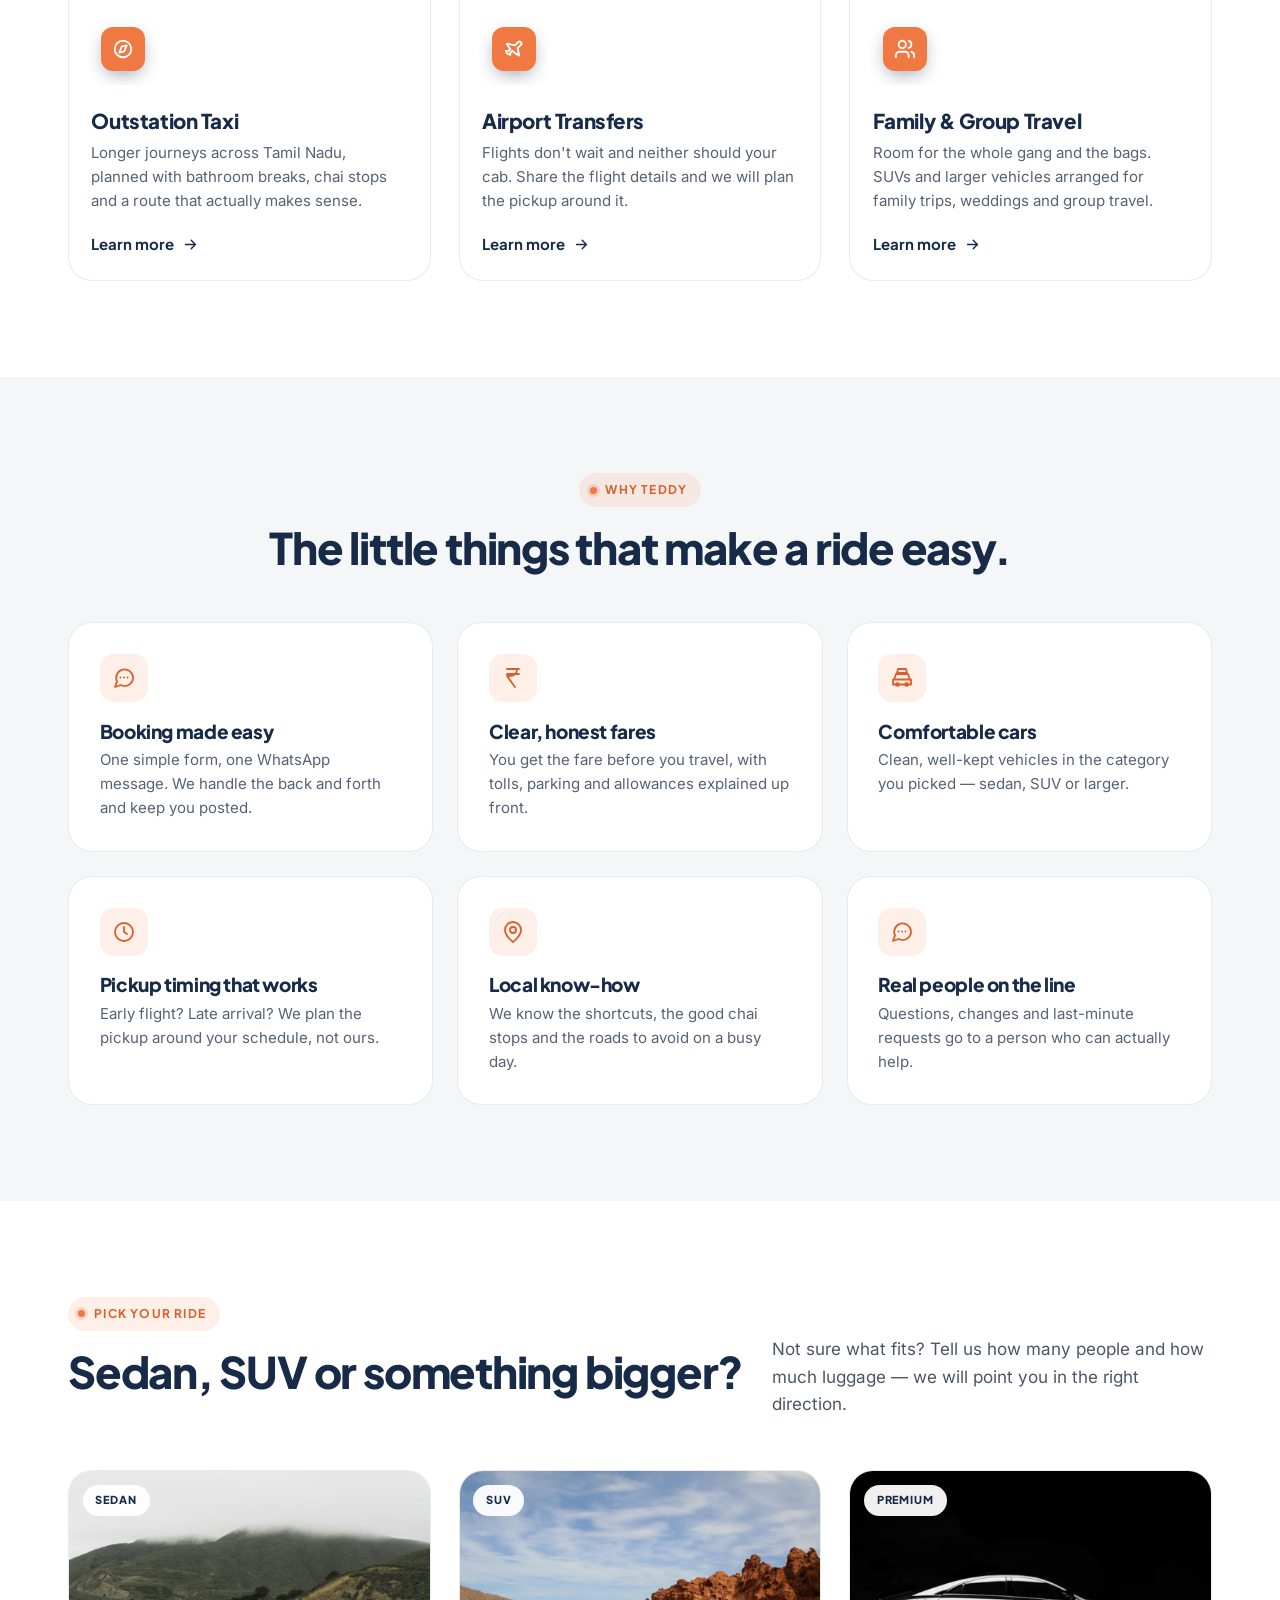
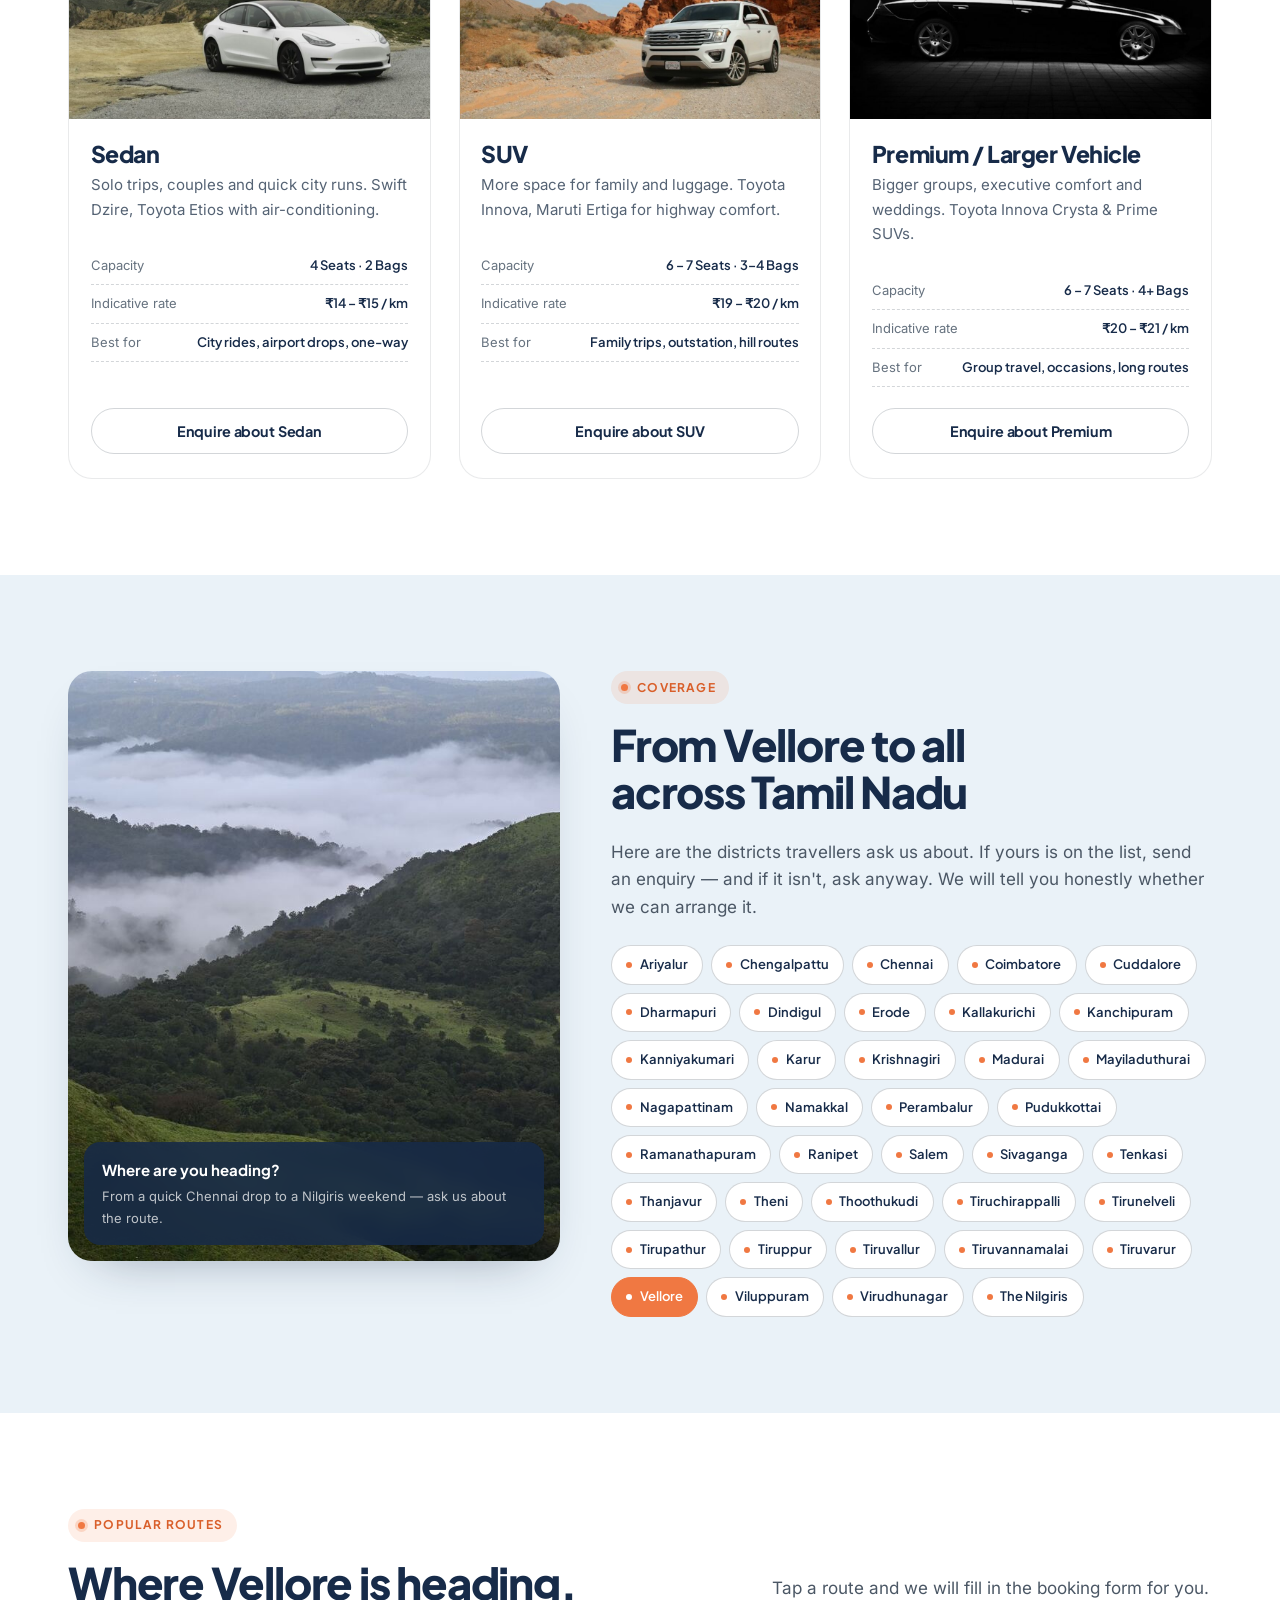
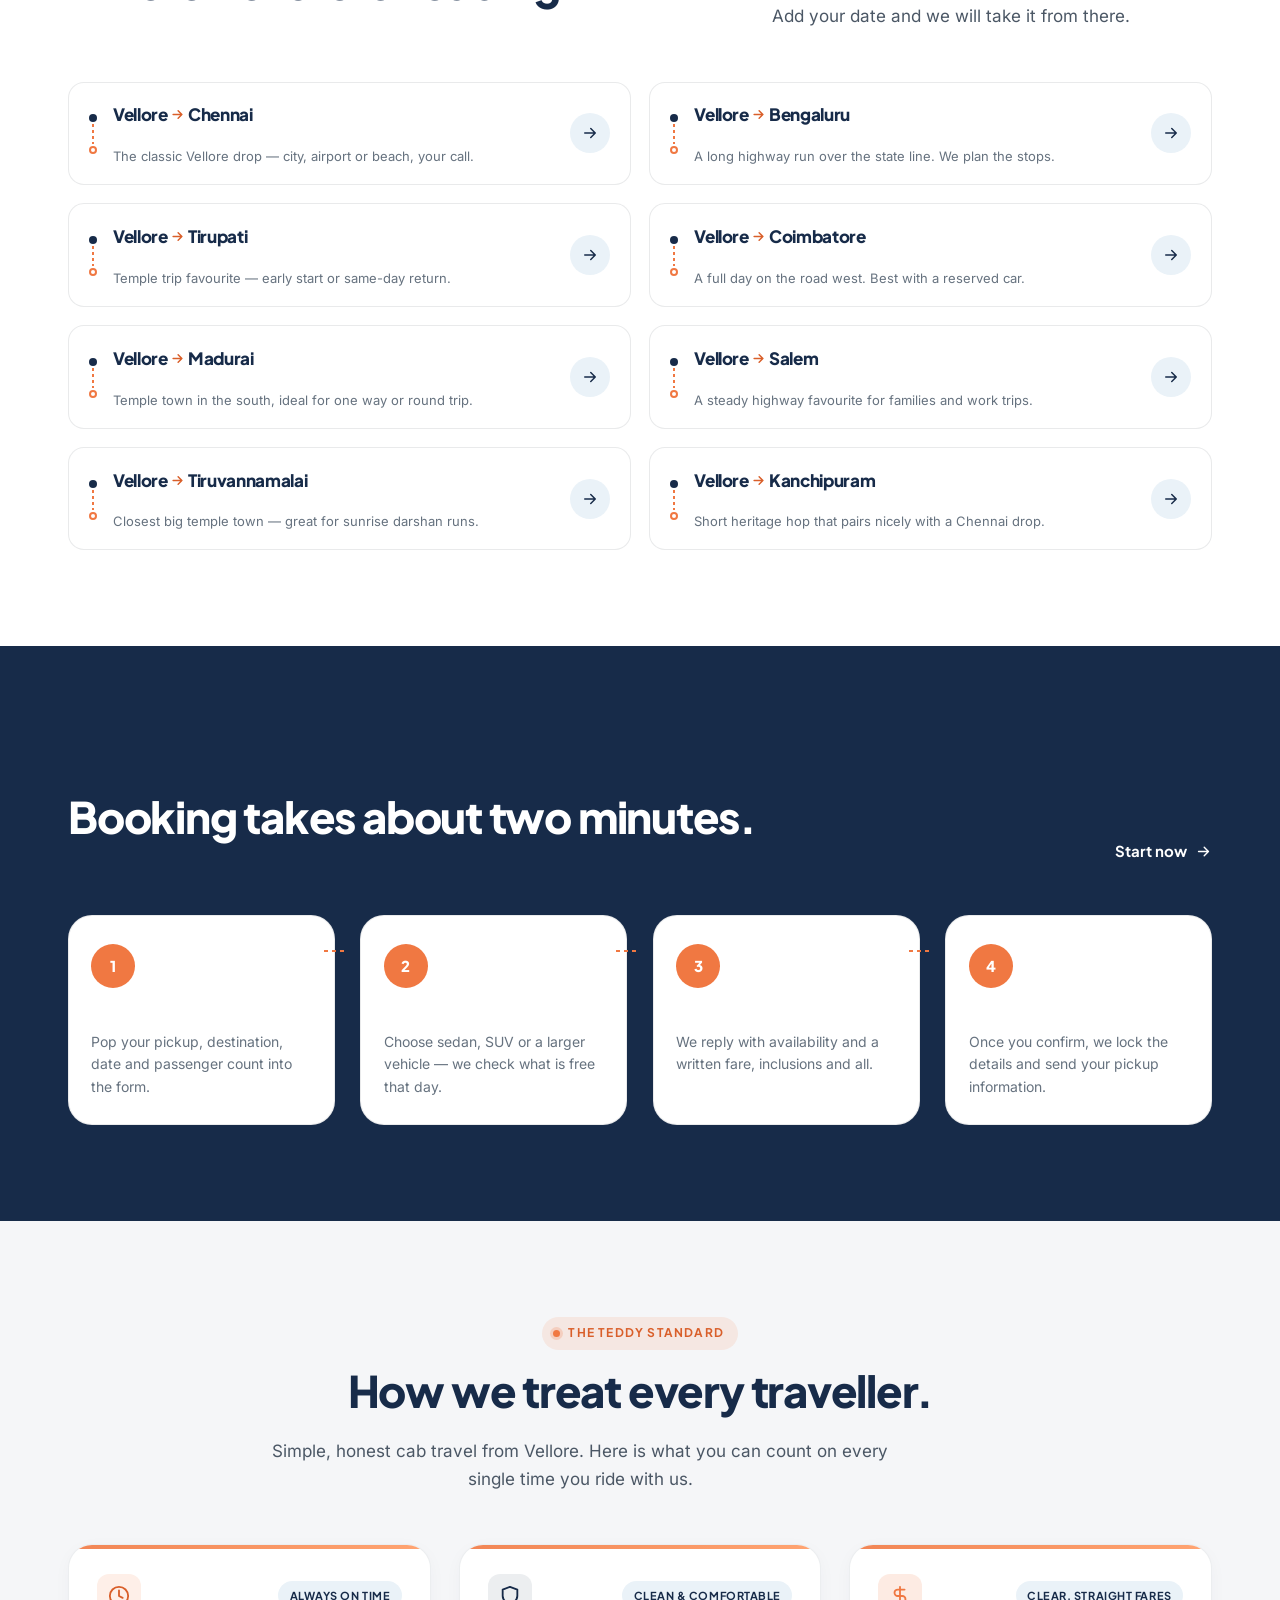
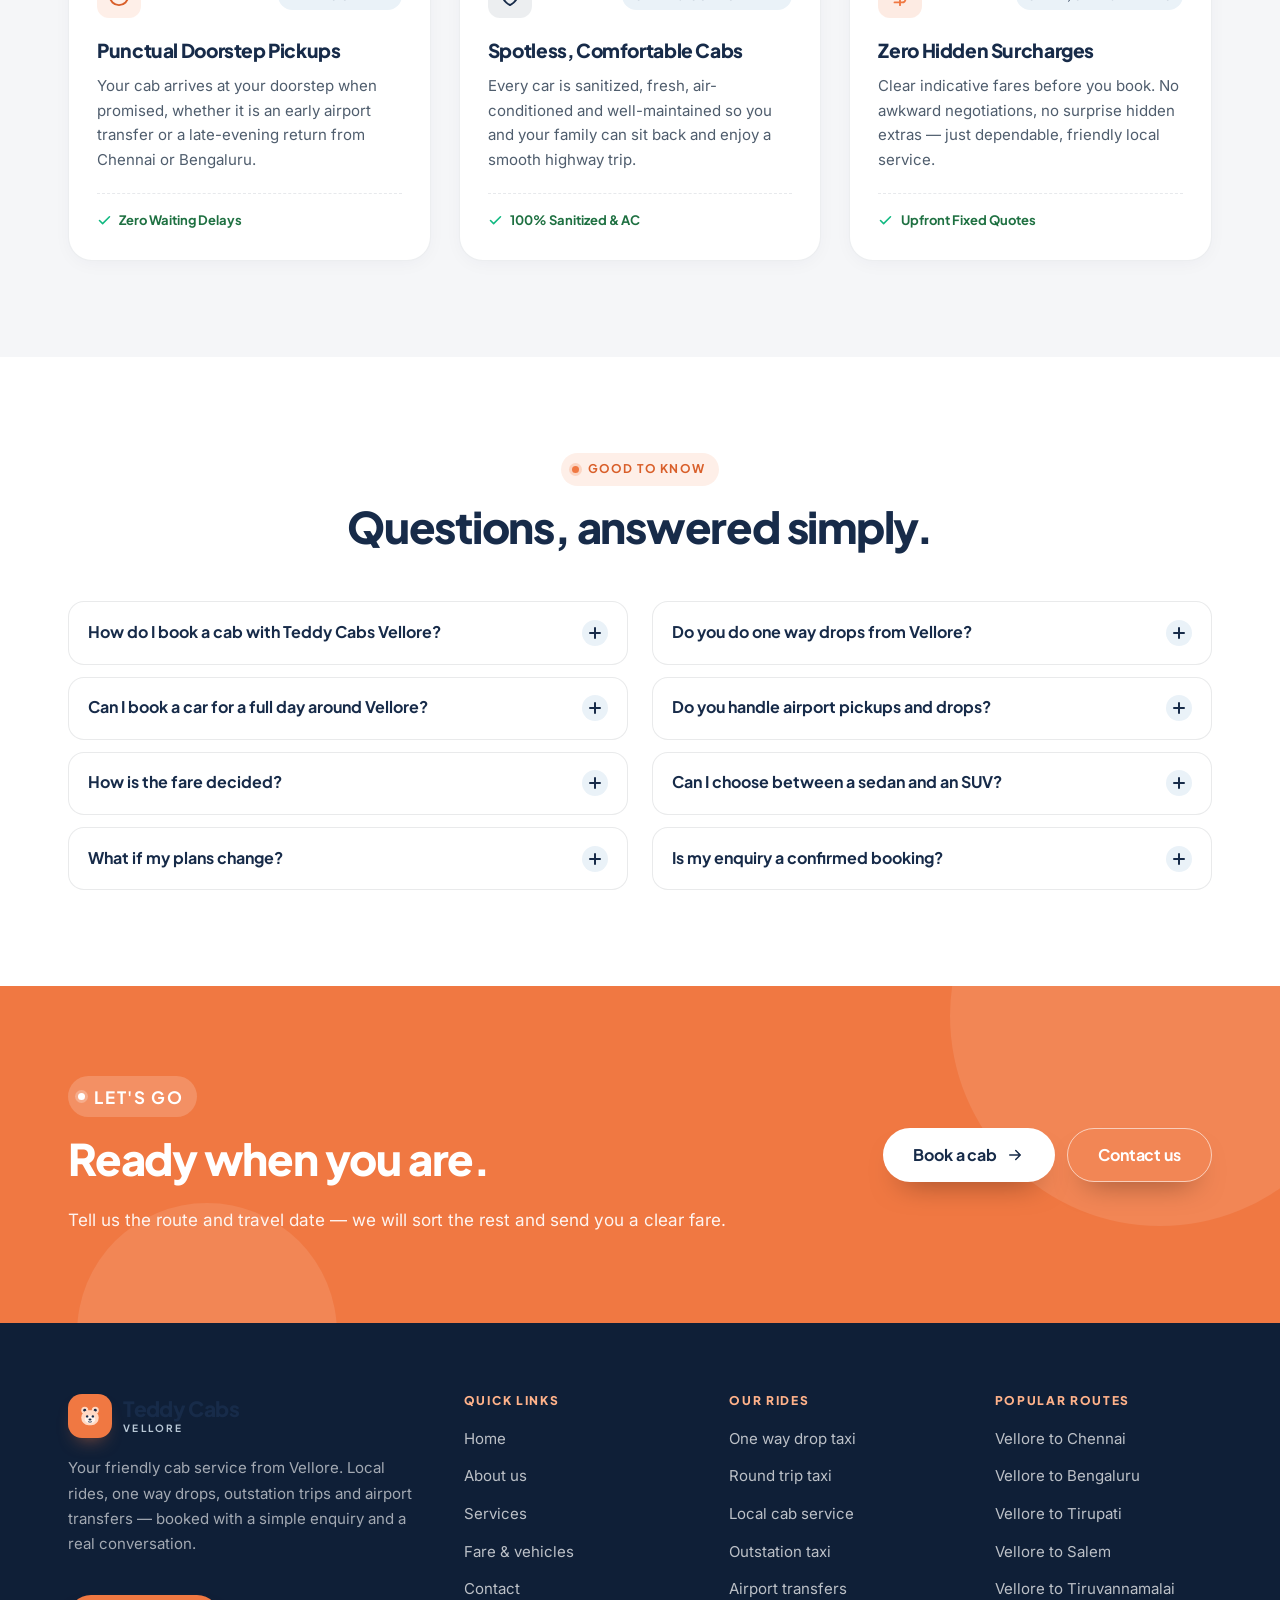
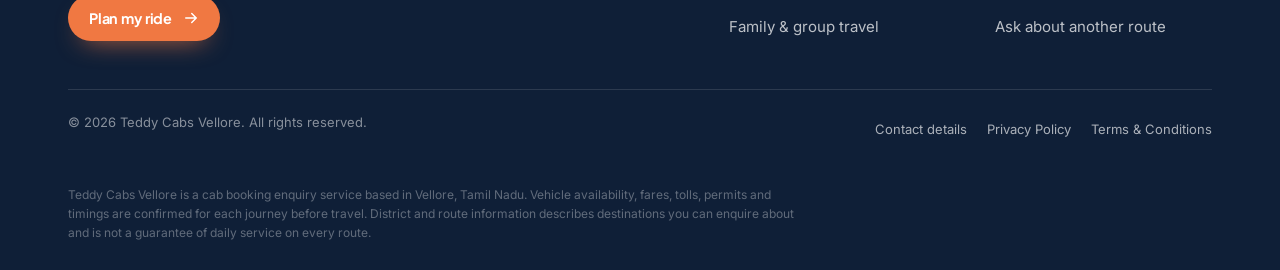
==== commit 1d760e95: "updated" ====
--- a/index.html
+++ b/index.html
@@ -62,10 +62,13 @@
       ],
       "address": {
         "@type": "PostalAddress",
+        "streetAddress": "246/2B, Sakthi Nagar, Kalpudhur, Katpadi",
         "addressLocality": "Vellore",
+        "postalCode": "632007",
         "addressRegion": "Tamil Nadu",
         "addressCountry": "IN"
       },
+      "telephone": "+918148596089",
       "knowsLanguage": [
         "en",
         "ta"
@@ -236,7 +239,7 @@
           <li><a class="nav__link" href="contact.html">Contact</a></li>
       </ul>
       <div class="nav__right">
-        <a class="btn btn--sm" href="index.html#booking">Book a cab <svg viewBox="0 0 24 24" fill="none" stroke="currentColor" stroke-width="2" stroke-linecap="round" stroke-linejoin="round" aria-hidden="true"><path d="M5 12h14M13 6l6 6-6 6"/></svg></a>
+        <a class="btn btn--sm" href="https://wa.me/918148596089?text=Hello%20Teddy%20Cabs%2C%20I%20would%20like%20to%20book%20a%20cab" target="_blank" rel="noopener">Book a cab <svg viewBox="0 0 24 24" fill="none" stroke="currentColor" stroke-width="2" stroke-linecap="round" stroke-linejoin="round" aria-hidden="true"><path d="M5 12h14M13 6l6 6-6 6"/></svg></a>
         <button class="nav__toggle" type="button" aria-label="Open menu" aria-expanded="false" aria-controls="navSheet">
           <i></i><i></i><i></i>
         </button>
@@ -253,7 +256,7 @@
           <li><a class="nav__sheet-link" href="contact.html">Contact<svg viewBox="0 0 24 24" fill="none" stroke="currentColor" stroke-width="2" stroke-linecap="round" stroke-linejoin="round" aria-hidden="true"><path d="M5 12h14M13 6l6 6-6 6"/></svg></a></li>
       </ul>
       <div class="nav__sheet-foot">
-        <a class="btn" href="index.html#booking">Book a cab <svg viewBox="0 0 24 24" fill="none" stroke="currentColor" stroke-width="2" stroke-linecap="round" stroke-linejoin="round" aria-hidden="true"><path d="M5 12h14M13 6l6 6-6 6"/></svg></a>
+        <a class="btn" href="https://wa.me/918148596089?text=Hello%20Teddy%20Cabs%2C%20I%20would%20like%20to%20book%20a%20cab" target="_blank" rel="noopener">Book a cab <svg viewBox="0 0 24 24" fill="none" stroke="currentColor" stroke-width="2" stroke-linecap="round" stroke-linejoin="round" aria-hidden="true"><path d="M5 12h14M13 6l6 6-6 6"/></svg></a>
         <a class="btn btn--ghost" href="contact.html">Contact the team</a>
         <p class="nav__sheet-note">Vellore, Tamil Nadu &middot; Local &amp; outstation cab enquiries</p>
       </div>
@@ -1024,7 +1027,7 @@
           </span>
         </a>
         <p>Your friendly cab service from Vellore. Local rides, one way drops, outstation trips and airport transfers — booked with a simple enquiry and a real conversation.</p>
-        <a class="btn btn--sm" href="index.html#booking">Plan my ride <svg viewBox="0 0 24 24" fill="none" stroke="currentColor" stroke-width="2" stroke-linecap="round" stroke-linejoin="round" aria-hidden="true"><path d="M5 12h14M13 6l6 6-6 6"/></svg></a>
+        <a class="btn btn--sm" href="https://wa.me/918148596089?text=Hello%20Teddy%20Cabs%2C%20I%20would%20like%20to%20plan%20a%20ride" target="_blank" rel="noopener">Plan my ride <svg viewBox="0 0 24 24" fill="none" stroke="currentColor" stroke-width="2" stroke-linecap="round" stroke-linejoin="round" aria-hidden="true"><path d="M5 12h14M13 6l6 6-6 6"/></svg></a>
       </div>
       <div class="footer-col">
         <h3>Quick links</h3>
@@ -1070,7 +1073,7 @@
     <p class="footer-legal">Teddy Cabs Vellore is a cab booking enquiry service based in Vellore, Tamil Nadu. Vehicle availability, fares, tolls, permits and timings are confirmed for each journey before travel. District and route information describes destinations you can enquire about and is not a guarantee of daily service on every route.</p>
   </div>
 </footer>
-<a class="float-wa" href="index.html#booking" aria-label="Plan a cab journey on WhatsApp"><svg viewBox="0 0 24 24" fill="none" stroke="currentColor" stroke-width="1.9" stroke-linecap="round" stroke-linejoin="round" aria-hidden="true"><path d="M21 11.5a8.4 8.4 0 0 1-12.3 7.5L3 21l2-5.6A8.4 8.4 0 1 1 21 11.5z"/><path d="M9 9.5c0 .8 1 2.4 2 3.2s2.2 1.3 2.9 1.3c.5 0 1-.6 1.1-1.1l-1.6-.9-1 .8c-.7-.3-1.6-1.3-1.9-2l.8-1-.8-1.5c-.6.1-1.5.4-1.5 1.2z"/></svg></a>
+<a class="float-wa" href="https://wa.me/918148596089" target="_blank" rel="noopener" aria-label="Plan a cab journey on WhatsApp"><svg viewBox="0 0 24 24" fill="none" stroke="currentColor" stroke-width="1.9" stroke-linecap="round" stroke-linejoin="round" aria-hidden="true"><path d="M21 11.5a8.4 8.4 0 0 1-12.3 7.5L3 21l2-5.6A8.4 8.4 0 1 1 21 11.5z"/><path d="M9 9.5c0 .8 1 2.4 2 3.2s2.2 1.3 2.9 1.3c.5 0 1-.6 1.1-1.1l-1.6-.9-1 .8c-.7-.3-1.6-1.3-1.9-2l.8-1-.8-1.5c-.6.1-1.5.4-1.5 1.2z"/></svg></a>
 <script src="js/script.js" defer></script>
 </body>
 </html>
--- a/css/style.css
+++ b/css/style.css
@@ -187,6 +187,8 @@
 }
 .section--navy .tagline { background: rgba(255, 255, 255, 0.1); color: var(--orange-soft); }
 .section--navy .tagline::before { box-shadow: 0 0 0 3px rgba(240, 120, 66, 0.3); }
+.tagline--navy { background: rgba(23, 43, 73, 0.09); color: var(--navy); }
+.tagline--navy::before { background: var(--navy); box-shadow: 0 0 0 3px rgba(23, 43, 73, 0.18); }
 
 .lede { font-size: clamp(1.0625rem, 1.25vw, 1.25rem); line-height: 1.62; color: #4b5765; max-width: 60ch; }
 .section--navy .lede { color: var(--muted-on-dark); }
@@ -1680,23 +1682,287 @@
   flex-shrink: 0;
 }
 
-/* Contact */
-.contact-grid { display: grid; grid-template-columns: 1.05fr 0.95fr; gap: clamp(1.5rem, 4vw, 3rem); align-items: start; }
-.contact-card { border-radius: var(--radius-lg); background: var(--white); border: 1px solid var(--line); box-shadow: var(--shadow); padding: clamp(1.5rem, 2.6vw, 2.25rem); }
-.contact-card h2 { font-size: clamp(1.5rem, 2.4vw, 2rem); }
-.contact-items { list-style: none; margin: 0; padding: 0; display: grid; gap: 0.7rem; }
-.contact-items li { margin: 0; display: grid; grid-template-columns: 46px 1fr; gap: 0.9rem; align-items: start; padding: 1rem 1.05rem; border-radius: var(--radius); background: var(--grey); }
-.contact-items__icon { width: 46px; height: 46px; display: grid; place-items: center; border-radius: 12px; background: rgba(240, 120, 66, 0.14); color: var(--orange-deep); }
-.contact-items__icon svg { width: 21px; height: 21px; stroke: currentColor; fill: none; stroke-width: 1.9; }
-.contact-items__label { font-family: var(--font-display); font-size: 0.6875rem; font-weight: 800; letter-spacing: 0.1em; text-transform: uppercase; color: var(--muted); }
-.contact-items__value { font-size: 0.9875rem; color: var(--navy); font-weight: 500; }
-.contact-items__value a { color: var(--navy); text-decoration: none; transition: color 0.2s var(--ease); }
-.contact-items__value a:hover { color: var(--orange-deep); text-decoration: underline; }
-.contact-items__value--pending { color: var(--muted); font-style: italic; font-weight: 400; }
+/* Contact — Differentiated Form & Direct Desk Cards */
+.contact-grid {
+  display: grid;
+  grid-template-columns: 1.08fr 0.92fr;
+  gap: clamp(1.75rem, 4vw, 3rem);
+  align-items: stretch;
+}
+
+/* Card 1: Online Journey Booking Form */
+.contact-card {
+  border-radius: var(--radius-lg);
+  background: var(--white);
+  border: 1px solid rgba(23, 43, 73, 0.12);
+  border-top: 5px solid var(--orange);
+  box-shadow: 0 14px 38px -12px rgba(23, 43, 73, 0.1);
+  padding: clamp(1.5rem, 2.6vw, 2.35rem);
+  position: relative;
+  transition: box-shadow 0.3s var(--ease);
+}
+.contact-card:hover {
+  box-shadow: 0 18px 44px -14px rgba(23, 43, 73, 0.14);
+}
+.contact-card h2 {
+  font-size: clamp(1.5rem, 2.4vw, 2rem);
+  color: var(--navy);
+  margin-top: 0;
+  margin-bottom: 0.5rem;
+}
+
+/* Card 2: Direct Contact Desk */
+.contact-info-card {
+  border-radius: var(--radius-lg);
+  background: #f3f7fb;
+  background: linear-gradient(180deg, #f4f8fc 0%, #edf3f9 100%);
+  border: 1px solid rgba(23, 43, 73, 0.12);
+  border-top: 5px solid var(--navy);
+  box-shadow: 0 14px 38px -12px rgba(23, 43, 73, 0.08);
+  padding: clamp(1.5rem, 2.6vw, 2.35rem);
+  position: relative;
+  transition: box-shadow 0.3s var(--ease);
+}
+.contact-info-card:hover {
+  box-shadow: 0 18px 44px -14px rgba(23, 43, 73, 0.12);
+}
+.contact-info-card h2 {
+  font-size: clamp(1.5rem, 2.4vw, 2rem);
+  color: var(--navy);
+  margin-top: 0;
+  margin-bottom: 0.5rem;
+}
+
+.contact-items {
+  list-style: none;
+  margin: 0;
+  padding: 0;
+  display: grid;
+  gap: 0.75rem;
+}
+.contact-items li {
+  margin: 0;
+  display: flex;
+  align-items: center;
+  gap: 0.95rem;
+  padding: 0.95rem 1.15rem;
+  border-radius: var(--radius);
+  background: var(--white);
+  border: 1px solid rgba(23, 43, 73, 0.08);
+  box-shadow: 0 2px 8px rgba(23, 43, 73, 0.03);
+  transition: all 0.2s var(--ease);
+}
+.contact-items li:hover {
+  transform: translateY(-2px);
+  border-color: rgba(240, 120, 66, 0.35);
+  box-shadow: 0 6px 18px rgba(23, 43, 73, 0.08);
+}
+.contact-items__icon {
+  width: 44px;
+  height: 44px;
+  display: grid;
+  place-items: center;
+  border-radius: 12px;
+  background: rgba(240, 120, 66, 0.12);
+  color: var(--orange-deep);
+  flex-shrink: 0;
+}
+.contact-items__icon svg {
+  width: 21px;
+  height: 21px;
+  stroke: currentColor;
+  fill: none;
+  stroke-width: 1.9;
+}
+.contact-items__content {
+  flex: 1;
+  min-width: 0;
+}
+.contact-items__label {
+  font-family: var(--font-display);
+  font-size: 0.6875rem;
+  font-weight: 800;
+  letter-spacing: 0.1em;
+  text-transform: uppercase;
+  color: var(--muted);
+  margin-bottom: 0.15rem;
+}
+.contact-items__value {
+  font-size: 0.9875rem;
+  color: var(--navy);
+  font-weight: 600;
+  word-break: break-word;
+}
+.contact-items__value a {
+  color: var(--navy);
+  text-decoration: none;
+  transition: color 0.2s var(--ease);
+}
+.contact-items__value a:hover {
+  color: var(--orange-deep);
+  text-decoration: underline;
+}
+.contact-items__value--pending {
+  color: var(--muted);
+  font-style: italic;
+  font-weight: 400;
+}
+.contact-pill-btn {
+  display: inline-flex;
+  align-items: center;
+  justify-content: center;
+  gap: 0.35rem;
+  padding: 0.35rem 0.8rem;
+  font-family: var(--font-display);
+  font-size: 0.75rem;
+  font-weight: 700;
+  letter-spacing: 0.04em;
+  text-transform: uppercase;
+  border-radius: 999px;
+  background: rgba(240, 120, 66, 0.12);
+  color: var(--orange-deep);
+  text-decoration: none;
+  flex-shrink: 0;
+  transition: all 0.2s var(--ease);
+}
+.contact-pill-btn:hover {
+  background: var(--orange);
+  color: var(--white);
+  text-decoration: none;
+  transform: scale(1.05);
+}
+.contact-pill-btn--wa {
+  background: rgba(37, 211, 102, 0.14);
+  color: #128c7e;
+}
+.contact-pill-btn--wa:hover {
+  background: #25d366;
+  color: var(--white);
+}
 .map-card { margin-top: 1.25rem; border-radius: var(--radius-lg); overflow: hidden; border: 1px dashed var(--line-strong); min-height: 260px; display: grid; place-items: center; text-align: center; padding: 2rem; background-color: var(--sky); background-image: radial-gradient(circle at 20% 25%, rgba(240, 120, 66, 0.16), transparent 45%), radial-gradient(circle at 78% 70%, rgba(23, 43, 73, 0.14), transparent 48%); }
 .map-card svg { width: 30px; height: 30px; margin: 0 auto 0.5rem; stroke: var(--navy); fill: none; stroke-width: 1.8; }
 .map-card strong { display: block; font-family: var(--font-display); font-size: 1.0625rem; color: var(--navy); }
 .map-card p { font-size: 0.8125rem; color: var(--muted); margin: 0.25rem 0 0; }
+
+/* Google Map Location Section for Teddy Cabs */
+.map-card--location {
+  margin-top: 2.75rem;
+  border-radius: var(--radius-lg);
+  border: 1px solid rgba(23, 43, 73, 0.1);
+  border-top: 4px solid var(--orange);
+  background: var(--white);
+  box-shadow: 0 10px 30px -10px rgba(23, 43, 73, 0.08);
+  overflow: hidden;
+  transition: box-shadow 0.3s var(--ease);
+}
+.map-card--location:hover {
+  box-shadow: 0 16px 36px -8px rgba(23, 43, 73, 0.12);
+}
+.map-location-header {
+  display: flex;
+  align-items: center;
+  justify-content: space-between;
+  flex-wrap: wrap;
+  gap: 1.5rem;
+  padding: clamp(1.5rem, 2.5vw, 2rem);
+  background: var(--white);
+  border-bottom: 1px solid rgba(23, 43, 73, 0.08);
+}
+.map-location-title {
+  display: flex;
+  align-items: flex-start;
+  gap: 1.15rem;
+}
+.map-location-icon {
+  width: 48px;
+  height: 48px;
+  border-radius: 14px;
+  background: var(--sky);
+  color: var(--orange-deep);
+  display: inline-flex;
+  align-items: center;
+  justify-content: center;
+  flex-shrink: 0;
+  margin-top: 2px;
+  border: 1px solid rgba(240, 120, 66, 0.2);
+  box-shadow: 0 4px 12px rgba(23, 43, 73, 0.05);
+}
+.map-location-icon svg {
+  width: 22px;
+  height: 22px;
+  stroke: currentColor;
+}
+.map-location-eyebrow {
+  display: inline-flex;
+  align-items: center;
+  gap: 0.5rem;
+  font-family: var(--font-display);
+  font-size: 0.75rem;
+  font-weight: 800;
+  letter-spacing: 0.14em;
+  text-transform: uppercase;
+  color: var(--orange-deep);
+  margin-bottom: 0.25rem;
+}
+.map-location-heading {
+  margin: 0 0 0.35rem;
+  font-family: var(--font-display);
+  font-size: clamp(1.2rem, 1.8vw, 1.35rem);
+  font-weight: 800;
+  color: var(--navy);
+  line-height: 1.3;
+}
+.map-location-sub {
+  margin: 0;
+  font-size: 0.875rem;
+  color: var(--muted);
+}
+.map-location-header .btn {
+  white-space: nowrap;
+  flex-shrink: 0;
+}
+.map-frame-wrap {
+  position: relative;
+  width: 100%;
+  height: 400px;
+  background: var(--sky);
+}
+.map-frame-wrap iframe {
+  width: 100%;
+  height: 100%;
+  border: 0;
+  display: block;
+}
+.map-coverage-footer {
+  display: flex;
+  align-items: center;
+  flex-wrap: wrap;
+  gap: 0.75rem 1.15rem;
+  padding: 1.25rem clamp(1.5rem, 2.5vw, 2rem);
+  background: var(--sky);
+  border-top: 1px solid rgba(23, 43, 73, 0.08);
+}
+.map-coverage-label {
+  font-family: var(--font-display);
+  font-size: 0.78rem;
+  font-weight: 800;
+  letter-spacing: 0.1em;
+  text-transform: uppercase;
+  color: var(--navy);
+}
+@media (max-width: 768px) {
+  .map-location-header {
+    flex-direction: column;
+    align-items: flex-start;
+  }
+  .map-location-header .btn {
+    width: 100%;
+    justify-content: center;
+  }
+  .map-frame-wrap {
+    height: 320px;
+  }
+}
 
 .map-card--full {
   margin-top: 2.5rem;
@@ -1842,7 +2108,7 @@
   .faq-grid { grid-template-columns: 1fr; }
   .service-block { grid-template-columns: 1fr; gap: 1.5rem; }
   .service-block:nth-child(even) .service-block__media { order: 0; }
-  .contact-grid { grid-template-columns: 1fr; }
+  .contact-grid { grid-template-columns: 1fr; gap: 2.75rem; }
   .cta__inner { grid-template-columns: 1fr; }
   .cta__actions { justify-content: flex-start; }
   .booking__top { flex-direction: column; align-items: flex-start; }
